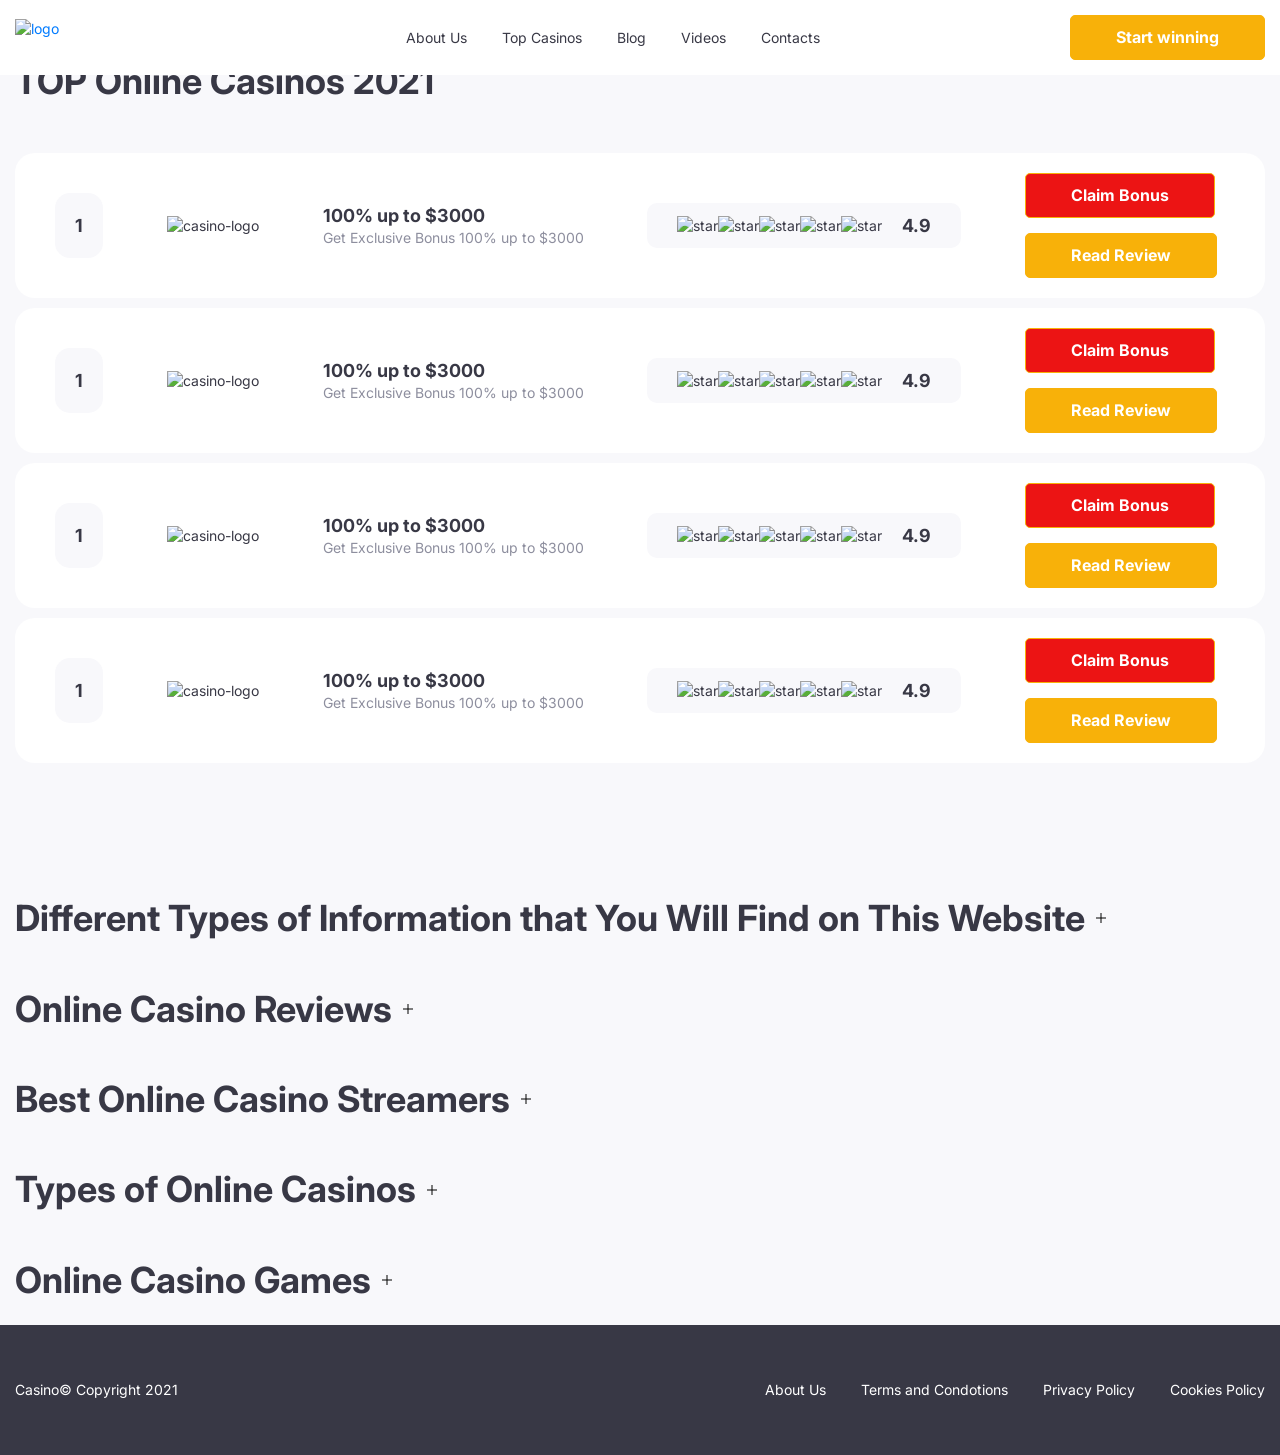
==== app/index.html @ 9aff1bea "first commit" ====
<!DOCTYPE html>
<html lang="ru">

<head>

	<meta charset="utf-8">
	<title>Casino</title>
	<meta name="description" content="Startup HTML Optimized">
	<meta name="viewport" content="width=device-width">
	<link rel="icon" href="img/favicon.ico">
	<meta property="og:image" content="img/preview.jpg">

	<link rel="stylesheet" href="css/app.min.css?v=1">

	<link rel="preconnect" href="https://fonts.gstatic.com">
	<link href="https://fonts.googleapis.com/css2?family=Inter:wght@300;400;500;600;700;900&display=swap" rel="stylesheet">

	<script src="js/app.min.js" defer></script>

</head>

<body>

	<header class="header">
		<div class="header__container container">

			<a href="/" class="header__logo">
				<img src="/img/logo.png" alt="logo">
			</a>

			<nav class="header__nav">
				<ul>
					<li><a href="#">About Us</a></li>
					<li><a href="#">Top Casinos</a></li>
					<li><a href="#">Blog</a></li>
					<li><a href="#">Videos</a></li>
					<li><a href="#">Contacts</a></li>
				</ul>
			</nav>

			<a href="#" class="btn">Start winning</a>

			<button class="hamburger" type="button">
				<span class="hamburger__item"></span>
			</button>

		</div>
	</header>

	<section class="casino">
		<div class="container casino__container">
			<h2>TOP Online Casinos 2021</h2>
			<div class="casino__wrapp">
				<div class="casino__wrapp_item">
					<span class="number">1</span>
					<img src="/img/1.png" alt="casino-logo">
					<div class="text">
						<b>100% up to $3000</b>
						<p>Get Exclusive Bonus 100% up to $3000</p>
					</div>
					<div class="stars">
						<img src="/img/star1.svg" alt="star">
						<img src="/img/star1.svg" alt="star">
						<img src="/img/star1.svg" alt="star">
						<img src="/img/star1.svg" alt="star">
						<img src="/img/star2.svg" alt="star">
						<span>4.9</span>
					</div>
					<div class="button">
						<a href="#" class="btn button__red">Claim Bonus</a>
						<a href="#" class="btn">Read Review</a>
					</div>

				</div>
				<div class="casino__wrapp_item">
					<span class="number">1</span>
					<img src="/img/1.png" alt="casino-logo">
					<div class="text">
						<b>100% up to $3000</b>
						<p>Get Exclusive Bonus 100% up to $3000</p>
					</div>
					<div class="stars">
						<img src="/img/star1.svg" alt="star">
						<img src="/img/star1.svg" alt="star">
						<img src="/img/star1.svg" alt="star">
						<img src="/img/star1.svg" alt="star">
						<img src="/img/star2.svg" alt="star">
						<span>4.9</span>
					</div>
					<div class="button">
						<a href="#" class="btn button__red">Claim Bonus</a>
						<a href="#" class="btn">Read Review</a>
					</div>

				</div>
				<div class="casino__wrapp_item">
					<span class="number">1</span>
					<img src="/img/1.png" alt="casino-logo">
					<div class="text">
						<b>100% up to $3000</b>
						<p>Get Exclusive Bonus 100% up to $3000</p>
					</div>
					<div class="stars">
						<img src="/img/star1.svg" alt="star">
						<img src="/img/star1.svg" alt="star">
						<img src="/img/star1.svg" alt="star">
						<img src="/img/star1.svg" alt="star">
						<img src="/img/star2.svg" alt="star">
						<span>4.9</span>
					</div>
					<div class="button">
						<a href="#" class="btn button__red">Claim Bonus</a>
						<a href="#" class="btn">Read Review</a>
					</div>

				</div>
				<div class="casino__wrapp_item">
					<span class="number">1</span>
					<img src="/img/1.png" alt="casino-logo">
					<div class="text">
						<b>100% up to $3000</b>
						<p>Get Exclusive Bonus 100% up to $3000</p>
					</div>
					<div class="stars">
						<img src="/img/star1.svg" alt="star">
						<img src="/img/star1.svg" alt="star">
						<img src="/img/star1.svg" alt="star">
						<img src="/img/star1.svg" alt="star">
						<img src="/img/star2.svg" alt="star">
						<span>4.9</span>
					</div>
					<div class="button">
						<a href="#" class="btn button__red">Claim Bonus</a>
						<a href="#" class="btn">Read Review</a>
					</div>

				</div>
			</div>

		</div>
	</section>

	<section class="information">
		<div class="container information_container">

			<div class="accordion">
				<div class="accordion__header">
					<p>Different Types of Information that You Will Find on This Website</p>
					<span></span>
				</div>
				<div class="accordion__content">
					<p>
						A well-structured and good website is a basic tool for each respectable gambling club. It is like a foundation for a house: it must be firm and reliable. Otherwise, it won’t be able to withstand other strong competitors. The website must be comfortable and easy in the use. It also should have an attractive unique design.
						The information must be written in an understanеdable and simple language. Users who play in online casinos must not waste hours to grasp all the details. All the information must be grouped in appropriate sections.
						There are some necessary sections for online casinos’ websites. They are a game assortment, promotions and bonuses, regulations, and payment options. Also, players should be able to read at least something about the platform. For example, its history, license, and why this club is exclusive.
						Furthermore, there must be contact information and how to register. The latter point should be clear and not complicated. Players will hardly ever want to gamble on the site where they have to provide too much data.
					</p>
				</div>
			</div>
			<div class="accordion">
				<div class="accordion__header">
					<p>Online Casino Reviews</p>
					<span></span>
				</div>
				<div class="accordion__content">
					<p>
						A well-structured and good website is a basic tool for each respectable gambling club. It is like a foundation for a house: it must be firm and reliable. Otherwise, it won’t be able to withstand other strong competitors. The website must be comfortable and easy in the use. It also should have an attractive unique design.
						
					</p>
				</div>
			</div>
			<div class="accordion">
				<div class="accordion__header">
					<p>Best Online Casino Streamers</p>
					<span></span>
				</div>
				<div class="accordion__content">
					<p>
						A well-structured and good website is a basic tool for each respectable gambling club. It is like a foundation for a house: it must be firm and reliable. Otherwise, it won’t be able to withstand other strong competitors. The website must be comfortable and easy in the use. It also should have an attractive unique design.
						
					</p>
				</div>
			</div>
			<div class="accordion">
				<div class="accordion__header">
					<p>Types of Online Casinos</p>
					<span></span>
				</div>
				<div class="accordion__content">
					<p>
						A well-structured and good website is a basic tool for each respectable gambling club. It is like a foundation for a house: it must be firm and reliable. Otherwise, it won’t be able to withstand other strong competitors. The website must be comfortable and easy in the use. It also should have an attractive unique design.
						
					</p>
				</div>
			</div>
			<div class="accordion">
				<div class="accordion__header">
					<p>Online Casino Games</p>
					<span></span>
				</div>
				<div class="accordion__content">
					<p>
						A well-structured and good website is a basic tool for each respectable gambling club. It is like a foundation for a house: it must be firm and reliable. Otherwise, it won’t be able to withstand other strong competitors. The website must be comfortable and easy in the use. It also should have an attractive unique design.
						
					</p>
				</div>
			</div>

		</div>
	</section>

	<footer class="footer">
		<div class="footer__container container">
			<p>Casino© Copyright 2021</p>
			<ul>
				<li><a href="#">About Us</a></li>
				<li><a href="#">Terms and Condotions</a></li>
				<li><a href="#">Privacy Policy</a></li>
				<li><a href="#">Cookies Policy</a></li>
			</ul>
		</div>
	</footer>

</body>
</html>
---- app/css/app.min.css ----
*,::after,::before{-webkit-box-sizing:border-box;box-sizing:border-box}html{font-family:sans-serif;line-height:1.15;-webkit-text-size-adjust:100%;-webkit-tap-highlight-color:transparent}article,aside,figcaption,figure,footer,header,hgroup,main,nav,section{display:block}body{margin:0;font-family:-apple-system,BlinkMacSystemFont,"Segoe UI",Roboto,"Helvetica Neue",Arial,"Noto Sans",sans-serif,"Apple Color Emoji","Segoe UI Emoji","Segoe UI Symbol","Noto Color Emoji";font-size:1rem;font-weight:400;line-height:1.5;color:#212529;text-align:left;background-color:#fff}[tabindex="-1"]:focus:not(:focus-visible){outline:0!important}hr{-webkit-box-sizing:content-box;box-sizing:content-box;height:0;overflow:visible}h1,h2,h3,h4,h5,h6{margin-top:0;margin-bottom:.5rem}p{margin-top:0;margin-bottom:1rem}abbr[data-original-title],abbr[title]{text-decoration:underline;-webkit-text-decoration:underline dotted;text-decoration:underline dotted;cursor:help;border-bottom:0;-webkit-text-decoration-skip-ink:none;text-decoration-skip-ink:none}address{margin-bottom:1rem;font-style:normal;line-height:inherit}dl,ol,ul{margin-top:0;margin-bottom:1rem}ol ol,ol ul,ul ol,ul ul{margin-bottom:0}dt{font-weight:700}dd{margin-bottom:.5rem;margin-left:0}blockquote{margin:0 0 1rem}b,strong{font-weight:bolder}small{font-size:80%}sub,sup{position:relative;font-size:75%;line-height:0;vertical-align:baseline}sub{bottom:-.25em}sup{top:-.5em}a{color:#007bff;text-decoration:none;background-color:transparent}a:hover{color:#0056b3;text-decoration:underline}a:not([href]):not([class]){color:inherit;text-decoration:none}a:not([href]):not([class]):hover{color:inherit;text-decoration:none}code,kbd,pre,samp{font-family:SFMono-Regular,Menlo,Monaco,Consolas,"Liberation Mono","Courier New",monospace;font-size:1em}pre{margin-top:0;margin-bottom:1rem;overflow:auto;-ms-overflow-style:scrollbar}figure{margin:0 0 1rem}img{vertical-align:middle;border-style:none}svg{overflow:hidden;vertical-align:middle}table{border-collapse:collapse}caption{padding-top:.75rem;padding-bottom:.75rem;color:#6c757d;text-align:left;caption-side:bottom}th{text-align:inherit}label{display:inline-block;margin-bottom:.5rem}button{border-radius:0}button:focus{outline:1px dotted;outline:5px auto -webkit-focus-ring-color}button,input,optgroup,select,textarea{margin:0;font-family:inherit;font-size:inherit;line-height:inherit}button,input{overflow:visible}button,select{text-transform:none}[role=button]{cursor:pointer}select{word-wrap:normal}[type=button],[type=reset],[type=submit],button{-webkit-appearance:button}[type=button]:not(:disabled),[type=reset]:not(:disabled),[type=submit]:not(:disabled),button:not(:disabled){cursor:pointer}[type=button]::-moz-focus-inner,[type=reset]::-moz-focus-inner,[type=submit]::-moz-focus-inner,button::-moz-focus-inner{padding:0;border-style:none}input[type=checkbox],input[type=radio]{-webkit-box-sizing:border-box;box-sizing:border-box;padding:0}textarea{overflow:auto;resize:vertical}fieldset{min-width:0;padding:0;margin:0;border:0}legend{display:block;width:100%;max-width:100%;padding:0;margin-bottom:.5rem;font-size:1.5rem;line-height:inherit;color:inherit;white-space:normal}progress{vertical-align:baseline}[type=number]::-webkit-inner-spin-button,[type=number]::-webkit-outer-spin-button{height:auto}[type=search]{outline-offset:-2px;-webkit-appearance:none}[type=search]::-webkit-search-decoration{-webkit-appearance:none}::-webkit-file-upload-button{font:inherit;-webkit-appearance:button}output{display:inline-block}summary{display:list-item;cursor:pointer}template{display:none}[hidden]{display:none!important}@font-face{font-family:swiper-icons;src:url("data:application/font-woff;charset=utf-8;base64, [base64]//wADZ2x5ZgAAAywAAADMAAAD2MHtryVoZWFkAAABbAAAADAAAAA2E2+eoWhoZWEAAAGcAAAAHwAAACQC9gDzaG10eAAAAigAAAAZAAAArgJkABFsb2NhAAAC0AAAAFoAAABaFQAUGG1heHAAAAG8AAAAHwAAACAAcABAbmFtZQAAA/gAAAE5AAACXvFdBwlwb3N0AAAFNAAAAGIAAACE5s74hXjaY2BkYGAAYpf5Hu/j+W2+MnAzMYDAzaX6QjD6/4//Bxj5GA8AuRwMYGkAPywL13jaY2BkYGA88P8Agx4j+/8fQDYfA1AEBWgDAIB2BOoAeNpjYGRgYNBh4GdgYgABEMnIABJzYNADCQAACWgAsQB42mNgYfzCOIGBlYGB0YcxjYGBwR1Kf2WQZGhhYGBiYGVmgAFGBiQQkOaawtDAoMBQxXjg/wEGPcYDDA4wNUA2CCgwsAAAO4EL6gAAeNpj2M0gyAACqxgGNWBkZ2D4/wMA+xkDdgAAAHjaY2BgYGaAYBkGRgYQiAHyGMF8FgYHIM3DwMHABGQrMOgyWDLEM1T9/w8UBfEMgLzE////P/5//f/V/xv+r4eaAAeMbAxwIUYmIMHEgKYAYjUcsDAwsLKxc3BycfPw8jEQA/[base64]/uznmfPFBNODM2K7MTQ45YEAZqGP81AmGGcF3iPqOop0r1SPTaTbVkfUe4HXj97wYE+yNwWYxwWu4v1ugWHgo3S1XdZEVqWM7ET0cfnLGxWfkgR42o2PvWrDMBSFj/IHLaF0zKjRgdiVMwScNRAoWUoH78Y2icB/yIY09An6AH2Bdu/UB+yxopYshQiEvnvu0dURgDt8QeC8PDw7Fpji3fEA4z/PEJ6YOB5hKh4dj3EvXhxPqH/SKUY3rJ7srZ4FZnh1PMAtPhwP6fl2PMJMPDgeQ4rY8YT6Gzao0eAEA409DuggmTnFnOcSCiEiLMgxCiTI6Cq5DZUd3Qmp10vO0LaLTd2cjN4fOumlc7lUYbSQcZFkutRG7g6JKZKy0RmdLY680CDnEJ+UMkpFFe1RN7nxdVpXrC4aTtnaurOnYercZg2YVmLN/d/gczfEimrE/fs/bOuq29Zmn8tloORaXgZgGa78yO9/cnXm2BpaGvq25Dv9S4E9+5SIc9PqupJKhYFSSl47+Qcr1mYNAAAAeNptw0cKwkAAAMDZJA8Q7OUJvkLsPfZ6zFVERPy8qHh2YER+3i/BP83vIBLLySsoKimrqKqpa2hp6+jq6RsYGhmbmJqZSy0sraxtbO3sHRydnEMU4uR6yx7JJXveP7WrDycAAAAAAAH//wACeNpjYGRgYOABYhkgZgJCZgZNBkYGLQZtIJsFLMYAAAw3ALgAeNolizEKgDAQBCchRbC2sFER0YD6qVQiBCv/H9ezGI6Z5XBAw8CBK/m5iQQVauVbXLnOrMZv2oLdKFa8Pjuru2hJzGabmOSLzNMzvutpB3N42mNgZGBg4GKQYzBhYMxJLMlj4GBgAYow/P/PAJJhLM6sSoWKfWCAAwDAjgbRAAB42mNgYGBkAIIbCZo5IPrmUn0hGA0AO8EFTQAA") format("woff");font-weight:400;font-style:normal}:root{--swiper-theme-color:#007aff}.swiper-container{margin-left:auto;margin-right:auto;position:relative;overflow:hidden;list-style:none;padding:0;z-index:1}.swiper-container-vertical>.swiper-wrapper{-webkit-box-orient:vertical;-webkit-box-direction:normal;-ms-flex-direction:column;flex-direction:column}.swiper-wrapper{position:relative;width:100%;height:100%;z-index:1;display:-webkit-box;display:-ms-flexbox;display:flex;-webkit-transition-property:-webkit-transform;transition-property:-webkit-transform;-o-transition-property:transform;transition-property:transform;transition-property:transform,-webkit-transform;-webkit-box-sizing:content-box;box-sizing:content-box}.swiper-container-android .swiper-slide,.swiper-wrapper{-webkit-transform:translate3d(0,0,0);transform:translate3d(0,0,0)}.swiper-container-multirow>.swiper-wrapper{-ms-flex-wrap:wrap;flex-wrap:wrap}.swiper-container-multirow-column>.swiper-wrapper{-ms-flex-wrap:wrap;flex-wrap:wrap;-webkit-box-orient:vertical;-webkit-box-direction:normal;-ms-flex-direction:column;flex-direction:column}.swiper-container-free-mode>.swiper-wrapper{-webkit-transition-timing-function:ease-out;-o-transition-timing-function:ease-out;transition-timing-function:ease-out;margin:0 auto}.swiper-slide{-ms-flex-negative:0;flex-shrink:0;width:100%;height:100%;position:relative;-webkit-transition-property:-webkit-transform;transition-property:-webkit-transform;-o-transition-property:transform;transition-property:transform;transition-property:transform,-webkit-transform}.swiper-slide-invisible-blank{visibility:hidden}.swiper-container-autoheight,.swiper-container-autoheight .swiper-slide{height:auto}.swiper-container-autoheight .swiper-wrapper{-webkit-box-align:start;-ms-flex-align:start;align-items:flex-start;-webkit-transition-property:height,-webkit-transform;transition-property:height,-webkit-transform;-o-transition-property:transform,height;transition-property:transform,height;transition-property:transform,height,-webkit-transform}.swiper-container-3d{-webkit-perspective:1200px;perspective:1200px}.swiper-container-3d .swiper-cube-shadow,.swiper-container-3d .swiper-slide,.swiper-container-3d .swiper-slide-shadow-bottom,.swiper-container-3d .swiper-slide-shadow-left,.swiper-container-3d .swiper-slide-shadow-right,.swiper-container-3d .swiper-slide-shadow-top,.swiper-container-3d .swiper-wrapper{-webkit-transform-style:preserve-3d;transform-style:preserve-3d}.swiper-container-3d .swiper-slide-shadow-bottom,.swiper-container-3d .swiper-slide-shadow-left,.swiper-container-3d .swiper-slide-shadow-right,.swiper-container-3d .swiper-slide-shadow-top{position:absolute;left:0;top:0;width:100%;height:100%;pointer-events:none;z-index:10}.swiper-container-3d .swiper-slide-shadow-left{background-image:-webkit-gradient(linear,right top,left top,from(rgba(0,0,0,.5)),to(rgba(0,0,0,0)));background-image:-o-linear-gradient(right,rgba(0,0,0,.5),rgba(0,0,0,0));background-image:linear-gradient(to left,rgba(0,0,0,.5),rgba(0,0,0,0))}.swiper-container-3d .swiper-slide-shadow-right{background-image:-webkit-gradient(linear,left top,right top,from(rgba(0,0,0,.5)),to(rgba(0,0,0,0)));background-image:-o-linear-gradient(left,rgba(0,0,0,.5),rgba(0,0,0,0));background-image:linear-gradient(to right,rgba(0,0,0,.5),rgba(0,0,0,0))}.swiper-container-3d .swiper-slide-shadow-top{background-image:-webkit-gradient(linear,left bottom,left top,from(rgba(0,0,0,.5)),to(rgba(0,0,0,0)));background-image:-o-linear-gradient(bottom,rgba(0,0,0,.5),rgba(0,0,0,0));background-image:linear-gradient(to top,rgba(0,0,0,.5),rgba(0,0,0,0))}.swiper-container-3d .swiper-slide-shadow-bottom{background-image:-webkit-gradient(linear,left top,left bottom,from(rgba(0,0,0,.5)),to(rgba(0,0,0,0)));background-image:-o-linear-gradient(top,rgba(0,0,0,.5),rgba(0,0,0,0));background-image:linear-gradient(to bottom,rgba(0,0,0,.5),rgba(0,0,0,0))}.swiper-container-css-mode>.swiper-wrapper{overflow:auto;scrollbar-width:none;-ms-overflow-style:none}.swiper-container-css-mode>.swiper-wrapper::-webkit-scrollbar{display:none}.swiper-container-css-mode>.swiper-wrapper>.swiper-slide{scroll-snap-align:start start}.swiper-container-horizontal.swiper-container-css-mode>.swiper-wrapper{-webkit-scroll-snap-type:x mandatory;-ms-scroll-snap-type:x mandatory;scroll-snap-type:x mandatory}.swiper-container-vertical.swiper-container-css-mode>.swiper-wrapper{-webkit-scroll-snap-type:y mandatory;-ms-scroll-snap-type:y mandatory;scroll-snap-type:y mandatory}body{overflow-x:hidden;position:relative;min-width:320px;font-family:Inter,sans-serif;font-size:14px;color:#383845;line-height:1.4;font-weight:400;min-height:100vh;background-color:#f8f8fb}::-moz-selection{background-color:#f8b109;color:#fff}::selection{background-color:#f8b109;color:#fff}::-webkit-input-placeholder{color:#666}::-moz-placeholder{color:#666}:-ms-input-placeholder{color:#666}::-ms-input-placeholder{color:#666}::placeholder{color:#666}h1,h2,h3,h4,h5,h6{font-weight:700;line-height:1.2;margin:0;padding:0}h2{font-size:36px;color:#383845}ul{margin:0;padding:0;list-style-type:none}b,strong{font-weight:700}p{margin:0;padding:0}a,button{-webkit-transition:all .6s;-o-transition:all .6s;transition:all .6s}a:focus,a:hover,button:focus,button:hover{outline:0;text-decoration:none;outline:0}input,select,textarea{-webkit-transition:all .6s;-o-transition:all .6s;transition:all .6s;outline:0;-webkit-box-shadow:none;box-shadow:none;border:1px solid #000}input:focus:required:invalid,select:focus:required:invalid,textarea:focus:required:invalid{border-color:red;outline:0;-webkit-box-shadow:none;box-shadow:none;-webkit-appearance:none}input:required:valid,select:required:valid,textarea:required:valid{border-color:green;outline:0;-webkit-box-shadow:none;box-shadow:none;-webkit-appearance:none}input::-webkit-input-placeholder,select::-webkit-input-placeholder,textarea::-webkit-input-placeholder{color:#383845}input::-moz-placeholder,select::-moz-placeholder,textarea::-moz-placeholder{color:#383845}input:-ms-input-placeholder,select:-ms-input-placeholder,textarea:-ms-input-placeholder{color:#383845}input::-ms-input-placeholder,select::-ms-input-placeholder,textarea::-ms-input-placeholder{color:#383845}input::placeholder,select::placeholder,textarea::placeholder{color:#383845}.container{width:100%;max-width:1440px;padding:0 15px;margin:0 auto}@media only screen and (max-width:1200px){.container{max-width:992px}}@media only screen and (max-width:992px){.container{max-width:768px}}@media only screen and (max-width:767px){.container{max-width:576px}}@media only screen and (max-width:576px){.container{max-width:480px}}.btn{position:relative;display:-webkit-box;display:-ms-flexbox;display:flex;-webkit-box-pack:center;-ms-flex-pack:center;justify-content:center;-webkit-box-align:center;-ms-flex-align:center;align-items:center;min-height:45px;border-radius:5px;border:1px solid #f8b109;max-width:-webkit-fit-content;max-width:-moz-fit-content;max-width:fit-content;background-color:#f8b109;padding:0 45px;font-size:16px;color:#fff;font-weight:700}.btn:hover{border:2px solid #fff;background:#f8b109;color:#fff}.btn:active{border:2px solid #f8b109;background:#f8b109;color:#fff}.btn--red{color:#f8b109}.hamburger{position:relative;display:none;padding:0;border:none;background-color:transparent;-webkit-transition:all .3s;-o-transition:all .3s;transition:all .3s;width:25px;height:18px;margin-right:15px;outline:0}@media only screen and (max-width:992px){.hamburger{display:-webkit-box;display:-ms-flexbox;display:flex}}.hamburger:hover span{background-color:#f8b109}.hamburger:hover span::after,.hamburger:hover span::before{background-color:#f8b109}.hamburger__item{position:absolute;right:0;top:50%;-webkit-transform:translate(0,-50%);-ms-transform:translate(0,-50%);transform:translate(0,-50%);width:12px;height:2px;background-color:#383845;border-radius:4px;-webkit-transition:all .6s;-o-transition:all .6s;transition:all .6s;bottom:0}.hamburger__item::after,.hamburger__item::before{content:'';display:block;position:absolute;right:0;background-color:#383845;height:2px;-webkit-transition:all .6s;-o-transition:all .6s;transition:all .6s}.hamburger__item::before{top:7px;width:18px}.hamburger__item::after{top:-7px;width:25px}.hamburger--active{z-index:100}.hamburger--active:hover span{background-color:transparent}.hamburger--active:hover span::after,.hamburger--active:hover span::before{background-color:#f8b109}.hamburger--active .hamburger__item{background-color:transparent}.hamburger--active .hamburger__item::before{top:0;width:25px;-webkit-transform:rotate(45deg);-ms-transform:rotate(45deg);transform:rotate(45deg)}.hamburger--active .hamburger__item::after{top:0;width:25px;-webkit-transform:rotate(-45deg);-ms-transform:rotate(-45deg);transform:rotate(-45deg)}.h1{font-size:36px;line-height:1}@media only screen and (max-width:1200px){.h1{font-size:32px}}@media only screen and (max-width:992px){.h1{font-size:28px}}@media only screen and (max-width:767px){.h1{font-size:24px}}.header{position:fixed;top:0;left:0;right:0;padding:15px 0;background-color:#fff;z-index:1000;min-height:75px;-webkit-transition:all .6s;-o-transition:all .6s;transition:all .6s}.header__container{display:-webkit-box;display:-ms-flexbox;display:flex;-ms-flex-wrap:wrap;flex-wrap:wrap;-webkit-box-align:center;-ms-flex-align:center;align-items:center;-webkit-box-pack:justify;-ms-flex-pack:justify;justify-content:space-between}.header__logo{display:block;width:140px;height:40px}.header__logo img{width:100%;height:auto}.header__nav{-webkit-transition:all .6s;-o-transition:all .6s;transition:all .6s}@media only screen and (max-width:992px){.header__nav{position:fixed;right:-100%;top:75px;height:100vh;width:100%;max-width:320px;overflow:auto;background-color:#fff;padding:40px 40px 90px;-webkit-box-shadow:0 5px 5px 0 rgba(0,0,0,.25);box-shadow:0 5px 5px 0 rgba(0,0,0,.25)}}.header__nav ul{display:-webkit-box;display:-ms-flexbox;display:flex;-webkit-box-align:center;-ms-flex-align:center;align-items:center;-ms-flex-wrap:wrap;flex-wrap:wrap;gap:15px 35px}@media only screen and (max-width:1200px){.header__nav ul{gap:15px}}@media only screen and (max-width:992px){.header__nav ul{-webkit-box-orient:vertical;-webkit-box-direction:normal;-ms-flex-direction:column;flex-direction:column;margin-bottom:25px}}.header__nav ul a{position:relative;display:block;color:#383845;text-align:center}@media only screen and (max-width:992px){.header__nav ul a{font-size:20px}}.header__nav ul a::before{position:absolute;content:"";display:block;width:8px;height:8px;border-radius:100%;background-color:#f8b109;top:105%;left:50%;-webkit-transform:translate(-50%,0);-ms-transform:translate(-50%,0);transform:translate(-50%,0);z-index:1;-webkit-transition:all .6s;-o-transition:all .6s;transition:all .6s;opacity:0}.header__nav ul a:hover::before{opacity:1}.header__nav--active{right:0}@media only screen and (max-width:576px){.header__btn{display:none}}.header__btn--hamburger{display:none}@media only screen and (max-width:576px){.header__btn--hamburger{display:-webkit-box;display:-ms-flexbox;display:flex;max-width:100%}}.header--active,.header--menu{-webkit-box-shadow:0 0 5px 0 rgba(0,0,0,.25);box-shadow:0 0 5px 0 rgba(0,0,0,.25)}.main{margin-top:75px;min-height:calc(100vh - 200px)}@media only screen and (max-width:1200px){.main{min-height:calc(100vh - 155px)}}.news{padding:75px 0}@media only screen and (max-width:992px){.news{padding:50px}}@media only screen and (max-width:767px){.news{padding:40px 0}}.news__header{display:-webkit-box;display:-ms-flexbox;display:flex;-webkit-box-align:end;-ms-flex-align:end;align-items:flex-end;-ms-flex-wrap:wrap;flex-wrap:wrap;gap:10px 20px;margin-bottom:40px}@media only screen and (max-width:992px){.news__header{margin-bottom:20px}}.news__header a{color:#383845;font-size:18px;font-weight:700}@media only screen and (max-width:767px){.news__header a{font-size:16px}}@media only screen and (max-width:480px){.news__header a{font-size:14px}}.news__header span{border-top:5px solid transparent;border-left:10px solid #000;border-right:10px solid transparent;border-bottom:5px solid transparent;-webkit-transform:translate(0,-8px);-ms-transform:translate(0,-8px);transform:translate(0,-8px)}@media only screen and (max-width:767px){.news__header span{-webkit-transform:translate(0,-5px);-ms-transform:translate(0,-5px);transform:translate(0,-5px)}}.news__content p{margin-bottom:20px;color:#8d8e9e}@media only screen and (max-width:992px){.news__content p{margin-bottom:10px}}.news__content p:last-child{margin-bottom:0}.footer{background-color:#383845;padding-top:55px;padding-bottom:55px;color:#fff}@media only screen and (max-width:1200px){.footer{padding:30px 0}}@media only screen and (max-width:767px){.footer{padding:20px 0}}.footer__container{display:-webkit-box;display:-ms-flexbox;display:flex;-webkit-box-pack:justify;-ms-flex-pack:justify;justify-content:space-between;-ms-flex-wrap:wrap;flex-wrap:wrap;gap:35px}@media only screen and (max-width:992px){.footer__container{-webkit-box-orient:vertical;-webkit-box-direction:reverse;-ms-flex-direction:column-reverse;flex-direction:column-reverse;-webkit-box-align:center;-ms-flex-align:center;align-items:center;gap:35px}}.footer__container ul{display:-webkit-box;display:-ms-flexbox;display:flex;-webkit-box-align:center;-ms-flex-align:center;align-items:center;-ms-flex-wrap:wrap;flex-wrap:wrap;gap:15px 35px}@media only screen and (max-width:1200px){.footer__container ul{gap:15px}}@media only screen and (max-width:992px){.footer__container ul{-webkit-box-orient:vertical;-webkit-box-direction:normal;-ms-flex-direction:column;flex-direction:column}}.footer__container a{color:#fff}.casino{padding:60px 0}.casino h2{margin-bottom:50px}.casino__container{gap:15px;margin-bottom:50px}.casino__wrapp_item{display:-webkit-box;display:-ms-flexbox;display:flex;-webkit-box-orient:horizontal;-webkit-box-direction:normal;-ms-flex-direction:row;flex-direction:row;-webkit-box-align:center;-ms-flex-align:center;align-items:center;-webkit-box-pack:justify;-ms-flex-pack:justify;justify-content:space-between;background-color:#fff;border-radius:20px;padding:20px 40px;margin-bottom:10px}.casino .number{padding:20px;background-color:#f8f8fb;border-radius:15px;font-size:18px;font-weight:700}.casino .text b{font-size:18px;color:#383845}.casino .text p{color:#8d8e9e}.casino .stars{background-color:#f8f8fb;padding:10px 30px;border-radius:10px;display:-webkit-box;display:-ms-flexbox;display:flex;-webkit-box-align:center;-ms-flex-align:center;align-items:center}.casino .stars span{margin-left:20px;font-weight:700;font-size:18px}.casino .button{min-width:200px;gap:15px;display:-webkit-box;display:-ms-flexbox;display:flex;-webkit-box-orient:vertical;-webkit-box-direction:normal;-ms-flex-direction:column;flex-direction:column}.casino .button__red{background-color:#ec1414}.accordion{padding:20px 0}.accordion:last-child{margin-bottom:0}.accordion__header{-webkit-transition:all .6s;-o-transition:all .6s;transition:all .6s;display:-webkit-box;display:-ms-flexbox;display:flex;-webkit-box-align:center;-ms-flex-align:center;align-items:center;cursor:pointer;font-weight:700}.accordion__header p{font-size:36px}.accordion__header span{-webkit-transition:all .6s;-o-transition:all .6s;transition:all .6s;position:relative;width:32px;height:32px}.accordion__header span::after,.accordion__header span::before{-webkit-transition:all .6s;-o-transition:all .6s;transition:all .6s;content:'';position:absolute;top:50%;left:50%;-webkit-transform:translate(-50%,-50%);-ms-transform:translate(-50%,-50%);transform:translate(-50%,-50%);background-color:#000}.accordion__header span::before{width:10px;height:1px}.accordion__header span::after{height:10px;width:1px}.accordion__content{-webkit-transition:all .6s;-o-transition:all .6s;transition:all .6s;overflow:hidden;color:#b5acac;height:0}@media only screen and (max-width:1200px){.accordion__content{padding-left:20px}}@media only screen and (max-width:767px){.accordion__content{padding-left:10px}}.accordion--active .accordion__header{margin-bottom:20px}.accordion--active .accordion__header span{background-color:#f8b109;border-color:#f8b109}.accordion--active .accordion__header span::before{background-color:#fff}.accordion--active .accordion__header span::after{background-color:transparent}.accordion--active .accordion__content{opacity:1}.newslist{padding:60px 0}.newslist__title{margin-bottom:55px}.newslist__wrap{display:-ms-grid;display:grid;-ms-grid-rows:auto;-ms-grid-columns:1fr 20px 1fr 20px 1fr 20px 1fr;grid-template:auto/1fr 1fr 1fr 1fr;gap:60px 20px;margin-bottom:60px}@media only screen and (max-width:1200px){.newslist__wrap{-ms-grid-rows:auto;-ms-grid-columns:1fr 15px 1fr 15px 1fr;grid-template:auto/1fr 1fr 1fr;gap:40px 15px}}@media only screen and (max-width:992px){.newslist__wrap{-ms-grid-rows:auto;-ms-grid-columns:1fr 15px 1fr;grid-template:auto/1fr 1fr;gap:30px 15px}}.newslist__wrap_item{position:relative}.newslist__wrap_img{position:relative;display:block;padding-top:75%;margin-bottom:10px;width:100%;overflow:hidden;border-radius:10px}.newslist__wrap_img img{position:absolute;top:50%;left:50%;-webkit-transform:translate(-50%,-50%);-ms-transform:translate(-50%,-50%);transform:translate(-50%,-50%);-o-object-fit:cover;object-fit:cover;min-width:100%;max-height:100%;border-radius:10px}.newslist__wrap_subtitle{font-size:18px;font-weight:700;margin-bottom:15px}.newslist__wrap_desc{color:#383845}.newslist__btn{display:-webkit-box;display:-ms-flexbox;display:flex;-webkit-box-pack:center;-ms-flex-pack:center;justify-content:center;-webkit-box-align:center;-ms-flex-align:center;align-items:center;width:100%}.video{padding:60px 0}.video__title{margin-bottom:55px}.video__wrap{display:-ms-grid;display:grid;-ms-grid-rows:auto;-ms-grid-columns:1fr 20px 1fr 20px 1fr;grid-template:auto/1fr 1fr 1fr;gap:60px 20px;margin-bottom:60px}@media only screen and (max-width:1200px){.video__wrap{-ms-grid-rows:auto;-ms-grid-columns:1fr 15px 1fr;grid-template:auto/1fr 1fr;gap:40px 15px}}@media only screen and (max-width:992px){.video__wrap{-ms-grid-rows:auto;-ms-grid-columns:1fr 15px 1fr;grid-template:auto/1fr 1fr;gap:30px 15px}}@media only screen and (max-width:480px){.video__wrap{-ms-grid-rows:auto;-ms-grid-columns:1fr;grid-template:auto/1fr;gap:30px 15px}}.video__wrap_item{position:relative}.video__wrap_img{position:relative;display:block;padding-top:60%;margin-bottom:10px;width:100%;overflow:hidden;border-radius:10px}.video__wrap_img img{position:absolute;top:50%;left:50%;-webkit-transform:translate(-50%,-50%);-ms-transform:translate(-50%,-50%);transform:translate(-50%,-50%);-o-object-fit:cover;object-fit:cover;min-width:100%;max-height:100%;border-radius:10px}.video__wrap_img span{position:absolute;top:50%;left:50%;-webkit-transform:translate(-50%,-50%);-ms-transform:translate(-50%,-50%);transform:translate(-50%,-50%);display:block;background-color:rgba(0,0,0,.25);border-radius:100%;width:100px;height:100px;z-index:2}.video__wrap_img span::before{content:'';position:absolute;left:65%;top:50%;-webkit-transform:translate(-50%,-50%);-ms-transform:translate(-50%,-50%);transform:translate(-50%,-50%);border-bottom:20px solid transparent;border-left:35px solid #fff;border-right:20px solid transparent;border-top:20px solid transparent}.video__wrap_subtitle{font-size:18px;font-weight:700;margin-bottom:15px}.video__wrap_desc{color:#383845}.contact{overflow:hidden;padding:90px 0}.contact h2{margin-bottom:45px}.contact__content{display:-webkit-box;display:-ms-flexbox;display:flex;-webkit-box-orient:horizontal;-webkit-box-direction:normal;-ms-flex-direction:row;flex-direction:row;gap:50px;-webkit-box-pack:justify;-ms-flex-pack:justify;justify-content:space-between}.contact__content_desc{width:25%}.contact__content_desc h3{font-size:36px;font-weight:400;padding-top:85px}.contact__content_info{position:relative;display:-webkit-box;display:-ms-flexbox;display:flex;-webkit-box-orient:vertical;-webkit-box-direction:normal;-ms-flex-direction:column;flex-direction:column;border-radius:20px;width:55%;padding:70px 195px;z-index:2;gap:80px}.contact__content_info::before{position:absolute;content:'';top:0;bottom:0;left:0;width:100vw;border-radius:30px 0 0 30px;height:100%;background-color:#fff;z-index:-1}.contact__content_info a{font-size:18px;color:#000;position:relative}
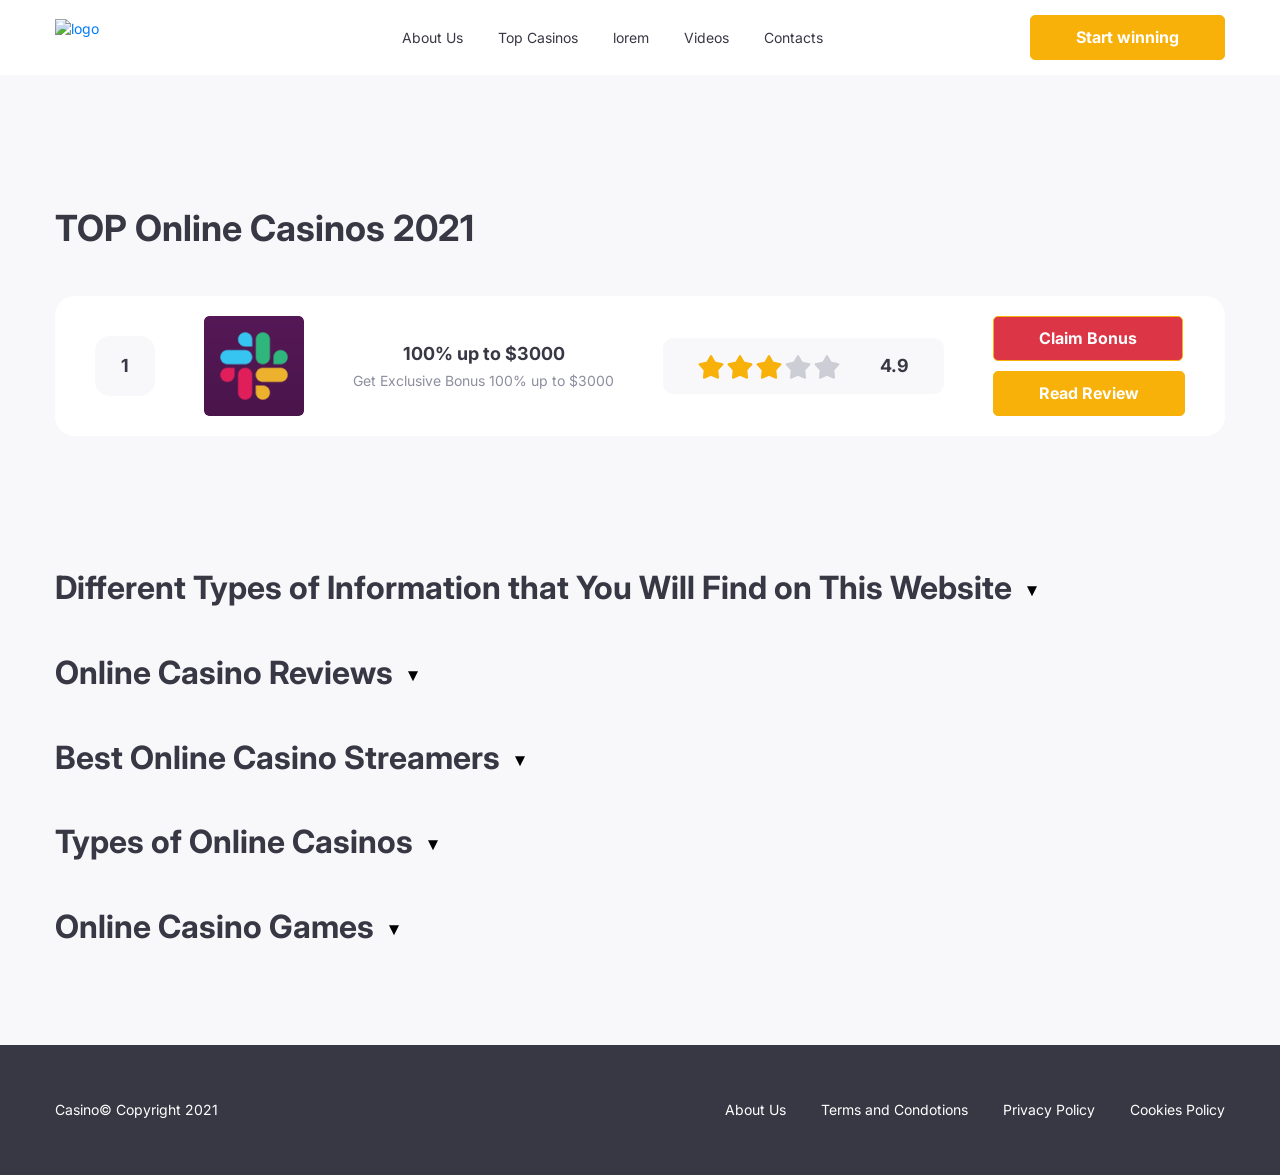
==== commit 92878896: "edits" ====
--- a/app/index.html
+++ b/app/index.html
@@ -32,13 +32,14 @@
 				<ul>
 					<li><a href="#">About Us</a></li>
 					<li><a href="#">Top Casinos</a></li>
-					<li><a href="#">Blog</a></li>
+					<li><a href="#">lorem</a></li>
 					<li><a href="#">Videos</a></li>
 					<li><a href="#">Contacts</a></li>
 				</ul>
+				<a href="#" class="header__btn--hamburger btn">Start winning</a>
 			</nav>
 
-			<a href="#" class="btn">Start winning</a>
+			<a href="#" class="header__btn btn">Start winning</a>
 
 			<button class="hamburger" type="button">
 				<span class="hamburger__item"></span>
@@ -47,167 +48,131 @@
 		</div>
 	</header>
 
-	<section class="casino">
-		<div class="container casino__container">
-			<h2>TOP Online Casinos 2021</h2>
-			<div class="casino__wrapp">
-				<div class="casino__wrapp_item">
-					<span class="number">1</span>
-					<img src="/img/1.png" alt="casino-logo">
-					<div class="text">
-						<b>100% up to $3000</b>
-						<p>Get Exclusive Bonus 100% up to $3000</p>
-					</div>
-					<div class="stars">
-						<img src="/img/star1.svg" alt="star">
-						<img src="/img/star1.svg" alt="star">
-						<img src="/img/star1.svg" alt="star">
-						<img src="/img/star1.svg" alt="star">
-						<img src="/img/star2.svg" alt="star">
-						<span>4.9</span>
-					</div>
-					<div class="button">
-						<a href="#" class="btn button__red">Claim Bonus</a>
-						<a href="#" class="btn">Read Review</a>
+	<main class="main">
+
+		<section class="casino">
+			<div class="container casino__container">
+
+				<h2 class="h1">TOP Online Casinos 2021</h2>
+
+				<div class="casino__list">
+
+					<div class="casino__list_item">
+						<span class="casino__number"></span>
+						<div class="casino__logo">
+							<img src="img/1.png" alt="casino__casino-logo">
+						</div>
+						<div class="casino__text">
+							<p class="casino__text_title">100% up to $3000</p>
+							<p>Get Exclusive Bonus 100% up to $3000</p>
+						</div>
+						<div class="casino__stars">
+							<p class="casino__stars_wrap">
+								<svg width="26" height="25" viewBox="0 0 26 25" fill="none" xmlns="http://www.w3.org/2000/svg">
+									<path fill="#F8B109" d="M12.1359 1.48359C12.5216 0.82132 13.4784 0.821321 13.8641 1.48359L17.3042 7.38978C17.4455 7.63239 17.6822 7.80441 17.9566 7.86383L24.6368 9.3104C25.3858 9.4726 25.6815 10.3825 25.1708 10.954L20.6167 16.0508C20.4297 16.2602 20.3392 16.5385 20.3675 16.8179L21.056 23.6181C21.1332 24.3806 20.3592 24.943 19.6579 24.6339L13.4032 21.8777C13.1463 21.7645 12.8537 21.7645 12.5968 21.8777L6.34212 24.6339C5.64078 24.943 4.86675 24.3806 4.94396 23.6181L5.63247 16.8179C5.66076 16.5385 5.57032 16.2602 5.38325 16.0508L0.829159 10.954C0.318505 10.3825 0.614158 9.4726 1.36321 9.3104L8.04337 7.86383C8.31776 7.80441 8.55454 7.63239 8.69584 7.38978L12.1359 1.48359Z" />
+								</svg>
+								<svg width="26" height="25" viewBox="0 0 26 25" fill="none" xmlns="http://www.w3.org/2000/svg">
+									<path fill="#F8B109" d="M12.1359 1.48359C12.5216 0.82132 13.4784 0.821321 13.8641 1.48359L17.3042 7.38978C17.4455 7.63239 17.6822 7.80441 17.9566 7.86383L24.6368 9.3104C25.3858 9.4726 25.6815 10.3825 25.1708 10.954L20.6167 16.0508C20.4297 16.2602 20.3392 16.5385 20.3675 16.8179L21.056 23.6181C21.1332 24.3806 20.3592 24.943 19.6579 24.6339L13.4032 21.8777C13.1463 21.7645 12.8537 21.7645 12.5968 21.8777L6.34212 24.6339C5.64078 24.943 4.86675 24.3806 4.94396 23.6181L5.63247 16.8179C5.66076 16.5385 5.57032 16.2602 5.38325 16.0508L0.829159 10.954C0.318505 10.3825 0.614158 9.4726 1.36321 9.3104L8.04337 7.86383C8.31776 7.80441 8.55454 7.63239 8.69584 7.38978L12.1359 1.48359Z" />
+								</svg>
+								<svg width="26" height="25" viewBox="0 0 26 25" fill="none" xmlns="http://www.w3.org/2000/svg">
+									<path fill="#F8B109" d="M12.1359 1.48359C12.5216 0.82132 13.4784 0.821321 13.8641 1.48359L17.3042 7.38978C17.4455 7.63239 17.6822 7.80441 17.9566 7.86383L24.6368 9.3104C25.3858 9.4726 25.6815 10.3825 25.1708 10.954L20.6167 16.0508C20.4297 16.2602 20.3392 16.5385 20.3675 16.8179L21.056 23.6181C21.1332 24.3806 20.3592 24.943 19.6579 24.6339L13.4032 21.8777C13.1463 21.7645 12.8537 21.7645 12.5968 21.8777L6.34212 24.6339C5.64078 24.943 4.86675 24.3806 4.94396 23.6181L5.63247 16.8179C5.66076 16.5385 5.57032 16.2602 5.38325 16.0508L0.829159 10.954C0.318505 10.3825 0.614158 9.4726 1.36321 9.3104L8.04337 7.86383C8.31776 7.80441 8.55454 7.63239 8.69584 7.38978L12.1359 1.48359Z" />
+								</svg>
+								<svg width="26" height="25" viewBox="0 0 26 25" fill="none" xmlns="http://www.w3.org/2000/svg">
+									<path fill="#CDCDD5" d="M12.1359 1.48359C12.5216 0.82132 13.4784 0.821321 13.8641 1.48359L17.3042 7.38978C17.4455 7.63239 17.6822 7.80441 17.9566 7.86383L24.6368 9.3104C25.3858 9.4726 25.6815 10.3825 25.1708 10.954L20.6167 16.0508C20.4297 16.2602 20.3392 16.5385 20.3675 16.8179L21.056 23.6181C21.1332 24.3806 20.3592 24.943 19.6579 24.6339L13.4032 21.8777C13.1463 21.7645 12.8537 21.7645 12.5968 21.8777L6.34212 24.6339C5.64078 24.943 4.86675 24.3806 4.94396 23.6181L5.63247 16.8179C5.66076 16.5385 5.57032 16.2602 5.38325 16.0508L0.829159 10.954C0.318505 10.3825 0.614158 9.4726 1.36321 9.3104L8.04337 7.86383C8.31776 7.80441 8.55454 7.63239 8.69584 7.38978L12.1359 1.48359Z" />
+								</svg>
+								<svg width="26" height="25" viewBox="0 0 26 25" fill="none" xmlns="http://www.w3.org/2000/svg">
+									<path fill="#CDCDD5" d="M12.1359 1.48359C12.5216 0.82132 13.4784 0.821321 13.8641 1.48359L17.3042 7.38978C17.4455 7.63239 17.6822 7.80441 17.9566 7.86383L24.6368 9.3104C25.3858 9.4726 25.6815 10.3825 25.1708 10.954L20.6167 16.0508C20.4297 16.2602 20.3392 16.5385 20.3675 16.8179L21.056 23.6181C21.1332 24.3806 20.3592 24.943 19.6579 24.6339L13.4032 21.8777C13.1463 21.7645 12.8537 21.7645 12.5968 21.8777L6.34212 24.6339C5.64078 24.943 4.86675 24.3806 4.94396 23.6181L5.63247 16.8179C5.66076 16.5385 5.57032 16.2602 5.38325 16.0508L0.829159 10.954C0.318505 10.3825 0.614158 9.4726 1.36321 9.3104L8.04337 7.86383C8.31776 7.80441 8.55454 7.63239 8.69584 7.38978L12.1359 1.48359Z" />
+								</svg>
+							</p>
+							<p class="casino__stars_num"><b>4.9</b></p>
+						</div>
+						<div class="casino__btn">
+							<a href="#" class="btn btn--red">Claim Bonus</a>
+							<a href="#" class="btn">Read Review</a>
+						</div>
 					</div>
 
 				</div>
-				<div class="casino__wrapp_item">
-					<span class="number">1</span>
-					<img src="/img/1.png" alt="casino-logo">
-					<div class="text">
-						<b>100% up to $3000</b>
-						<p>Get Exclusive Bonus 100% up to $3000</p>
+
+			</div>
+		</section>
+
+		<section class="information">
+			<div class="container information_container">
+	
+				<div class="accordion">
+					<div class="accordion__header">
+						<p>Different Types of Information that You Will Find on This Website</p>
+						<span></span>
 					</div>
-					<div class="stars">
-						<img src="/img/star1.svg" alt="star">
-						<img src="/img/star1.svg" alt="star">
-						<img src="/img/star1.svg" alt="star">
-						<img src="/img/star1.svg" alt="star">
-						<img src="/img/star2.svg" alt="star">
-						<span>4.9</span>
+					<div class="accordion__content">
+						<p>
+							A well-structured and good website is a basic tool for each respectable gambling club. It is like a foundation for a house: it must be firm and reliable. Otherwise, it won’t be able to withstand other strong competitors. The website must be comfortable and easy in the use. It also should have an attractive unique design.
+						</p>
+						<p>
+							The information must be written in an understanеdable and simple language. Users who play in online casinos must not waste hours to grasp all the details. All the information must be grouped in appropriate sections.
+						</p>
+						<p>
+							There are some necessary sections for online casinos’ websites. They are a game assortment, promotions and bonuses, regulations, and payment options. Also, players should be able to read at least something about the platform. For example, its history, license, and why this club is exclusive.
+						</p>
+						<p>
+							Furthermore, there must be contact information and how to register. The latter point should be clear and not complicated. Players will hardly ever want to gamble on the site where they have to provide too much data.
+						</p>
 					</div>
-					<div class="button">
-						<a href="#" class="btn button__red">Claim Bonus</a>
-						<a href="#" class="btn">Read Review</a>
+				</div>
+				<div class="accordion">
+					<div class="accordion__header">
+						<p>Online Casino Reviews</p>
+						<span></span>
 					</div>
+					<div class="accordion__content">
+						<p>
+							A well-structured and good website is a basic tool for each respectable gambling club. It is like a foundation for a house: it must be firm and reliable. Otherwise, it won’t be able to withstand other strong competitors. The website must be comfortable and easy in the use. It also should have an attractive unique design.
+							
+						</p>
+					</div>
+				</div>
+				<div class="accordion">
+					<div class="accordion__header">
+						<p>Best Online Casino Streamers</p>
+						<span></span>
+					</div>
+					<div class="accordion__content">
+						<p>
+							A well-structured and good website is a basic tool for each respectable gambling club. It is like a foundation for a house: it must be firm and reliable. Otherwise, it won’t be able to withstand other strong competitors. The website must be comfortable and easy in the use. It also should have an attractive unique design.
+							
+						</p>
+					</div>
+				</div>
+				<div class="accordion">
+					<div class="accordion__header">
+						<p>Types of Online Casinos</p>
+						<span></span>
+					</div>
+					<div class="accordion__content">
+						<p>
+							A well-structured and good website is a basic tool for each respectable gambling club. It is like a foundation for a house: it must be firm and reliable. Otherwise, it won’t be able to withstand other strong competitors. The website must be comfortable and easy in the use. It also should have an attractive unique design.
+							
+						</p>
+					</div>
+				</div>
+				<div class="accordion">
+					<div class="accordion__header">
+						<p>Online Casino Games</p>
+						<span></span>
+					</div>
+					<div class="accordion__content">
+						<p>
+							A well-structured and good website is a basic tool for each respectable gambling club. It is like a foundation for a house: it must be firm and reliable. Otherwise, it won’t be able to withstand other strong competitors. The website must be comfortable and easy in the use. It also should have an attractive unique design.
+							
+						</p>
+					</div>
+				</div>
+	
+			</div>
+		</section>
 
-				</div>
-				<div class="casino__wrapp_item">
-					<span class="number">1</span>
-					<img src="/img/1.png" alt="casino-logo">
-					<div class="text">
-						<b>100% up to $3000</b>
-						<p>Get Exclusive Bonus 100% up to $3000</p>
-					</div>
-					<div class="stars">
-						<img src="/img/star1.svg" alt="star">
-						<img src="/img/star1.svg" alt="star">
-						<img src="/img/star1.svg" alt="star">
-						<img src="/img/star1.svg" alt="star">
-						<img src="/img/star2.svg" alt="star">
-						<span>4.9</span>
-					</div>
-					<div class="button">
-						<a href="#" class="btn button__red">Claim Bonus</a>
-						<a href="#" class="btn">Read Review</a>
-					</div>
-
-				</div>
-				<div class="casino__wrapp_item">
-					<span class="number">1</span>
-					<img src="/img/1.png" alt="casino-logo">
-					<div class="text">
-						<b>100% up to $3000</b>
-						<p>Get Exclusive Bonus 100% up to $3000</p>
-					</div>
-					<div class="stars">
-						<img src="/img/star1.svg" alt="star">
-						<img src="/img/star1.svg" alt="star">
-						<img src="/img/star1.svg" alt="star">
-						<img src="/img/star1.svg" alt="star">
-						<img src="/img/star2.svg" alt="star">
-						<span>4.9</span>
-					</div>
-					<div class="button">
-						<a href="#" class="btn button__red">Claim Bonus</a>
-						<a href="#" class="btn">Read Review</a>
-					</div>
-
-				</div>
-			</div>
-
-		</div>
-	</section>
-
-	<section class="information">
-		<div class="container information_container">
-
-			<div class="accordion">
-				<div class="accordion__header">
-					<p>Different Types of Information that You Will Find on This Website</p>
-					<span></span>
-				</div>
-				<div class="accordion__content">
-					<p>
-						A well-structured and good website is a basic tool for each respectable gambling club. It is like a foundation for a house: it must be firm and reliable. Otherwise, it won’t be able to withstand other strong competitors. The website must be comfortable and easy in the use. It also should have an attractive unique design.
-						The information must be written in an understanеdable and simple language. Users who play in online casinos must not waste hours to grasp all the details. All the information must be grouped in appropriate sections.
-						There are some necessary sections for online casinos’ websites. They are a game assortment, promotions and bonuses, regulations, and payment options. Also, players should be able to read at least something about the platform. For example, its history, license, and why this club is exclusive.
-						Furthermore, there must be contact information and how to register. The latter point should be clear and not complicated. Players will hardly ever want to gamble on the site where they have to provide too much data.
-					</p>
-				</div>
-			</div>
-			<div class="accordion">
-				<div class="accordion__header">
-					<p>Online Casino Reviews</p>
-					<span></span>
-				</div>
-				<div class="accordion__content">
-					<p>
-						A well-structured and good website is a basic tool for each respectable gambling club. It is like a foundation for a house: it must be firm and reliable. Otherwise, it won’t be able to withstand other strong competitors. The website must be comfortable and easy in the use. It also should have an attractive unique design.
-						
-					</p>
-				</div>
-			</div>
-			<div class="accordion">
-				<div class="accordion__header">
-					<p>Best Online Casino Streamers</p>
-					<span></span>
-				</div>
-				<div class="accordion__content">
-					<p>
-						A well-structured and good website is a basic tool for each respectable gambling club. It is like a foundation for a house: it must be firm and reliable. Otherwise, it won’t be able to withstand other strong competitors. The website must be comfortable and easy in the use. It also should have an attractive unique design.
-						
-					</p>
-				</div>
-			</div>
-			<div class="accordion">
-				<div class="accordion__header">
-					<p>Types of Online Casinos</p>
-					<span></span>
-				</div>
-				<div class="accordion__content">
-					<p>
-						A well-structured and good website is a basic tool for each respectable gambling club. It is like a foundation for a house: it must be firm and reliable. Otherwise, it won’t be able to withstand other strong competitors. The website must be comfortable and easy in the use. It also should have an attractive unique design.
-						
-					</p>
-				</div>
-			</div>
-			<div class="accordion">
-				<div class="accordion__header">
-					<p>Online Casino Games</p>
-					<span></span>
-				</div>
-				<div class="accordion__content">
-					<p>
-						A well-structured and good website is a basic tool for each respectable gambling club. It is like a foundation for a house: it must be firm and reliable. Otherwise, it won’t be able to withstand other strong competitors. The website must be comfortable and easy in the use. It also should have an attractive unique design.
-						
-					</p>
-				</div>
-			</div>
-
-		</div>
-	</section>
+	</main>
 
 	<footer class="footer">
 		<div class="footer__container container">
--- a/app/css/app.min.css
+++ b/app/css/app.min.css
@@ -1 +1,1725 @@
-*,::after,::before{-webkit-box-sizing:border-box;box-sizing:border-box}html{font-family:sans-serif;line-height:1.15;-webkit-text-size-adjust:100%;-webkit-tap-highlight-color:transparent}article,aside,figcaption,figure,footer,header,hgroup,main,nav,section{display:block}body{margin:0;font-family:-apple-system,BlinkMacSystemFont,"Segoe UI",Roboto,"Helvetica Neue",Arial,"Noto Sans",sans-serif,"Apple Color Emoji","Segoe UI Emoji","Segoe UI Symbol","Noto Color Emoji";font-size:1rem;font-weight:400;line-height:1.5;color:#212529;text-align:left;background-color:#fff}[tabindex="-1"]:focus:not(:focus-visible){outline:0!important}hr{-webkit-box-sizing:content-box;box-sizing:content-box;height:0;overflow:visible}h1,h2,h3,h4,h5,h6{margin-top:0;margin-bottom:.5rem}p{margin-top:0;margin-bottom:1rem}abbr[data-original-title],abbr[title]{text-decoration:underline;-webkit-text-decoration:underline dotted;text-decoration:underline dotted;cursor:help;border-bottom:0;-webkit-text-decoration-skip-ink:none;text-decoration-skip-ink:none}address{margin-bottom:1rem;font-style:normal;line-height:inherit}dl,ol,ul{margin-top:0;margin-bottom:1rem}ol ol,ol ul,ul ol,ul ul{margin-bottom:0}dt{font-weight:700}dd{margin-bottom:.5rem;margin-left:0}blockquote{margin:0 0 1rem}b,strong{font-weight:bolder}small{font-size:80%}sub,sup{position:relative;font-size:75%;line-height:0;vertical-align:baseline}sub{bottom:-.25em}sup{top:-.5em}a{color:#007bff;text-decoration:none;background-color:transparent}a:hover{color:#0056b3;text-decoration:underline}a:not([href]):not([class]){color:inherit;text-decoration:none}a:not([href]):not([class]):hover{color:inherit;text-decoration:none}code,kbd,pre,samp{font-family:SFMono-Regular,Menlo,Monaco,Consolas,"Liberation Mono","Courier New",monospace;font-size:1em}pre{margin-top:0;margin-bottom:1rem;overflow:auto;-ms-overflow-style:scrollbar}figure{margin:0 0 1rem}img{vertical-align:middle;border-style:none}svg{overflow:hidden;vertical-align:middle}table{border-collapse:collapse}caption{padding-top:.75rem;padding-bottom:.75rem;color:#6c757d;text-align:left;caption-side:bottom}th{text-align:inherit}label{display:inline-block;margin-bottom:.5rem}button{border-radius:0}button:focus{outline:1px dotted;outline:5px auto -webkit-focus-ring-color}button,input,optgroup,select,textarea{margin:0;font-family:inherit;font-size:inherit;line-height:inherit}button,input{overflow:visible}button,select{text-transform:none}[role=button]{cursor:pointer}select{word-wrap:normal}[type=button],[type=reset],[type=submit],button{-webkit-appearance:button}[type=button]:not(:disabled),[type=reset]:not(:disabled),[type=submit]:not(:disabled),button:not(:disabled){cursor:pointer}[type=button]::-moz-focus-inner,[type=reset]::-moz-focus-inner,[type=submit]::-moz-focus-inner,button::-moz-focus-inner{padding:0;border-style:none}input[type=checkbox],input[type=radio]{-webkit-box-sizing:border-box;box-sizing:border-box;padding:0}textarea{overflow:auto;resize:vertical}fieldset{min-width:0;padding:0;margin:0;border:0}legend{display:block;width:100%;max-width:100%;padding:0;margin-bottom:.5rem;font-size:1.5rem;line-height:inherit;color:inherit;white-space:normal}progress{vertical-align:baseline}[type=number]::-webkit-inner-spin-button,[type=number]::-webkit-outer-spin-button{height:auto}[type=search]{outline-offset:-2px;-webkit-appearance:none}[type=search]::-webkit-search-decoration{-webkit-appearance:none}::-webkit-file-upload-button{font:inherit;-webkit-appearance:button}output{display:inline-block}summary{display:list-item;cursor:pointer}template{display:none}[hidden]{display:none!important}@font-face{font-family:swiper-icons;src:url("data:application/font-woff;charset=utf-8;base64, [base64]//wADZ2x5ZgAAAywAAADMAAAD2MHtryVoZWFkAAABbAAAADAAAAA2E2+eoWhoZWEAAAGcAAAAHwAAACQC9gDzaG10eAAAAigAAAAZAAAArgJkABFsb2NhAAAC0AAAAFoAAABaFQAUGG1heHAAAAG8AAAAHwAAACAAcABAbmFtZQAAA/gAAAE5AAACXvFdBwlwb3N0AAAFNAAAAGIAAACE5s74hXjaY2BkYGAAYpf5Hu/j+W2+MnAzMYDAzaX6QjD6/4//Bxj5GA8AuRwMYGkAPywL13jaY2BkYGA88P8Agx4j+/8fQDYfA1AEBWgDAIB2BOoAeNpjYGRgYNBh4GdgYgABEMnIABJzYNADCQAACWgAsQB42mNgYfzCOIGBlYGB0YcxjYGBwR1Kf2WQZGhhYGBiYGVmgAFGBiQQkOaawtDAoMBQxXjg/wEGPcYDDA4wNUA2CCgwsAAAO4EL6gAAeNpj2M0gyAACqxgGNWBkZ2D4/wMA+xkDdgAAAHjaY2BgYGaAYBkGRgYQiAHyGMF8FgYHIM3DwMHABGQrMOgyWDLEM1T9/w8UBfEMgLzE////P/5//f/V/xv+r4eaAAeMbAxwIUYmIMHEgKYAYjUcsDAwsLKxc3BycfPw8jEQA/[base64]/uznmfPFBNODM2K7MTQ45YEAZqGP81AmGGcF3iPqOop0r1SPTaTbVkfUe4HXj97wYE+yNwWYxwWu4v1ugWHgo3S1XdZEVqWM7ET0cfnLGxWfkgR42o2PvWrDMBSFj/IHLaF0zKjRgdiVMwScNRAoWUoH78Y2icB/yIY09An6AH2Bdu/UB+yxopYshQiEvnvu0dURgDt8QeC8PDw7Fpji3fEA4z/PEJ6YOB5hKh4dj3EvXhxPqH/SKUY3rJ7srZ4FZnh1PMAtPhwP6fl2PMJMPDgeQ4rY8YT6Gzao0eAEA409DuggmTnFnOcSCiEiLMgxCiTI6Cq5DZUd3Qmp10vO0LaLTd2cjN4fOumlc7lUYbSQcZFkutRG7g6JKZKy0RmdLY680CDnEJ+UMkpFFe1RN7nxdVpXrC4aTtnaurOnYercZg2YVmLN/d/gczfEimrE/fs/bOuq29Zmn8tloORaXgZgGa78yO9/cnXm2BpaGvq25Dv9S4E9+5SIc9PqupJKhYFSSl47+Qcr1mYNAAAAeNptw0cKwkAAAMDZJA8Q7OUJvkLsPfZ6zFVERPy8qHh2YER+3i/BP83vIBLLySsoKimrqKqpa2hp6+jq6RsYGhmbmJqZSy0sraxtbO3sHRydnEMU4uR6yx7JJXveP7WrDycAAAAAAAH//wACeNpjYGRgYOABYhkgZgJCZgZNBkYGLQZtIJsFLMYAAAw3ALgAeNolizEKgDAQBCchRbC2sFER0YD6qVQiBCv/H9ezGI6Z5XBAw8CBK/m5iQQVauVbXLnOrMZv2oLdKFa8Pjuru2hJzGabmOSLzNMzvutpB3N42mNgZGBg4GKQYzBhYMxJLMlj4GBgAYow/P/PAJJhLM6sSoWKfWCAAwDAjgbRAAB42mNgYGBkAIIbCZo5IPrmUn0hGA0AO8EFTQAA") format("woff");font-weight:400;font-style:normal}:root{--swiper-theme-color:#007aff}.swiper-container{margin-left:auto;margin-right:auto;position:relative;overflow:hidden;list-style:none;padding:0;z-index:1}.swiper-container-vertical>.swiper-wrapper{-webkit-box-orient:vertical;-webkit-box-direction:normal;-ms-flex-direction:column;flex-direction:column}.swiper-wrapper{position:relative;width:100%;height:100%;z-index:1;display:-webkit-box;display:-ms-flexbox;display:flex;-webkit-transition-property:-webkit-transform;transition-property:-webkit-transform;-o-transition-property:transform;transition-property:transform;transition-property:transform,-webkit-transform;-webkit-box-sizing:content-box;box-sizing:content-box}.swiper-container-android .swiper-slide,.swiper-wrapper{-webkit-transform:translate3d(0,0,0);transform:translate3d(0,0,0)}.swiper-container-multirow>.swiper-wrapper{-ms-flex-wrap:wrap;flex-wrap:wrap}.swiper-container-multirow-column>.swiper-wrapper{-ms-flex-wrap:wrap;flex-wrap:wrap;-webkit-box-orient:vertical;-webkit-box-direction:normal;-ms-flex-direction:column;flex-direction:column}.swiper-container-free-mode>.swiper-wrapper{-webkit-transition-timing-function:ease-out;-o-transition-timing-function:ease-out;transition-timing-function:ease-out;margin:0 auto}.swiper-slide{-ms-flex-negative:0;flex-shrink:0;width:100%;height:100%;position:relative;-webkit-transition-property:-webkit-transform;transition-property:-webkit-transform;-o-transition-property:transform;transition-property:transform;transition-property:transform,-webkit-transform}.swiper-slide-invisible-blank{visibility:hidden}.swiper-container-autoheight,.swiper-container-autoheight .swiper-slide{height:auto}.swiper-container-autoheight .swiper-wrapper{-webkit-box-align:start;-ms-flex-align:start;align-items:flex-start;-webkit-transition-property:height,-webkit-transform;transition-property:height,-webkit-transform;-o-transition-property:transform,height;transition-property:transform,height;transition-property:transform,height,-webkit-transform}.swiper-container-3d{-webkit-perspective:1200px;perspective:1200px}.swiper-container-3d .swiper-cube-shadow,.swiper-container-3d .swiper-slide,.swiper-container-3d .swiper-slide-shadow-bottom,.swiper-container-3d .swiper-slide-shadow-left,.swiper-container-3d .swiper-slide-shadow-right,.swiper-container-3d .swiper-slide-shadow-top,.swiper-container-3d .swiper-wrapper{-webkit-transform-style:preserve-3d;transform-style:preserve-3d}.swiper-container-3d .swiper-slide-shadow-bottom,.swiper-container-3d .swiper-slide-shadow-left,.swiper-container-3d .swiper-slide-shadow-right,.swiper-container-3d .swiper-slide-shadow-top{position:absolute;left:0;top:0;width:100%;height:100%;pointer-events:none;z-index:10}.swiper-container-3d .swiper-slide-shadow-left{background-image:-webkit-gradient(linear,right top,left top,from(rgba(0,0,0,.5)),to(rgba(0,0,0,0)));background-image:-o-linear-gradient(right,rgba(0,0,0,.5),rgba(0,0,0,0));background-image:linear-gradient(to left,rgba(0,0,0,.5),rgba(0,0,0,0))}.swiper-container-3d .swiper-slide-shadow-right{background-image:-webkit-gradient(linear,left top,right top,from(rgba(0,0,0,.5)),to(rgba(0,0,0,0)));background-image:-o-linear-gradient(left,rgba(0,0,0,.5),rgba(0,0,0,0));background-image:linear-gradient(to right,rgba(0,0,0,.5),rgba(0,0,0,0))}.swiper-container-3d .swiper-slide-shadow-top{background-image:-webkit-gradient(linear,left bottom,left top,from(rgba(0,0,0,.5)),to(rgba(0,0,0,0)));background-image:-o-linear-gradient(bottom,rgba(0,0,0,.5),rgba(0,0,0,0));background-image:linear-gradient(to top,rgba(0,0,0,.5),rgba(0,0,0,0))}.swiper-container-3d .swiper-slide-shadow-bottom{background-image:-webkit-gradient(linear,left top,left bottom,from(rgba(0,0,0,.5)),to(rgba(0,0,0,0)));background-image:-o-linear-gradient(top,rgba(0,0,0,.5),rgba(0,0,0,0));background-image:linear-gradient(to bottom,rgba(0,0,0,.5),rgba(0,0,0,0))}.swiper-container-css-mode>.swiper-wrapper{overflow:auto;scrollbar-width:none;-ms-overflow-style:none}.swiper-container-css-mode>.swiper-wrapper::-webkit-scrollbar{display:none}.swiper-container-css-mode>.swiper-wrapper>.swiper-slide{scroll-snap-align:start start}.swiper-container-horizontal.swiper-container-css-mode>.swiper-wrapper{-webkit-scroll-snap-type:x mandatory;-ms-scroll-snap-type:x mandatory;scroll-snap-type:x mandatory}.swiper-container-vertical.swiper-container-css-mode>.swiper-wrapper{-webkit-scroll-snap-type:y mandatory;-ms-scroll-snap-type:y mandatory;scroll-snap-type:y mandatory}body{overflow-x:hidden;position:relative;min-width:320px;font-family:Inter,sans-serif;font-size:14px;color:#383845;line-height:1.4;font-weight:400;min-height:100vh;background-color:#f8f8fb}::-moz-selection{background-color:#f8b109;color:#fff}::selection{background-color:#f8b109;color:#fff}::-webkit-input-placeholder{color:#666}::-moz-placeholder{color:#666}:-ms-input-placeholder{color:#666}::-ms-input-placeholder{color:#666}::placeholder{color:#666}h1,h2,h3,h4,h5,h6{font-weight:700;line-height:1.2;margin:0;padding:0}h2{font-size:36px;color:#383845}ul{margin:0;padding:0;list-style-type:none}b,strong{font-weight:700}p{margin:0;padding:0}a,button{-webkit-transition:all .6s;-o-transition:all .6s;transition:all .6s}a:focus,a:hover,button:focus,button:hover{outline:0;text-decoration:none;outline:0}input,select,textarea{-webkit-transition:all .6s;-o-transition:all .6s;transition:all .6s;outline:0;-webkit-box-shadow:none;box-shadow:none;border:1px solid #000}input:focus:required:invalid,select:focus:required:invalid,textarea:focus:required:invalid{border-color:red;outline:0;-webkit-box-shadow:none;box-shadow:none;-webkit-appearance:none}input:required:valid,select:required:valid,textarea:required:valid{border-color:green;outline:0;-webkit-box-shadow:none;box-shadow:none;-webkit-appearance:none}input::-webkit-input-placeholder,select::-webkit-input-placeholder,textarea::-webkit-input-placeholder{color:#383845}input::-moz-placeholder,select::-moz-placeholder,textarea::-moz-placeholder{color:#383845}input:-ms-input-placeholder,select:-ms-input-placeholder,textarea:-ms-input-placeholder{color:#383845}input::-ms-input-placeholder,select::-ms-input-placeholder,textarea::-ms-input-placeholder{color:#383845}input::placeholder,select::placeholder,textarea::placeholder{color:#383845}.container{width:100%;max-width:1440px;padding:0 15px;margin:0 auto}@media only screen and (max-width:1200px){.container{max-width:992px}}@media only screen and (max-width:992px){.container{max-width:768px}}@media only screen and (max-width:767px){.container{max-width:576px}}@media only screen and (max-width:576px){.container{max-width:480px}}.btn{position:relative;display:-webkit-box;display:-ms-flexbox;display:flex;-webkit-box-pack:center;-ms-flex-pack:center;justify-content:center;-webkit-box-align:center;-ms-flex-align:center;align-items:center;min-height:45px;border-radius:5px;border:1px solid #f8b109;max-width:-webkit-fit-content;max-width:-moz-fit-content;max-width:fit-content;background-color:#f8b109;padding:0 45px;font-size:16px;color:#fff;font-weight:700}.btn:hover{border:2px solid #fff;background:#f8b109;color:#fff}.btn:active{border:2px solid #f8b109;background:#f8b109;color:#fff}.btn--red{color:#f8b109}.hamburger{position:relative;display:none;padding:0;border:none;background-color:transparent;-webkit-transition:all .3s;-o-transition:all .3s;transition:all .3s;width:25px;height:18px;margin-right:15px;outline:0}@media only screen and (max-width:992px){.hamburger{display:-webkit-box;display:-ms-flexbox;display:flex}}.hamburger:hover span{background-color:#f8b109}.hamburger:hover span::after,.hamburger:hover span::before{background-color:#f8b109}.hamburger__item{position:absolute;right:0;top:50%;-webkit-transform:translate(0,-50%);-ms-transform:translate(0,-50%);transform:translate(0,-50%);width:12px;height:2px;background-color:#383845;border-radius:4px;-webkit-transition:all .6s;-o-transition:all .6s;transition:all .6s;bottom:0}.hamburger__item::after,.hamburger__item::before{content:'';display:block;position:absolute;right:0;background-color:#383845;height:2px;-webkit-transition:all .6s;-o-transition:all .6s;transition:all .6s}.hamburger__item::before{top:7px;width:18px}.hamburger__item::after{top:-7px;width:25px}.hamburger--active{z-index:100}.hamburger--active:hover span{background-color:transparent}.hamburger--active:hover span::after,.hamburger--active:hover span::before{background-color:#f8b109}.hamburger--active .hamburger__item{background-color:transparent}.hamburger--active .hamburger__item::before{top:0;width:25px;-webkit-transform:rotate(45deg);-ms-transform:rotate(45deg);transform:rotate(45deg)}.hamburger--active .hamburger__item::after{top:0;width:25px;-webkit-transform:rotate(-45deg);-ms-transform:rotate(-45deg);transform:rotate(-45deg)}.h1{font-size:36px;line-height:1}@media only screen and (max-width:1200px){.h1{font-size:32px}}@media only screen and (max-width:992px){.h1{font-size:28px}}@media only screen and (max-width:767px){.h1{font-size:24px}}.header{position:fixed;top:0;left:0;right:0;padding:15px 0;background-color:#fff;z-index:1000;min-height:75px;-webkit-transition:all .6s;-o-transition:all .6s;transition:all .6s}.header__container{display:-webkit-box;display:-ms-flexbox;display:flex;-ms-flex-wrap:wrap;flex-wrap:wrap;-webkit-box-align:center;-ms-flex-align:center;align-items:center;-webkit-box-pack:justify;-ms-flex-pack:justify;justify-content:space-between}.header__logo{display:block;width:140px;height:40px}.header__logo img{width:100%;height:auto}.header__nav{-webkit-transition:all .6s;-o-transition:all .6s;transition:all .6s}@media only screen and (max-width:992px){.header__nav{position:fixed;right:-100%;top:75px;height:100vh;width:100%;max-width:320px;overflow:auto;background-color:#fff;padding:40px 40px 90px;-webkit-box-shadow:0 5px 5px 0 rgba(0,0,0,.25);box-shadow:0 5px 5px 0 rgba(0,0,0,.25)}}.header__nav ul{display:-webkit-box;display:-ms-flexbox;display:flex;-webkit-box-align:center;-ms-flex-align:center;align-items:center;-ms-flex-wrap:wrap;flex-wrap:wrap;gap:15px 35px}@media only screen and (max-width:1200px){.header__nav ul{gap:15px}}@media only screen and (max-width:992px){.header__nav ul{-webkit-box-orient:vertical;-webkit-box-direction:normal;-ms-flex-direction:column;flex-direction:column;margin-bottom:25px}}.header__nav ul a{position:relative;display:block;color:#383845;text-align:center}@media only screen and (max-width:992px){.header__nav ul a{font-size:20px}}.header__nav ul a::before{position:absolute;content:"";display:block;width:8px;height:8px;border-radius:100%;background-color:#f8b109;top:105%;left:50%;-webkit-transform:translate(-50%,0);-ms-transform:translate(-50%,0);transform:translate(-50%,0);z-index:1;-webkit-transition:all .6s;-o-transition:all .6s;transition:all .6s;opacity:0}.header__nav ul a:hover::before{opacity:1}.header__nav--active{right:0}@media only screen and (max-width:576px){.header__btn{display:none}}.header__btn--hamburger{display:none}@media only screen and (max-width:576px){.header__btn--hamburger{display:-webkit-box;display:-ms-flexbox;display:flex;max-width:100%}}.header--active,.header--menu{-webkit-box-shadow:0 0 5px 0 rgba(0,0,0,.25);box-shadow:0 0 5px 0 rgba(0,0,0,.25)}.main{margin-top:75px;min-height:calc(100vh - 200px)}@media only screen and (max-width:1200px){.main{min-height:calc(100vh - 155px)}}.news{padding:75px 0}@media only screen and (max-width:992px){.news{padding:50px}}@media only screen and (max-width:767px){.news{padding:40px 0}}.news__header{display:-webkit-box;display:-ms-flexbox;display:flex;-webkit-box-align:end;-ms-flex-align:end;align-items:flex-end;-ms-flex-wrap:wrap;flex-wrap:wrap;gap:10px 20px;margin-bottom:40px}@media only screen and (max-width:992px){.news__header{margin-bottom:20px}}.news__header a{color:#383845;font-size:18px;font-weight:700}@media only screen and (max-width:767px){.news__header a{font-size:16px}}@media only screen and (max-width:480px){.news__header a{font-size:14px}}.news__header span{border-top:5px solid transparent;border-left:10px solid #000;border-right:10px solid transparent;border-bottom:5px solid transparent;-webkit-transform:translate(0,-8px);-ms-transform:translate(0,-8px);transform:translate(0,-8px)}@media only screen and (max-width:767px){.news__header span{-webkit-transform:translate(0,-5px);-ms-transform:translate(0,-5px);transform:translate(0,-5px)}}.news__content p{margin-bottom:20px;color:#8d8e9e}@media only screen and (max-width:992px){.news__content p{margin-bottom:10px}}.news__content p:last-child{margin-bottom:0}.footer{background-color:#383845;padding-top:55px;padding-bottom:55px;color:#fff}@media only screen and (max-width:1200px){.footer{padding:30px 0}}@media only screen and (max-width:767px){.footer{padding:20px 0}}.footer__container{display:-webkit-box;display:-ms-flexbox;display:flex;-webkit-box-pack:justify;-ms-flex-pack:justify;justify-content:space-between;-ms-flex-wrap:wrap;flex-wrap:wrap;gap:35px}@media only screen and (max-width:992px){.footer__container{-webkit-box-orient:vertical;-webkit-box-direction:reverse;-ms-flex-direction:column-reverse;flex-direction:column-reverse;-webkit-box-align:center;-ms-flex-align:center;align-items:center;gap:35px}}.footer__container ul{display:-webkit-box;display:-ms-flexbox;display:flex;-webkit-box-align:center;-ms-flex-align:center;align-items:center;-ms-flex-wrap:wrap;flex-wrap:wrap;gap:15px 35px}@media only screen and (max-width:1200px){.footer__container ul{gap:15px}}@media only screen and (max-width:992px){.footer__container ul{-webkit-box-orient:vertical;-webkit-box-direction:normal;-ms-flex-direction:column;flex-direction:column}}.footer__container a{color:#fff}.casino{padding:60px 0}.casino h2{margin-bottom:50px}.casino__container{gap:15px;margin-bottom:50px}.casino__wrapp_item{display:-webkit-box;display:-ms-flexbox;display:flex;-webkit-box-orient:horizontal;-webkit-box-direction:normal;-ms-flex-direction:row;flex-direction:row;-webkit-box-align:center;-ms-flex-align:center;align-items:center;-webkit-box-pack:justify;-ms-flex-pack:justify;justify-content:space-between;background-color:#fff;border-radius:20px;padding:20px 40px;margin-bottom:10px}.casino .number{padding:20px;background-color:#f8f8fb;border-radius:15px;font-size:18px;font-weight:700}.casino .text b{font-size:18px;color:#383845}.casino .text p{color:#8d8e9e}.casino .stars{background-color:#f8f8fb;padding:10px 30px;border-radius:10px;display:-webkit-box;display:-ms-flexbox;display:flex;-webkit-box-align:center;-ms-flex-align:center;align-items:center}.casino .stars span{margin-left:20px;font-weight:700;font-size:18px}.casino .button{min-width:200px;gap:15px;display:-webkit-box;display:-ms-flexbox;display:flex;-webkit-box-orient:vertical;-webkit-box-direction:normal;-ms-flex-direction:column;flex-direction:column}.casino .button__red{background-color:#ec1414}.accordion{padding:20px 0}.accordion:last-child{margin-bottom:0}.accordion__header{-webkit-transition:all .6s;-o-transition:all .6s;transition:all .6s;display:-webkit-box;display:-ms-flexbox;display:flex;-webkit-box-align:center;-ms-flex-align:center;align-items:center;cursor:pointer;font-weight:700}.accordion__header p{font-size:36px}.accordion__header span{-webkit-transition:all .6s;-o-transition:all .6s;transition:all .6s;position:relative;width:32px;height:32px}.accordion__header span::after,.accordion__header span::before{-webkit-transition:all .6s;-o-transition:all .6s;transition:all .6s;content:'';position:absolute;top:50%;left:50%;-webkit-transform:translate(-50%,-50%);-ms-transform:translate(-50%,-50%);transform:translate(-50%,-50%);background-color:#000}.accordion__header span::before{width:10px;height:1px}.accordion__header span::after{height:10px;width:1px}.accordion__content{-webkit-transition:all .6s;-o-transition:all .6s;transition:all .6s;overflow:hidden;color:#b5acac;height:0}@media only screen and (max-width:1200px){.accordion__content{padding-left:20px}}@media only screen and (max-width:767px){.accordion__content{padding-left:10px}}.accordion--active .accordion__header{margin-bottom:20px}.accordion--active .accordion__header span{background-color:#f8b109;border-color:#f8b109}.accordion--active .accordion__header span::before{background-color:#fff}.accordion--active .accordion__header span::after{background-color:transparent}.accordion--active .accordion__content{opacity:1}.newslist{padding:60px 0}.newslist__title{margin-bottom:55px}.newslist__wrap{display:-ms-grid;display:grid;-ms-grid-rows:auto;-ms-grid-columns:1fr 20px 1fr 20px 1fr 20px 1fr;grid-template:auto/1fr 1fr 1fr 1fr;gap:60px 20px;margin-bottom:60px}@media only screen and (max-width:1200px){.newslist__wrap{-ms-grid-rows:auto;-ms-grid-columns:1fr 15px 1fr 15px 1fr;grid-template:auto/1fr 1fr 1fr;gap:40px 15px}}@media only screen and (max-width:992px){.newslist__wrap{-ms-grid-rows:auto;-ms-grid-columns:1fr 15px 1fr;grid-template:auto/1fr 1fr;gap:30px 15px}}.newslist__wrap_item{position:relative}.newslist__wrap_img{position:relative;display:block;padding-top:75%;margin-bottom:10px;width:100%;overflow:hidden;border-radius:10px}.newslist__wrap_img img{position:absolute;top:50%;left:50%;-webkit-transform:translate(-50%,-50%);-ms-transform:translate(-50%,-50%);transform:translate(-50%,-50%);-o-object-fit:cover;object-fit:cover;min-width:100%;max-height:100%;border-radius:10px}.newslist__wrap_subtitle{font-size:18px;font-weight:700;margin-bottom:15px}.newslist__wrap_desc{color:#383845}.newslist__btn{display:-webkit-box;display:-ms-flexbox;display:flex;-webkit-box-pack:center;-ms-flex-pack:center;justify-content:center;-webkit-box-align:center;-ms-flex-align:center;align-items:center;width:100%}.video{padding:60px 0}.video__title{margin-bottom:55px}.video__wrap{display:-ms-grid;display:grid;-ms-grid-rows:auto;-ms-grid-columns:1fr 20px 1fr 20px 1fr;grid-template:auto/1fr 1fr 1fr;gap:60px 20px;margin-bottom:60px}@media only screen and (max-width:1200px){.video__wrap{-ms-grid-rows:auto;-ms-grid-columns:1fr 15px 1fr;grid-template:auto/1fr 1fr;gap:40px 15px}}@media only screen and (max-width:992px){.video__wrap{-ms-grid-rows:auto;-ms-grid-columns:1fr 15px 1fr;grid-template:auto/1fr 1fr;gap:30px 15px}}@media only screen and (max-width:480px){.video__wrap{-ms-grid-rows:auto;-ms-grid-columns:1fr;grid-template:auto/1fr;gap:30px 15px}}.video__wrap_item{position:relative}.video__wrap_img{position:relative;display:block;padding-top:60%;margin-bottom:10px;width:100%;overflow:hidden;border-radius:10px}.video__wrap_img img{position:absolute;top:50%;left:50%;-webkit-transform:translate(-50%,-50%);-ms-transform:translate(-50%,-50%);transform:translate(-50%,-50%);-o-object-fit:cover;object-fit:cover;min-width:100%;max-height:100%;border-radius:10px}.video__wrap_img span{position:absolute;top:50%;left:50%;-webkit-transform:translate(-50%,-50%);-ms-transform:translate(-50%,-50%);transform:translate(-50%,-50%);display:block;background-color:rgba(0,0,0,.25);border-radius:100%;width:100px;height:100px;z-index:2}.video__wrap_img span::before{content:'';position:absolute;left:65%;top:50%;-webkit-transform:translate(-50%,-50%);-ms-transform:translate(-50%,-50%);transform:translate(-50%,-50%);border-bottom:20px solid transparent;border-left:35px solid #fff;border-right:20px solid transparent;border-top:20px solid transparent}.video__wrap_subtitle{font-size:18px;font-weight:700;margin-bottom:15px}.video__wrap_desc{color:#383845}.contact{overflow:hidden;padding:90px 0}.contact h2{margin-bottom:45px}.contact__content{display:-webkit-box;display:-ms-flexbox;display:flex;-webkit-box-orient:horizontal;-webkit-box-direction:normal;-ms-flex-direction:row;flex-direction:row;gap:50px;-webkit-box-pack:justify;-ms-flex-pack:justify;justify-content:space-between}.contact__content_desc{width:25%}.contact__content_desc h3{font-size:36px;font-weight:400;padding-top:85px}.contact__content_info{position:relative;display:-webkit-box;display:-ms-flexbox;display:flex;-webkit-box-orient:vertical;-webkit-box-direction:normal;-ms-flex-direction:column;flex-direction:column;border-radius:20px;width:55%;padding:70px 195px;z-index:2;gap:80px}.contact__content_info::before{position:absolute;content:'';top:0;bottom:0;left:0;width:100vw;border-radius:30px 0 0 30px;height:100%;background-color:#fff;z-index:-1}.contact__content_info a{font-size:18px;color:#000;position:relative}+*,
+::after,
+::before {
+  -webkit-box-sizing: border-box;
+  box-sizing: border-box
+}
+html {
+  font-family: sans-serif;
+  line-height: 1.15;
+  -webkit-text-size-adjust: 100%;
+  -webkit-tap-highlight-color: transparent
+}
+article,
+aside,
+figcaption,
+figure,
+footer,
+header,
+hgroup,
+main,
+nav,
+section {
+  display: block
+}
+body {
+  margin: 0;
+  font-family: -apple-system,BlinkMacSystemFont,"Segoe UI",Roboto,"Helvetica Neue",Arial,"Noto Sans",sans-serif,"Apple Color Emoji","Segoe UI Emoji","Segoe UI Symbol","Noto Color Emoji";
+  font-size: 1rem;
+  font-weight: 400;
+  line-height: 1.5;
+  color: #212529;
+  text-align: left;
+  background-color: #fff
+}
+[tabindex="-1"]:focus:not(:focus-visible) {
+  outline: 0!important
+}
+hr {
+  -webkit-box-sizing: content-box;
+  box-sizing: content-box;
+  height: 0;
+  overflow: visible
+}
+h1,
+h2,
+h3,
+h4,
+h5,
+h6 {
+  margin-top: 0;
+  margin-bottom: .5rem
+}
+p {
+  margin-top: 0;
+  margin-bottom: 1rem
+}
+abbr[data-original-title],
+abbr[title] {
+  text-decoration: underline;
+  -webkit-text-decoration: underline dotted;
+  text-decoration: underline dotted;
+  cursor: help;
+  border-bottom: 0;
+  -webkit-text-decoration-skip-ink: none;
+  text-decoration-skip-ink: none
+}
+address {
+  margin-bottom: 1rem;
+  font-style: normal;
+  line-height: inherit
+}
+dl,
+ol,
+ul {
+  margin-top: 0;
+  margin-bottom: 1rem
+}
+ol ol,
+ol ul,
+ul ol,
+ul ul {
+  margin-bottom: 0
+}
+dt {
+  font-weight: 700
+}
+dd {
+  margin-bottom: .5rem;
+  margin-left: 0
+}
+blockquote {
+  margin: 0 0 1rem
+}
+b,
+strong {
+  font-weight: bolder
+}
+small {
+  font-size: 80%
+}
+sub,
+sup {
+  position: relative;
+  font-size: 75%;
+  line-height: 0;
+  vertical-align: baseline
+}
+sub {
+  bottom: -.25em
+}
+sup {
+  top: -.5em
+}
+a {
+  color: #007bff;
+  text-decoration: none;
+  background-color: transparent
+}
+a:hover {
+  color: #0056b3;
+  text-decoration: underline
+}
+a:not([href]):not([class]) {
+  color: inherit;
+  text-decoration: none
+}
+a:not([href]):not([class]):hover {
+  color: inherit;
+  text-decoration: none
+}
+code,
+kbd,
+pre,
+samp {
+  font-family: SFMono-Regular,Menlo,Monaco,Consolas,"Liberation Mono","Courier New",monospace;
+  font-size: 1em
+}
+pre {
+  margin-top: 0;
+  margin-bottom: 1rem;
+  overflow: auto;
+  -ms-overflow-style: scrollbar
+}
+figure {
+  margin: 0 0 1rem
+}
+img {
+  vertical-align: middle;
+  border-style: none
+}
+svg {
+  overflow: hidden;
+  vertical-align: middle
+}
+table {
+  border-collapse: collapse
+}
+caption {
+  padding-top: .75rem;
+  padding-bottom: .75rem;
+  color: #6c757d;
+  text-align: left;
+  caption-side: bottom
+}
+th {
+  text-align: inherit
+}
+label {
+  display: inline-block;
+  margin-bottom: .5rem
+}
+button {
+  border-radius: 0
+}
+button:focus {
+  outline: 1px dotted;
+  outline: 5px auto -webkit-focus-ring-color
+}
+button,
+input,
+optgroup,
+select,
+textarea {
+  margin: 0;
+  font-family: inherit;
+  font-size: inherit;
+  line-height: inherit
+}
+button,
+input {
+  overflow: visible
+}
+button,
+select {
+  text-transform: none
+}
+[role=button] {
+  cursor: pointer
+}
+select {
+  word-wrap: normal
+}
+[type=button],
+[type=reset],
+[type=submit],
+button {
+  -webkit-appearance: button
+}
+[type=button]:not(:disabled),
+[type=reset]:not(:disabled),
+[type=submit]:not(:disabled),
+button:not(:disabled) {
+  cursor: pointer
+}
+[type=button]::-moz-focus-inner,
+[type=reset]::-moz-focus-inner,
+[type=submit]::-moz-focus-inner,
+button::-moz-focus-inner {
+  padding: 0;
+  border-style: none
+}
+input[type=checkbox],
+input[type=radio] {
+  -webkit-box-sizing: border-box;
+  box-sizing: border-box;
+  padding: 0
+}
+textarea {
+  overflow: auto;
+  resize: vertical
+}
+fieldset {
+  min-width: 0;
+  padding: 0;
+  margin: 0;
+  border: 0
+}
+legend {
+  display: block;
+  width: 100%;
+  max-width: 100%;
+  padding: 0;
+  margin-bottom: .5rem;
+  font-size: 1.5rem;
+  line-height: inherit;
+  color: inherit;
+  white-space: normal
+}
+progress {
+  vertical-align: baseline
+}
+[type=number]::-webkit-inner-spin-button,
+[type=number]::-webkit-outer-spin-button {
+  height: auto
+}
+[type=search] {
+  outline-offset: -2px;
+  -webkit-appearance: none
+}
+[type=search]::-webkit-search-decoration {
+  -webkit-appearance: none
+}
+::-webkit-file-upload-button {
+  font: inherit;
+  -webkit-appearance: button
+}
+output {
+  display: inline-block
+}
+summary {
+  display: list-item;
+  cursor: pointer
+}
+template {
+  display: none
+}
+[hidden] {
+  display: none!important
+}
+@font-face {
+  font-family: swiper-icons;
+  src: url("data:application/font-woff;charset=utf-8;base64, [base64]//wADZ2x5ZgAAAywAAADMAAAD2MHtryVoZWFkAAABbAAAADAAAAA2E2+eoWhoZWEAAAGcAAAAHwAAACQC9gDzaG10eAAAAigAAAAZAAAArgJkABFsb2NhAAAC0AAAAFoAAABaFQAUGG1heHAAAAG8AAAAHwAAACAAcABAbmFtZQAAA/gAAAE5AAACXvFdBwlwb3N0AAAFNAAAAGIAAACE5s74hXjaY2BkYGAAYpf5Hu/j+W2+MnAzMYDAzaX6QjD6/4//Bxj5GA8AuRwMYGkAPywL13jaY2BkYGA88P8Agx4j+/8fQDYfA1AEBWgDAIB2BOoAeNpjYGRgYNBh4GdgYgABEMnIABJzYNADCQAACWgAsQB42mNgYfzCOIGBlYGB0YcxjYGBwR1Kf2WQZGhhYGBiYGVmgAFGBiQQkOaawtDAoMBQxXjg/wEGPcYDDA4wNUA2CCgwsAAAO4EL6gAAeNpj2M0gyAACqxgGNWBkZ2D4/wMA+xkDdgAAAHjaY2BgYGaAYBkGRgYQiAHyGMF8FgYHIM3DwMHABGQrMOgyWDLEM1T9/w8UBfEMgLzE////P/5//f/V/xv+r4eaAAeMbAxwIUYmIMHEgKYAYjUcsDAwsLKxc3BycfPw8jEQA/[base64]/uznmfPFBNODM2K7MTQ45YEAZqGP81AmGGcF3iPqOop0r1SPTaTbVkfUe4HXj97wYE+yNwWYxwWu4v1ugWHgo3S1XdZEVqWM7ET0cfnLGxWfkgR42o2PvWrDMBSFj/IHLaF0zKjRgdiVMwScNRAoWUoH78Y2icB/yIY09An6AH2Bdu/UB+yxopYshQiEvnvu0dURgDt8QeC8PDw7Fpji3fEA4z/PEJ6YOB5hKh4dj3EvXhxPqH/SKUY3rJ7srZ4FZnh1PMAtPhwP6fl2PMJMPDgeQ4rY8YT6Gzao0eAEA409DuggmTnFnOcSCiEiLMgxCiTI6Cq5DZUd3Qmp10vO0LaLTd2cjN4fOumlc7lUYbSQcZFkutRG7g6JKZKy0RmdLY680CDnEJ+UMkpFFe1RN7nxdVpXrC4aTtnaurOnYercZg2YVmLN/d/gczfEimrE/fs/bOuq29Zmn8tloORaXgZgGa78yO9/cnXm2BpaGvq25Dv9S4E9+5SIc9PqupJKhYFSSl47+Qcr1mYNAAAAeNptw0cKwkAAAMDZJA8Q7OUJvkLsPfZ6zFVERPy8qHh2YER+3i/BP83vIBLLySsoKimrqKqpa2hp6+jq6RsYGhmbmJqZSy0sraxtbO3sHRydnEMU4uR6yx7JJXveP7WrDycAAAAAAAH//wACeNpjYGRgYOABYhkgZgJCZgZNBkYGLQZtIJsFLMYAAAw3ALgAeNolizEKgDAQBCchRbC2sFER0YD6qVQiBCv/H9ezGI6Z5XBAw8CBK/m5iQQVauVbXLnOrMZv2oLdKFa8Pjuru2hJzGabmOSLzNMzvutpB3N42mNgZGBg4GKQYzBhYMxJLMlj4GBgAYow/P/PAJJhLM6sSoWKfWCAAwDAjgbRAAB42mNgYGBkAIIbCZo5IPrmUn0hGA0AO8EFTQAA") format("woff");
+  font-weight: 400;
+  font-style: normal
+}
+:root {
+  --swiper-theme-color: #007aff
+}
+.swiper-container {
+  margin-left: auto;
+  margin-right: auto;
+  position: relative;
+  overflow: hidden;
+  list-style: none;
+  padding: 0;
+  z-index: 1
+}
+.swiper-container-vertical > .swiper-wrapper {
+  -webkit-box-orient: vertical;
+  -webkit-box-direction: normal;
+  -ms-flex-direction: column;
+  flex-direction: column
+}
+.swiper-wrapper {
+  position: relative;
+  width: 100%;
+  height: 100%;
+  z-index: 1;
+  display: -webkit-box;
+  display: -ms-flexbox;
+  display: flex;
+  -webkit-transition-property: -webkit-transform;
+  transition-property: -webkit-transform;
+  -o-transition-property: transform;
+  transition-property: transform;
+  transition-property: transform,-webkit-transform;
+  -webkit-box-sizing: content-box;
+  box-sizing: content-box
+}
+.swiper-container-android .swiper-slide,
+.swiper-wrapper {
+  -webkit-transform: translate3d(0,0,0);
+  transform: translate3d(0,0,0)
+}
+.swiper-container-multirow > .swiper-wrapper {
+  -ms-flex-wrap: wrap;
+  flex-wrap: wrap
+}
+.swiper-container-multirow-column > .swiper-wrapper {
+  -ms-flex-wrap: wrap;
+  flex-wrap: wrap;
+  -webkit-box-orient: vertical;
+  -webkit-box-direction: normal;
+  -ms-flex-direction: column;
+  flex-direction: column
+}
+.swiper-container-free-mode > .swiper-wrapper {
+  -webkit-transition-timing-function: ease-out;
+  -o-transition-timing-function: ease-out;
+  transition-timing-function: ease-out;
+  margin: 0 auto
+}
+.swiper-slide {
+  -ms-flex-negative: 0;
+  flex-shrink: 0;
+  width: 100%;
+  height: 100%;
+  position: relative;
+  -webkit-transition-property: -webkit-transform;
+  transition-property: -webkit-transform;
+  -o-transition-property: transform;
+  transition-property: transform;
+  transition-property: transform,-webkit-transform
+}
+.swiper-slide-invisible-blank {
+  visibility: hidden
+}
+.swiper-container-autoheight,
+.swiper-container-autoheight .swiper-slide {
+  height: auto
+}
+.swiper-container-autoheight .swiper-wrapper {
+  -webkit-box-align: start;
+  -ms-flex-align: start;
+  align-items: flex-start;
+  -webkit-transition-property: height,-webkit-transform;
+  transition-property: height,-webkit-transform;
+  -o-transition-property: transform,height;
+  transition-property: transform,height;
+  transition-property: transform,height,-webkit-transform
+}
+.swiper-container-3d {
+  -webkit-perspective: 1200px;
+  perspective: 1200px
+}
+.swiper-container-3d .swiper-cube-shadow,
+.swiper-container-3d .swiper-slide,
+.swiper-container-3d .swiper-slide-shadow-bottom,
+.swiper-container-3d .swiper-slide-shadow-left,
+.swiper-container-3d .swiper-slide-shadow-right,
+.swiper-container-3d .swiper-slide-shadow-top,
+.swiper-container-3d .swiper-wrapper {
+  -webkit-transform-style: preserve-3d;
+  transform-style: preserve-3d
+}
+.swiper-container-3d .swiper-slide-shadow-bottom,
+.swiper-container-3d .swiper-slide-shadow-left,
+.swiper-container-3d .swiper-slide-shadow-right,
+.swiper-container-3d .swiper-slide-shadow-top {
+  position: absolute;
+  left: 0;
+  top: 0;
+  width: 100%;
+  height: 100%;
+  pointer-events: none;
+  z-index: 10
+}
+.swiper-container-3d .swiper-slide-shadow-left {
+  background-image: -webkit-gradient(linear,right top,left top,from(rgba(0,0,0,.5)),to(rgba(0,0,0,0)));
+  background-image: -o-linear-gradient(right,rgba(0,0,0,.5),rgba(0,0,0,0));
+  background-image: linear-gradient(to left,rgba(0,0,0,.5),rgba(0,0,0,0))
+}
+.swiper-container-3d .swiper-slide-shadow-right {
+  background-image: -webkit-gradient(linear,left top,right top,from(rgba(0,0,0,.5)),to(rgba(0,0,0,0)));
+  background-image: -o-linear-gradient(left,rgba(0,0,0,.5),rgba(0,0,0,0));
+  background-image: linear-gradient(to right,rgba(0,0,0,.5),rgba(0,0,0,0))
+}
+.swiper-container-3d .swiper-slide-shadow-top {
+  background-image: -webkit-gradient(linear,left bottom,left top,from(rgba(0,0,0,.5)),to(rgba(0,0,0,0)));
+  background-image: -o-linear-gradient(bottom,rgba(0,0,0,.5),rgba(0,0,0,0));
+  background-image: linear-gradient(to top,rgba(0,0,0,.5),rgba(0,0,0,0))
+}
+.swiper-container-3d .swiper-slide-shadow-bottom {
+  background-image: -webkit-gradient(linear,left top,left bottom,from(rgba(0,0,0,.5)),to(rgba(0,0,0,0)));
+  background-image: -o-linear-gradient(top,rgba(0,0,0,.5),rgba(0,0,0,0));
+  background-image: linear-gradient(to bottom,rgba(0,0,0,.5),rgba(0,0,0,0))
+}
+.swiper-container-css-mode > .swiper-wrapper {
+  overflow: auto;
+  scrollbar-width: none;
+  -ms-overflow-style: none
+}
+.swiper-container-css-mode > .swiper-wrapper::-webkit-scrollbar {
+  display: none
+}
+.swiper-container-css-mode > .swiper-wrapper > .swiper-slide {
+  scroll-snap-align: start start
+}
+.swiper-container-horizontal.swiper-container-css-mode > .swiper-wrapper {
+  -webkit-scroll-snap-type: x mandatory;
+  -ms-scroll-snap-type: x mandatory;
+  scroll-snap-type: x mandatory
+}
+.swiper-container-vertical.swiper-container-css-mode > .swiper-wrapper {
+  -webkit-scroll-snap-type: y mandatory;
+  -ms-scroll-snap-type: y mandatory;
+  scroll-snap-type: y mandatory
+}
+body {
+  overflow-x: hidden;
+  position: relative;
+  min-width: 320px;
+  font-family: Inter,sans-serif;
+  font-size: 14px;
+  color: #383845;
+  line-height: 1.4;
+  font-weight: 400;
+  min-height: 100vh;
+  background-color: #f8f8fb
+}
+::-moz-selection {
+  background-color: #f8b109;
+  color: #fff
+}
+::selection {
+  background-color: #f8b109;
+  color: #fff
+}
+::-webkit-input-placeholder {
+  color: #666
+}
+::-moz-placeholder {
+  color: #666
+}
+:-ms-input-placeholder {
+  color: #666
+}
+::-ms-input-placeholder {
+  color: #666
+}
+::placeholder {
+  color: #666
+}
+h1,
+h2,
+h3,
+h4,
+h5,
+h6 {
+  font-weight: 700;
+  line-height: 1.2;
+  margin: 0;
+  padding: 0
+}
+h2 {
+  font-size: 36px;
+  color: #383845
+}
+ul {
+  margin: 0;
+  padding: 0;
+  list-style-type: none
+}
+b,
+strong {
+  font-weight: 700
+}
+p {
+  margin: 0;
+  padding: 0
+}
+a,
+button {
+  -webkit-transition: all .6s;
+  -o-transition: all .6s;
+  transition: all .6s
+}
+a:focus,
+a:hover,
+button:focus,
+button:hover {
+  outline: 0;
+  text-decoration: none;
+  outline: 0
+}
+input,
+select,
+textarea {
+  -webkit-transition: all .6s;
+  -o-transition: all .6s;
+  transition: all .6s;
+  outline: 0;
+  -webkit-box-shadow: none;
+  box-shadow: none;
+  border: 1px solid #000
+}
+input:focus:required:invalid,
+select:focus:required:invalid,
+textarea:focus:required:invalid {
+  border-color: red;
+  outline: 0;
+  -webkit-box-shadow: none;
+  box-shadow: none;
+  -webkit-appearance: none
+}
+input:required:valid,
+select:required:valid,
+textarea:required:valid {
+  border-color: green;
+  outline: 0;
+  -webkit-box-shadow: none;
+  box-shadow: none;
+  -webkit-appearance: none
+}
+input::-webkit-input-placeholder,
+select::-webkit-input-placeholder,
+textarea::-webkit-input-placeholder {
+  color: #383845
+}
+input::-moz-placeholder,
+select::-moz-placeholder,
+textarea::-moz-placeholder {
+  color: #383845
+}
+input:-ms-input-placeholder,
+select:-ms-input-placeholder,
+textarea:-ms-input-placeholder {
+  color: #383845
+}
+input::-ms-input-placeholder,
+select::-ms-input-placeholder,
+textarea::-ms-input-placeholder {
+  color: #383845
+}
+input::placeholder,
+select::placeholder,
+textarea::placeholder {
+  color: #383845
+}
+.container {
+  width: 100%;
+  max-width: 1440px;
+  padding: 0 15px;
+  margin: 0 auto
+}
+@media only screen and (max-width:1440px) {
+  .container {
+    max-width: 1200px
+  }
+}
+@media only screen and (max-width:1200px) {
+  .container {
+    max-width: 992px
+  }
+}
+@media only screen and (max-width:992px) {
+  .container {
+    max-width: 768px
+  }
+}
+@media only screen and (max-width:767px) {
+  .container {
+    max-width: 576px
+  }
+}
+@media only screen and (max-width:576px) {
+  .container {
+    max-width: 480px
+  }
+}
+.btn {
+  position: relative;
+  display: -webkit-box;
+  display: -ms-flexbox;
+  display: flex;
+  -webkit-box-pack: center;
+  -ms-flex-pack: center;
+  justify-content: center;
+  -webkit-box-align: center;
+  -ms-flex-align: center;
+  align-items: center;
+  min-height: 45px;
+  border-radius: 5px;
+  border: 1px solid #f8b109;
+  max-width: -webkit-fit-content;
+  max-width: -moz-fit-content;
+  max-width: fit-content;
+  background-color: #f8b109;
+  padding: 0 45px;
+  font-size: 16px;
+  color: #fff;
+  font-weight: 700;
+  white-space: nowrap
+}
+.btn:hover {
+  border: 2px solid #fff;
+  background: #f8b109;
+  color: #fff
+}
+.btn:active {
+  border: 2px solid #f8b109;
+  background: #f8b109;
+  color: #fff
+}
+.btn--red {
+  background-color: #dc3545
+}
+.hamburger {
+  position: relative;
+  display: none;
+  padding: 0;
+  border: none;
+  background-color: transparent;
+  -webkit-transition: all .3s;
+  -o-transition: all .3s;
+  transition: all .3s;
+  width: 25px;
+  height: 18px;
+  margin-right: 15px;
+  outline: 0
+}
+@media only screen and (max-width:992px) {
+  .hamburger {
+    display: -webkit-box;
+    display: -ms-flexbox;
+    display: flex
+  }
+}
+.hamburger:hover span {
+  background-color: #f8b109
+}
+.hamburger:hover span::after,
+.hamburger:hover span::before {
+  background-color: #f8b109
+}
+.hamburger__item {
+  position: absolute;
+  right: 0;
+  top: 50%;
+  -webkit-transform: translate(0,-50%);
+  -ms-transform: translate(0,-50%);
+  transform: translate(0,-50%);
+  width: 12px;
+  height: 2px;
+  background-color: #383845;
+  border-radius: 4px;
+  -webkit-transition: all .6s;
+  -o-transition: all .6s;
+  transition: all .6s;
+  bottom: 0
+}
+.hamburger__item::after,
+.hamburger__item::before {
+  content: '';
+  display: block;
+  position: absolute;
+  right: 0;
+  background-color: #383845;
+  height: 2px;
+  -webkit-transition: all .6s;
+  -o-transition: all .6s;
+  transition: all .6s
+}
+.hamburger__item::before {
+  top: 7px;
+  width: 18px
+}
+.hamburger__item::after {
+  top: -7px;
+  width: 25px
+}
+.hamburger--active {
+  z-index: 100
+}
+.hamburger--active:hover span {
+  background-color: transparent
+}
+.hamburger--active:hover span::after,
+.hamburger--active:hover span::before {
+  background-color: #f8b109
+}
+.hamburger--active .hamburger__item {
+  background-color: transparent
+}
+.hamburger--active .hamburger__item::before {
+  top: 0;
+  width: 25px;
+  -webkit-transform: rotate(45deg);
+  -ms-transform: rotate(45deg);
+  transform: rotate(45deg)
+}
+.hamburger--active .hamburger__item::after {
+  top: 0;
+  width: 25px;
+  -webkit-transform: rotate(-45deg);
+  -ms-transform: rotate(-45deg);
+  transform: rotate(-45deg)
+}
+.h1,
+.h2 {
+  font-size: 36px;
+  line-height: 1;
+  margin-bottom: 50px
+}
+@media only screen and (max-width:1200px) {
+  .h1,
+  .h2 {
+    font-size: 32px
+  }
+}
+@media only screen and (max-width:992px) {
+  .h1,
+  .h2 {
+    font-size: 28px;
+    margin-bottom: 40px
+  }
+}
+@media only screen and (max-width:767px) {
+  .h1,
+  .h2 {
+    font-size: 24px;
+    margin-bottom: 25px
+  }
+}
+@media only screen and (max-width:480px) {
+  .h1,
+  .h2 {
+    text-align: center
+  }
+}
+.h2 {
+  font-weight: 400;
+  margin-bottom: 0;
+  line-height: 1.3
+}
+.header {
+  position: fixed;
+  top: 0;
+  left: 0;
+  right: 0;
+  padding: 15px 0;
+  background-color: #fff;
+  z-index: 1000;
+  min-height: 75px;
+  -webkit-transition: all .6s;
+  -o-transition: all .6s;
+  transition: all .6s
+}
+.header__container {
+  display: -webkit-box;
+  display: -ms-flexbox;
+  display: flex;
+  -ms-flex-wrap: wrap;
+  flex-wrap: wrap;
+  -webkit-box-align: center;
+  -ms-flex-align: center;
+  align-items: center;
+  -webkit-box-pack: justify;
+  -ms-flex-pack: justify;
+  justify-content: space-between
+}
+.header__logo {
+  display: block;
+  width: 140px;
+  height: 40px
+}
+.header__logo img {
+  width: 100%;
+  height: auto
+}
+.header__nav {
+  -webkit-transition: all .6s;
+  -o-transition: all .6s;
+  transition: all .6s
+}
+@media only screen and (max-width:992px) {
+  .header__nav {
+    position: fixed;
+    right: -100%;
+    top: 75px;
+    height: 100vh;
+    width: 100%;
+    max-width: 320px;
+    overflow: auto;
+    background-color: #fff;
+    padding: 40px 40px 90px;
+    -webkit-box-shadow: 0 5px 5px 0 rgba(0,0,0,.25);
+    box-shadow: 0 5px 5px 0 rgba(0,0,0,.25)
+  }
+}
+.header__nav ul {
+  display: -webkit-box;
+  display: -ms-flexbox;
+  display: flex;
+  -webkit-box-align: center;
+  -ms-flex-align: center;
+  align-items: center;
+  -ms-flex-wrap: wrap;
+  flex-wrap: wrap;
+  gap: 15px 35px
+}
+@media only screen and (max-width:1200px) {
+  .header__nav ul {
+    gap: 15px
+  }
+}
+@media only screen and (max-width:992px) {
+  .header__nav ul {
+    -webkit-box-orient: vertical;
+    -webkit-box-direction: normal;
+    -ms-flex-direction: column;
+    flex-direction: column;
+    margin-bottom: 25px
+  }
+}
+.header__nav ul a {
+  position: relative;
+  display: block;
+  color: #383845;
+  text-align: center
+}
+@media only screen and (max-width:992px) {
+  .header__nav ul a {
+    font-size: 20px
+  }
+}
+.header__nav ul a::before {
+  position: absolute;
+  content: "";
+  display: block;
+  width: 8px;
+  height: 8px;
+  border-radius: 100%;
+  background-color: #f8b109;
+  top: 105%;
+  left: 50%;
+  -webkit-transform: translate(-50%,0);
+  -ms-transform: translate(-50%,0);
+  transform: translate(-50%,0);
+  z-index: 1;
+  -webkit-transition: all .6s;
+  -o-transition: all .6s;
+  transition: all .6s;
+  opacity: 0
+}
+.header__nav ul a:hover::before {
+  opacity: 1
+}
+.header__nav--active {
+  right: 0
+}
+@media only screen and (max-width:576px) {
+  .header__btn {
+    display: none
+  }
+}
+.header__btn--hamburger {
+  display: none
+}
+@media only screen and (max-width:576px) {
+  .header__btn--hamburger {
+    display: -webkit-box;
+    display: -ms-flexbox;
+    display: flex;
+    max-width: 100%
+  }
+}
+.header--active,
+.header--menu {
+  -webkit-box-shadow: 0 0 5px 0 rgba(0,0,0,.25);
+  box-shadow: 0 0 5px 0 rgba(0,0,0,.25)
+}
+.main {
+  min-height: calc(100vh - 130px);
+  padding: 150px 0 75px;
+  overflow: hidden
+}
+@media only screen and (max-width:1200px) {
+  .main {
+    min-height: calc(100vh - 75px)
+  }
+}
+@media only screen and (max-width:992px) {
+  .main {
+    padding: 120px 0 50px
+  }
+}
+@media only screen and (max-width:767px) {
+  .main {
+    padding: 100px 0 40px
+  }
+}
+.news__title {
+  margin-bottom: 0
+}
+.news__header {
+  display: -webkit-box;
+  display: -ms-flexbox;
+  display: flex;
+  -webkit-box-align: end;
+  -ms-flex-align: end;
+  align-items: flex-end;
+  -ms-flex-wrap: wrap;
+  flex-wrap: wrap;
+  gap: 10px 20px;
+  margin-bottom: 40px
+}
+@media only screen and (max-width:992px) {
+  .news__header {
+    margin-bottom: 20px
+  }
+}
+.news__header a {
+  color: #383845;
+  font-size: 18px;
+  font-weight: 700
+}
+@media only screen and (max-width:767px) {
+  .news__header a {
+    font-size: 16px
+  }
+}
+@media only screen and (max-width:480px) {
+  .news__header a {
+    font-size: 14px
+  }
+}
+.news__header span {
+  border-top: 5px solid transparent;
+  border-left: 10px solid #000;
+  border-right: 10px solid transparent;
+  border-bottom: 5px solid transparent;
+  -webkit-transform: translate(0,-8px);
+  -ms-transform: translate(0,-8px);
+  transform: translate(0,-8px)
+}
+@media only screen and (max-width:767px) {
+  .news__header span {
+    -webkit-transform: translate(0,-5px);
+    -ms-transform: translate(0,-5px);
+    transform: translate(0,-5px)
+  }
+}
+.news__content p {
+  margin-bottom: 20px;
+  color: #8d8e9e
+}
+@media only screen and (max-width:992px) {
+  .news__content p {
+    margin-bottom: 10px
+  }
+}
+.news__content p:last-child {
+  margin-bottom: 0
+}
+.newslist__wrap {
+  display: -ms-grid;
+  display: grid;
+  -ms-grid-rows: auto;
+  -ms-grid-columns: 1fr 20px 1fr 20px 1fr 20px 1fr;
+  grid-template: auto/1fr 1fr 1fr 1fr;
+  gap: 60px 20px;
+  margin-bottom: 60px
+}
+@media only screen and (max-width:1200px) {
+  .newslist__wrap {
+    -ms-grid-rows: auto;
+    -ms-grid-columns: 1fr 15px 1fr 15px 1fr;
+    grid-template: auto/1fr 1fr 1fr;
+    gap: 40px 15px
+  }
+}
+@media only screen and (max-width:992px) {
+  .newslist__wrap {
+    -ms-grid-rows: auto;
+    -ms-grid-columns: 1fr 15px 1fr;
+    grid-template: auto/1fr 1fr;
+    gap: 30px 15px;
+    margin-bottom: 30px
+  }
+}
+@media only screen and (max-width:480px) {
+  .newslist__wrap {
+    -ms-grid-rows: auto;
+    -ms-grid-columns: 1fr;
+    grid-template: auto/1fr;
+    gap: 30px 15px
+  }
+}
+.newslist__wrap_item {
+  position: relative
+}
+@media only screen and (max-width:480px) {
+  .newslist__wrap_item {
+    max-width: 320px;
+    margin: 0 auto
+  }
+}
+.newslist__wrap_img {
+  position: relative;
+  display: block;
+  padding-top: 75%;
+  margin-bottom: 10px;
+  width: 100%;
+  overflow: hidden;
+  border-radius: 10px
+}
+.newslist__wrap_img img {
+  position: absolute;
+  top: 50%;
+  left: 50%;
+  -webkit-transform: translate(-50%,-50%);
+  -ms-transform: translate(-50%,-50%);
+  transform: translate(-50%,-50%);
+  -o-object-fit: cover;
+  object-fit: cover;
+  min-width: 100%;
+  max-height: 100%;
+  border-radius: 10px
+}
+.newslist__wrap_subtitle {
+  font-size: 18px;
+  font-weight: 700;
+  margin-bottom: 15px
+}
+@media only screen and (max-width:992px) {
+  .newslist__wrap_subtitle {
+    margin-bottom: 10px;
+    font-size: 16px
+  }
+}
+.newslist__wrap_desc {
+  color: #383845
+}
+.newslist__btn {
+  display: -webkit-box;
+  display: -ms-flexbox;
+  display: flex;
+  -webkit-box-pack: center;
+  -ms-flex-pack: center;
+  justify-content: center;
+  -webkit-box-align: center;
+  -ms-flex-align: center;
+  align-items: center;
+  width: 100%
+}
+.video__wrap {
+  display: -ms-grid;
+  display: grid;
+  -ms-grid-rows: auto;
+  -ms-grid-columns: 1fr 20px 1fr 20px 1fr;
+  grid-template: auto/1fr 1fr 1fr;
+  gap: 60px 20px;
+  margin-bottom: 60px
+}
+@media only screen and (max-width:1200px) {
+  .video__wrap {
+    -ms-grid-rows: auto;
+    -ms-grid-columns: 1fr 15px 1fr;
+    grid-template: auto/1fr 1fr;
+    gap: 40px 15px
+  }
+}
+@media only screen and (max-width:992px) {
+  .video__wrap {
+    gap: 30px 15px
+  }
+}
+@media only screen and (max-width:480px) {
+  .video__wrap {
+    -ms-grid-rows: auto;
+    -ms-grid-columns: 1fr;
+    grid-template: auto/1fr;
+    gap: 20px 15px
+  }
+}
+.video__wrap_item {
+  position: relative
+}
+@media only screen and (max-width:480px) {
+  .video__wrap_item {
+    max-width: 320px;
+    margin: 0 auto
+  }
+}
+.video__wrap_img {
+  position: relative;
+  display: block;
+  padding-top: 60%;
+  margin-bottom: 10px;
+  width: 100%;
+  overflow: hidden;
+  border-radius: 10px
+}
+.video__wrap_img img {
+  position: absolute;
+  top: 50%;
+  left: 50%;
+  -webkit-transform: translate(-50%,-50%);
+  -ms-transform: translate(-50%,-50%);
+  transform: translate(-50%,-50%);
+  -o-object-fit: cover;
+  object-fit: cover;
+  min-width: 100%;
+  max-height: 100%;
+  border-radius: 10px
+}
+.video__wrap_img span {
+  position: absolute;
+  top: 50%;
+  left: 50%;
+  -webkit-transform: translate(-50%,-50%);
+  -ms-transform: translate(-50%,-50%);
+  transform: translate(-50%,-50%);
+  display: block;
+  background-color: rgba(0,0,0,.25);
+  border-radius: 100%;
+  width: 100px;
+  height: 100px;
+  z-index: 2
+}
+@media only screen and (max-width:1200px) {
+  .video__wrap_img span {
+    width: 80px;
+    height: 80px
+  }
+}
+@media only screen and (max-width:992px) {
+  .video__wrap_img span {
+    width: 60px;
+    height: 60px
+  }
+}
+@media only screen and (max-width:767px) {
+  .video__wrap_img span {
+    width: 40px;
+    height: 40px
+  }
+}
+.video__wrap_img span::before {
+  content: '';
+  position: absolute;
+  left: 65%;
+  top: 50%;
+  -webkit-transform: translate(-50%,-50%);
+  -ms-transform: translate(-50%,-50%);
+  transform: translate(-50%,-50%);
+  border-bottom: 20px solid transparent;
+  border-left: 35px solid #fff;
+  border-right: 20px solid transparent;
+  border-top: 20px solid transparent
+}
+@media only screen and (max-width:992px) {
+  .video__wrap_img span::before {
+    border-bottom: 15px solid transparent;
+    border-left: 25px solid #fff;
+    border-right: 15px solid transparent;
+    border-top: 15px solid transparent
+  }
+}
+@media only screen and (max-width:767px) {
+  .video__wrap_img span::before {
+    border-bottom: 10px solid transparent;
+    border-left: 17px solid #fff;
+    border-right: 10px solid transparent;
+    border-top: 10px solid transparent
+  }
+}
+.video__wrap_subtitle {
+  font-size: 18px;
+  font-weight: 700
+}
+@media only screen and (max-width:992px) {
+  .video__wrap_subtitle {
+    font-size: 16px
+  }
+}
+@media only screen and (max-width:767px) {
+  .video__wrap_subtitle {
+    font-size: 14px
+  }
+}
+.contact__content {
+  display: -webkit-box;
+  display: -ms-flexbox;
+  display: flex;
+  -ms-flex-wrap: wrap;
+  flex-wrap: wrap;
+  -webkit-box-align: center;
+  -ms-flex-align: center;
+  align-items: center;
+  -webkit-box-pack: justify;
+  -ms-flex-pack: justify;
+  justify-content: space-between;
+  gap: 5%
+}
+@media only screen and (max-width:576px) {
+  .contact__content {
+    gap: 20px
+  }
+}
+@media only screen and (max-width:576px) {
+  .contact br {
+    display: none
+  }
+}
+.contact__desc {
+  width: 40%
+}
+@media only screen and (max-width:576px) {
+  .contact__desc {
+    width: 100%
+  }
+}
+.contact__info {
+  position: relative;
+  display: -webkit-box;
+  display: -ms-flexbox;
+  display: flex;
+  -webkit-box-orient: vertical;
+  -webkit-box-direction: normal;
+  -ms-flex-direction: column;
+  flex-direction: column;
+  border-radius: 20px;
+  width: 55%;
+  padding: 85px 95px;
+  z-index: 2;
+  gap: 80px
+}
+@media only screen and (max-width:992px) {
+  .contact__info {
+    padding: 55px 65px;
+    gap: 60px
+  }
+}
+@media only screen and (max-width:767px) {
+  .contact__info {
+    padding: 35px;
+    gap: 40px
+  }
+}
+@media only screen and (max-width:576px) {
+  .contact__info {
+    width: 100%
+  }
+}
+.contact__info::before {
+  position: absolute;
+  content: '';
+  top: 0;
+  bottom: 0;
+  left: 0;
+  width: 100vw;
+  border-radius: 30px 0 0 30px;
+  height: 100%;
+  background-color: #fff;
+  z-index: -1
+}
+.contact__info_line {
+  display: -webkit-box;
+  display: -ms-flexbox;
+  display: flex;
+  -webkit-box-align: center;
+  -ms-flex-align: center;
+  align-items: center;
+  -ms-flex-wrap: wrap;
+  flex-wrap: wrap
+}
+@media only screen and (max-width:480px) {
+  .contact__info_line {
+    -ms-flex-pack: distribute;
+    justify-content: space-around
+  }
+}
+.contact__info a {
+  font-size: 18px;
+  color: #383845
+}
+.contact__info a:hover {
+  color: #f8b109
+}
+.contact__info svg {
+  margin-right: 65px;
+  -ms-flex-negative: 0;
+  flex-shrink: 0;
+  max-width: 32px;
+  max-height: 32px
+}
+@media only screen and (max-width:1200px) {
+  .contact__info svg {
+    margin-right: 25px
+  }
+}
+@media only screen and (max-width:992px) {
+  .contact__info svg {
+    margin-right: 15px
+  }
+}
+.bonus {
+  background-repeat: no-repeat;
+  background-size: cover;
+  background-position: center;
+  background-image: url(../img/hero__bg.jpg);
+  margin-top: 75px;
+  padding-top: 75px;
+  color: #fff;
+  display: -webkit-box;
+  display: -ms-flexbox;
+  display: flex;
+  -webkit-box-align: center;
+  -ms-flex-align: center;
+  align-items: center;
+  z-index: 1
+}
+@media only screen and (max-width:992px) {
+  .bonus {
+    padding: 50px 0
+  }
+}
+@media only screen and (max-width:767px) {
+  .bonus {
+    padding: 40px 0
+  }
+}
+.bonus__container {
+  position: relative;
+  background-color: #177656;
+  -webkit-box-shadow: 0 0 20px 9px rgba(31,36,78,.45);
+  box-shadow: 0 0 20px 9px rgba(31,36,78,.45);
+  border-radius: 15px;
+  padding-top: 145px;
+  padding-bottom: 100px;
+  z-index: 1
+}
+@media only screen and (max-width:1200px) {
+  .bonus__container {
+    padding-top: 110px;
+    padding-bottom: 70px
+  }
+}
+@media only screen and (max-width:992px) {
+  .bonus__container {
+    padding-top: 70px;
+    padding-bottom: 70px;
+    z-index: 0
+  }
+}
+@media only screen and (max-width:767px) {
+  .bonus__container {
+    padding-top: 40px;
+    padding-bottom: 40px
+  }
+}
+.bonus__container::before {
+  content: url(../img/hero__decor.png);
+  position: absolute;
+  left: 40%;
+  top: 50%;
+  -webkit-transform: translate(-50%,-50%);
+  -ms-transform: translate(-50%,-50%);
+  transform: translate(-50%,-50%);
+  z-index: -1
+}
+@media only screen and (max-width:992px) {
+  .bonus__container::before {
+    -webkit-transform: translate(-50%,-50%) scale(.75);
+    -ms-transform: translate(-50%,-50%) scale(.75);
+    transform: translate(-50%,-50%) scale(.75)
+  }
+}
+.bonus__container::before r(767) {
+  display: none
+}
+.bonus__content {
+  max-width: 700px;
+  margin: 0 auto
+}
+.bonus__content p {
+  margin-bottom: 20px
+}
+@media only screen and (max-width:992px) {
+  .bonus__content p {
+    margin-bottom: 10px
+  }
+}
+.bonus__content p:last-child {
+  margin-bottom: 0
+}
+.bonus__btn {
+  display: -webkit-box;
+  display: -ms-flexbox;
+  display: flex;
+  -ms-flex-wrap: wrap;
+  flex-wrap: wrap;
+  -webkit-box-align: center;
+  -ms-flex-align: center;
+  align-items: center;
+  -ms-flex-pack: distribute;
+  justify-content: space-around;
+  margin-bottom: 35px
+}
+@media only screen and (max-width:992px) {
+  .bonus__btn {
+    margin-bottom: 20px
+  }
+}
+.accordion {
+  padding: 20px 0
+}
+@media only screen and (max-width:992px) {
+  .accordion {
+    padding: 10px 0
+  }
+}
+.accordion:last-child {
+  margin-bottom: 0
+}
+.accordion__header {
+  -webkit-transition: all .6s;
+  -o-transition: all .6s;
+  transition: all .6s;
+  display: -webkit-box;
+  display: -ms-flexbox;
+  display: flex;
+  cursor: pointer;
+  font-weight: 700;
+  font-size: 32px
+}
+@media only screen and (max-width:1200px) {
+  .accordion__header {
+    font-size: 28px
+  }
+}
+@media only screen and (max-width:992px) {
+  .accordion__header {
+    font-size: 24px
+  }
+}
+@media only screen and (max-width:767px) {
+  .accordion__header {
+    font-size: 20px
+  }
+}
+.accordion__header span {
+  -webkit-transition: all .2s;
+  -o-transition: all .2s;
+  transition: all .2s;
+  border-top: 10px solid #000;
+  border-left: 5px solid transparent;
+  border-right: 5px solid transparent;
+  border-bottom: 10px solid transparent;
+  -webkit-transform: translate(0,45%);
+  -ms-transform: translate(0,45%);
+  transform: translate(0,45%);
+  margin-left: 15px
+}
+.accordion__content {
+  -webkit-transition: all .6s;
+  -o-transition: all .6s;
+  transition: all .6s;
+  overflow: hidden;
+  color: #b5acac;
+  height: 0
+}
+.accordion__content p {
+  margin-bottom: 15px
+}
+@media only screen and (max-width:992px) {
+  .accordion__content p {
+    margin-bottom: 10px
+  }
+}
+.accordion--active .accordion__header {
+  margin-bottom: 20px
+}
+@media only screen and (max-width:992px) {
+  .accordion--active .accordion__header {
+    margin-bottom: 10px
+  }
+}
+.accordion--active .accordion__header span {
+  border-top: 10px solid transparent;
+  border-bottom: 10px solid #000;
+  -webkit-transform: translate(0,-30%);
+  -ms-transform: translate(0,-30%);
+  transform: translate(0,-30%)
+}
+.accordion--active .accordion__content {
+  opacity: 1
+}
+.casino {
+  padding: 60px 0
+}
+.casino__container {
+  gap: 15px;
+  margin-bottom: 50px
+}
+.casino__list {
+  counter-reset: list
+}
+.casino__list_item {
+  display: -webkit-box;
+  display: -ms-flexbox;
+  display: flex;
+  -webkit-box-pack: justify;
+  -ms-flex-pack: justify;
+  justify-content: space-between;
+  -webkit-box-align: center;
+  -ms-flex-align: center;
+  align-items: center;
+  gap: 15px;
+  background-color: #fff;
+  border-radius: 20px;
+  padding: 20px 40px;
+  margin-bottom: 10px
+}
+@media only screen and (max-width:992px) {
+  .casino__list_item {
+    padding: 10px 20px;
+    -webkit-box-orient: vertical;
+    -webkit-box-direction: normal;
+    -ms-flex-direction: column;
+    flex-direction: column
+  }
+}
+.casino__number {
+  display: -webkit-box;
+  display: -ms-flexbox;
+  display: flex;
+  -webkit-box-pack: center;
+  -ms-flex-pack: center;
+  justify-content: center;
+  -webkit-box-align: center;
+  -ms-flex-align: center;
+  align-items: center;
+  -ms-flex-negative: 0;
+  flex-shrink: 0;
+  min-width: 60px;
+  min-height: 60px;
+  padding: 5px;
+  background-color: #f8f8fb;
+  border-radius: 15px;
+  font-size: 18px;
+  font-weight: 700
+}
+.casino__number::before {
+  counter-increment: list;
+  content: counter(list)
+}
+.casino__logo {
+  display: -webkit-box;
+  display: -ms-flexbox;
+  display: flex;
+  -webkit-box-align: center;
+  -ms-flex-align: center;
+  align-items: center;
+  -ms-flex-negative: 0;
+  flex-shrink: 0;
+  width: 100px;
+  height: 100px;
+  border-radius: 5px;
+  overflow: hidden
+}
+.casino__logo img {
+  max-width: 100%;
+  max-height: 100%
+}
+.casino__text {
+  -ms-flex-negative: 0;
+  flex-shrink: 0;
+  color: #8d8e9e;
+  text-align: center
+}
+.casino__text_title {
+  font-size: 18px;
+  color: #383845;
+  font-weight: 700;
+  margin-bottom: 5px
+}
+.casino__stars {
+  display: -webkit-box;
+  display: -ms-flexbox;
+  display: flex;
+  -webkit-box-align: center;
+  -ms-flex-align: center;
+  align-items: center;
+  -ms-flex-negative: 0;
+  flex-shrink: 0;
+  background-color: #f8f8fb;
+  padding: 15px 35px;
+  border-radius: 10px
+}
+@media only screen and (max-width:992px) {
+  .casino__stars {
+    padding: 10px 20px
+  }
+}
+.casino__stars_wrap {
+  display: -ms-grid;
+  display: grid;
+  -ms-grid-columns: (1fr)[5];
+  grid-template-columns: repeat(5,1fr);
+  gap: 3px;
+  margin-right: 40px
+}
+@media only screen and (max-width:1200px) {
+  .casino__stars_wrap {
+    margin-right: 20px
+  }
+}
+.casino__stars_num {
+  font-weight: 700;
+  font-size: 18px
+}
+.casino__btn {
+  display: -webkit-box;
+  display: -ms-flexbox;
+  display: flex;
+  -webkit-box-orient: vertical;
+  -webkit-box-direction: normal;
+  -ms-flex-direction: column;
+  flex-direction: column;
+  gap: 10px;
+  -ms-flex-negative: 0;
+  flex-shrink: 0;
+  min-width: -webkit-fit-content;
+  min-width: -moz-fit-content;
+  min-width: fit-content
+}
+.footer {
+  background-color: #383845;
+  padding-top: 55px;
+  padding-bottom: 55px;
+  color: #fff
+}
+@media only screen and (max-width:1200px) {
+  .footer {
+    padding: 30px 0
+  }
+}
+@media only screen and (max-width:767px) {
+  .footer {
+    padding: 20px 0
+  }
+}
+.footer__container {
+  display: -webkit-box;
+  display: -ms-flexbox;
+  display: flex;
+  -webkit-box-pack: justify;
+  -ms-flex-pack: justify;
+  justify-content: space-between;
+  -ms-flex-wrap: wrap;
+  flex-wrap: wrap;
+  gap: 35px
+}
+@media only screen and (max-width:992px) {
+  .footer__container {
+    -webkit-box-orient: vertical;
+    -webkit-box-direction: reverse;
+    -ms-flex-direction: column-reverse;
+    flex-direction: column-reverse;
+    -webkit-box-align: center;
+    -ms-flex-align: center;
+    align-items: center;
+    gap: 25px
+  }
+}
+.footer__container ul {
+  display: -webkit-box;
+  display: -ms-flexbox;
+  display: flex;
+  -webkit-box-align: center;
+  -ms-flex-align: center;
+  align-items: center;
+  -ms-flex-wrap: wrap;
+  flex-wrap: wrap;
+  gap: 15px 35px
+}
+@media only screen and (max-width:1200px) {
+  .footer__container ul {
+    gap: 15px
+  }
+}
+@media only screen and (max-width:992px) {
+  .footer__container ul {
+    -webkit-box-orient: vertical;
+    -webkit-box-direction: normal;
+    -ms-flex-direction: column;
+    flex-direction: column
+  }
+}
+.footer__container a {
+  color: #fff
+}
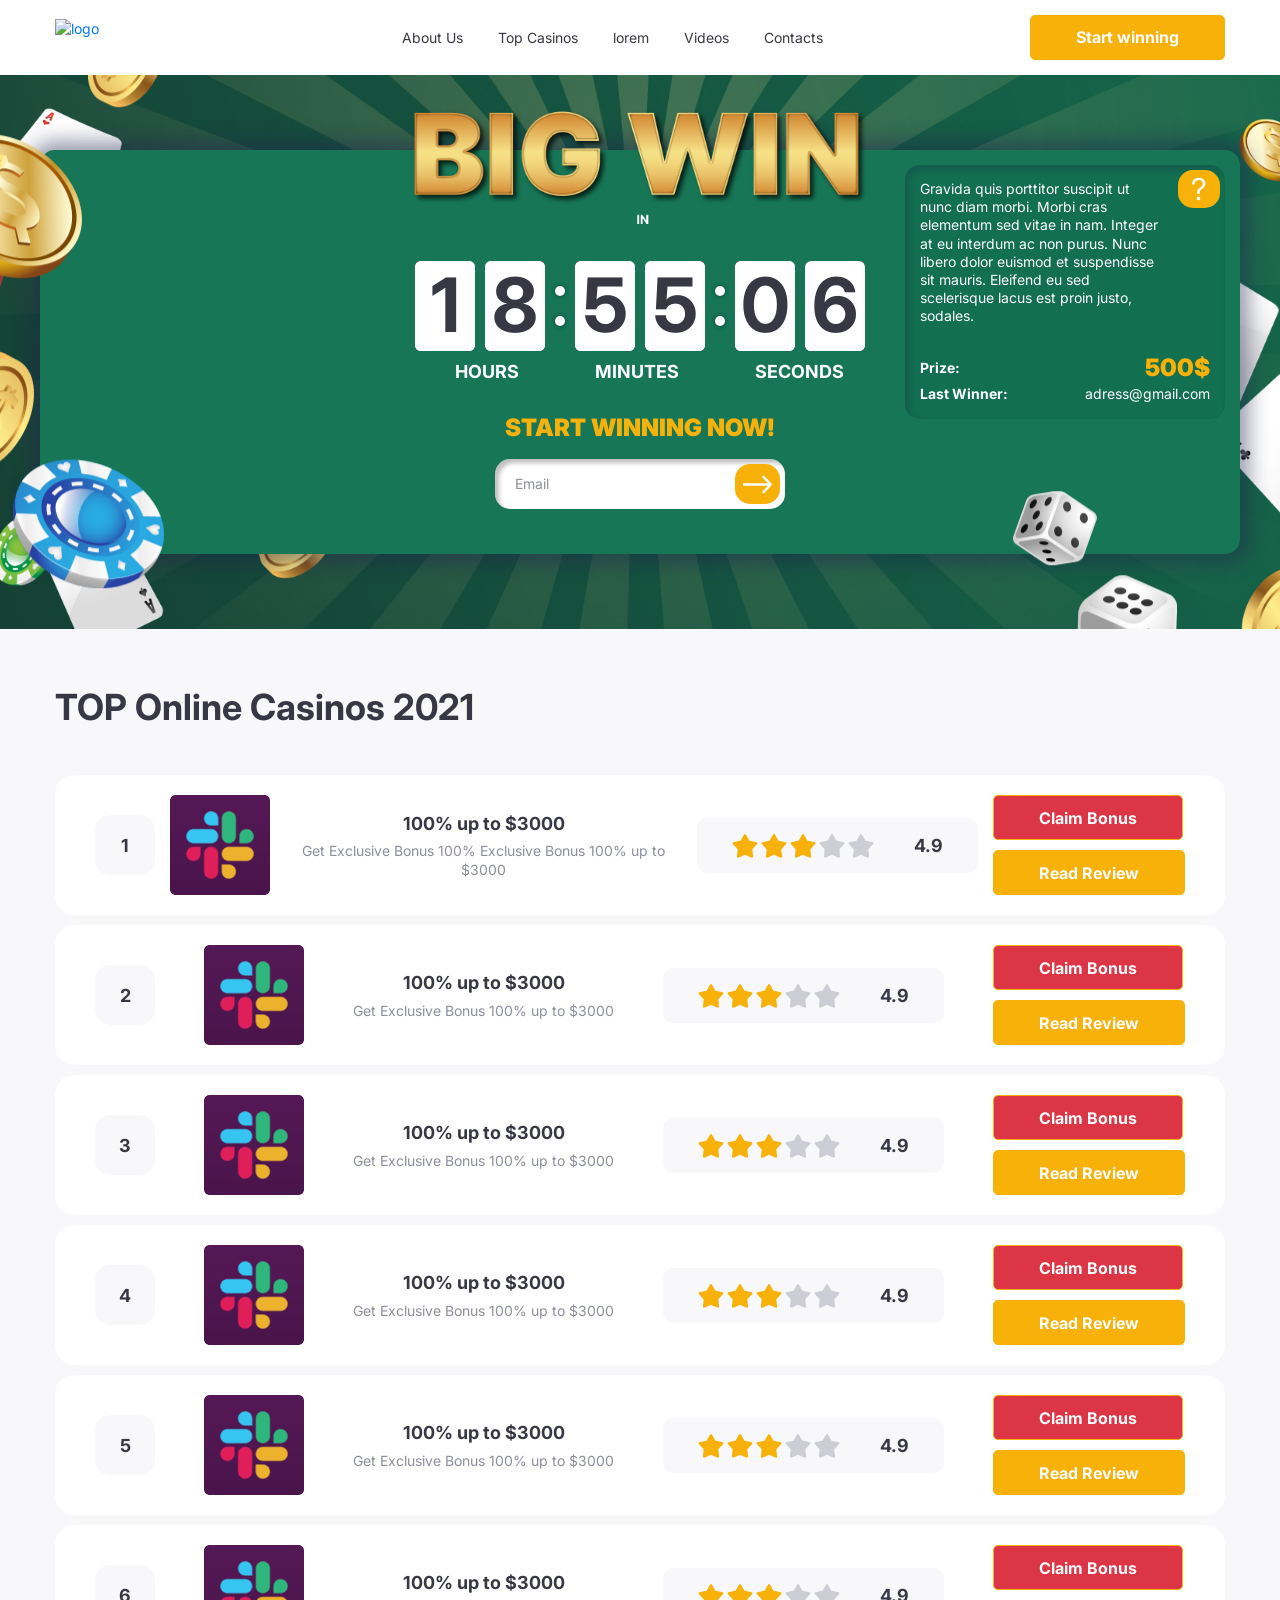
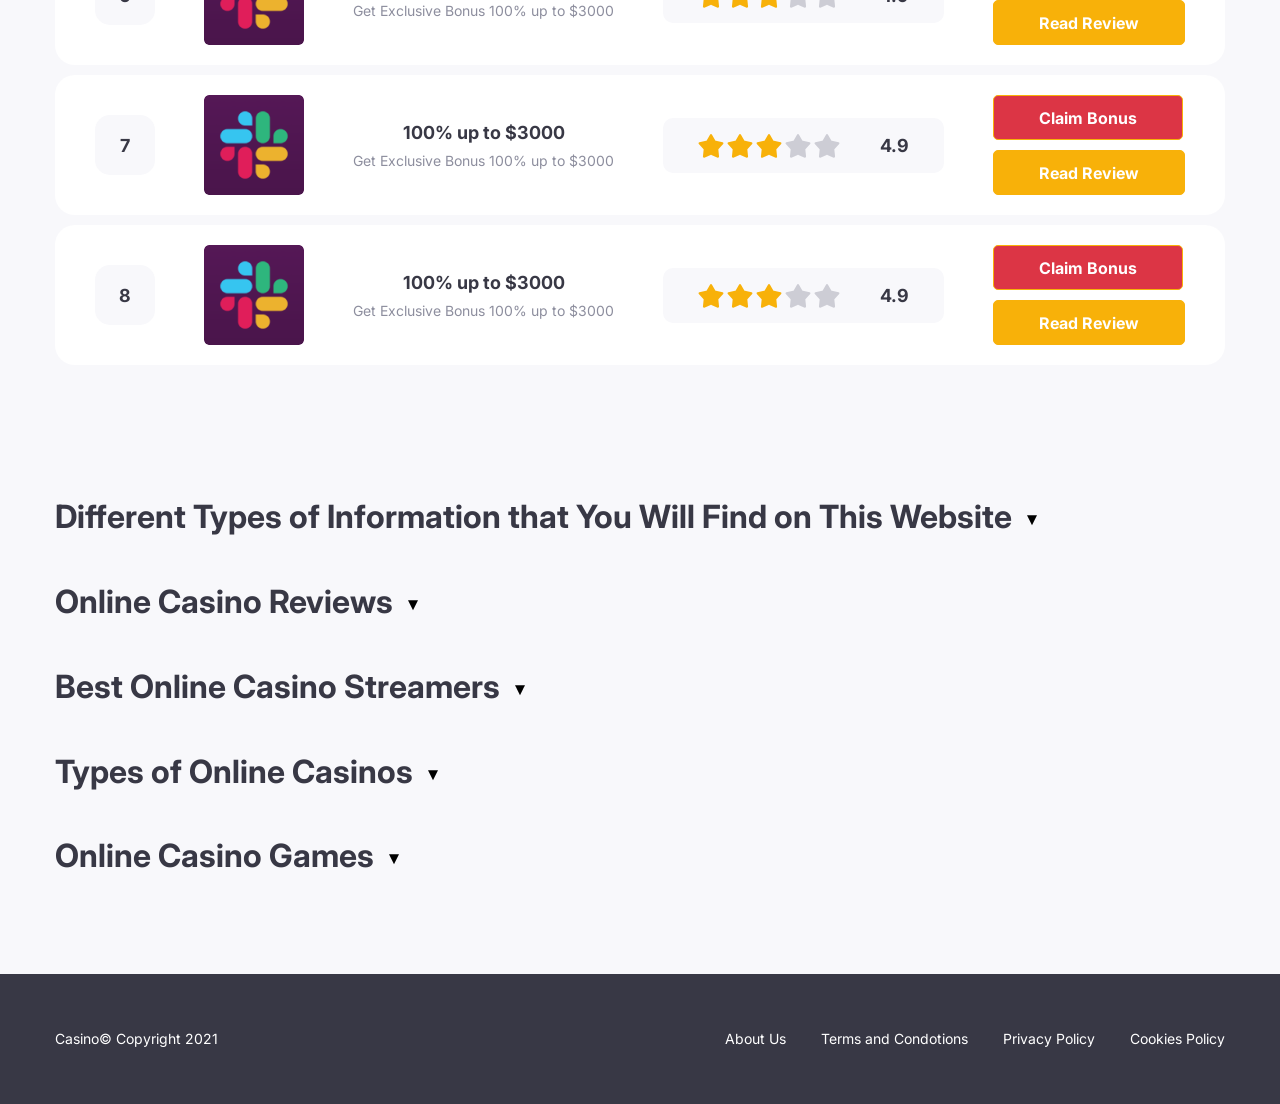
==== commit 9751ac73: "edits timer" ====
--- a/app/index.html
+++ b/app/index.html
@@ -16,6 +16,11 @@
 	<link href="https://fonts.googleapis.com/css2?family=Inter:wght@300;400;500;600;700;900&display=swap" rel="stylesheet">
 
 	<script src="js/app.min.js" defer></script>
+
+	<link rel="stylesheet" href="libs/flipclock.css">
+	<script src="http://ajax.googleapis.com/ajax/libs/jquery/1.10.2/jquery.min.js"></script>
+
+	<script src="libs/flipclock.js"></script>
 
 </head>
 
@@ -48,7 +53,51 @@
 		</div>
 	</header>
 
-	<main class="main">
+	<main class="main main--hero">
+
+		<section class="hero">
+			<div class="container hero__container">
+
+				<div class="hero__logo">
+					<img src="img/hero__logo.png" alt="">
+				</div>
+
+				<div class="hero__timer clock"></div>
+
+				<form action="#" class="hero__form">
+					<p class="hero__subtitle">Start Winning now!</p>
+					<div class="hero__form_line">
+						<input type="email" placeholder="Email">
+						<button class="hero__form_btn"></button>
+					</div>
+				</form>
+
+				<div class="hero__content">
+					<span class="hero__content_btn">
+						?
+					</span>
+					<div class="hero__content_text">
+						<p>
+							Gravida quis porttitor suscipit ut nunc diam morbi. 
+							Morbi cras elementum sed vitae in nam. Integer at eu 
+							interdum ac non purus. Nunc libero dolor euismod et 
+							suspendisse sit mauris. Eleifend eu sed scelerisque 
+							lacus est proin justo, sodales.
+						</p>
+					</div>
+					<div class="hero__content_price">
+						<p><b>Prize:</b></p>
+						<p><span>500$</span></p>
+					</div>
+					<div class="hero__content_name">
+						<p><b>Last Winner:</b></p>
+						<p>adress@gmail.com</p>
+					</div>
+				</div>
+
+
+			</div>
+		</section>
 
 		<section class="casino">
 			<div class="container casino__container">
@@ -56,42 +105,285 @@
 				<h2 class="h1">TOP Online Casinos 2021</h2>
 
 				<div class="casino__list">
-
-					<div class="casino__list_item">
-						<span class="casino__number"></span>
-						<div class="casino__logo">
-							<img src="img/1.png" alt="casino__casino-logo">
-						</div>
-						<div class="casino__text">
-							<p class="casino__text_title">100% up to $3000</p>
-							<p>Get Exclusive Bonus 100% up to $3000</p>
-						</div>
-						<div class="casino__stars">
-							<p class="casino__stars_wrap">
-								<svg width="26" height="25" viewBox="0 0 26 25" fill="none" xmlns="http://www.w3.org/2000/svg">
-									<path fill="#F8B109" d="M12.1359 1.48359C12.5216 0.82132 13.4784 0.821321 13.8641 1.48359L17.3042 7.38978C17.4455 7.63239 17.6822 7.80441 17.9566 7.86383L24.6368 9.3104C25.3858 9.4726 25.6815 10.3825 25.1708 10.954L20.6167 16.0508C20.4297 16.2602 20.3392 16.5385 20.3675 16.8179L21.056 23.6181C21.1332 24.3806 20.3592 24.943 19.6579 24.6339L13.4032 21.8777C13.1463 21.7645 12.8537 21.7645 12.5968 21.8777L6.34212 24.6339C5.64078 24.943 4.86675 24.3806 4.94396 23.6181L5.63247 16.8179C5.66076 16.5385 5.57032 16.2602 5.38325 16.0508L0.829159 10.954C0.318505 10.3825 0.614158 9.4726 1.36321 9.3104L8.04337 7.86383C8.31776 7.80441 8.55454 7.63239 8.69584 7.38978L12.1359 1.48359Z" />
-								</svg>
-								<svg width="26" height="25" viewBox="0 0 26 25" fill="none" xmlns="http://www.w3.org/2000/svg">
-									<path fill="#F8B109" d="M12.1359 1.48359C12.5216 0.82132 13.4784 0.821321 13.8641 1.48359L17.3042 7.38978C17.4455 7.63239 17.6822 7.80441 17.9566 7.86383L24.6368 9.3104C25.3858 9.4726 25.6815 10.3825 25.1708 10.954L20.6167 16.0508C20.4297 16.2602 20.3392 16.5385 20.3675 16.8179L21.056 23.6181C21.1332 24.3806 20.3592 24.943 19.6579 24.6339L13.4032 21.8777C13.1463 21.7645 12.8537 21.7645 12.5968 21.8777L6.34212 24.6339C5.64078 24.943 4.86675 24.3806 4.94396 23.6181L5.63247 16.8179C5.66076 16.5385 5.57032 16.2602 5.38325 16.0508L0.829159 10.954C0.318505 10.3825 0.614158 9.4726 1.36321 9.3104L8.04337 7.86383C8.31776 7.80441 8.55454 7.63239 8.69584 7.38978L12.1359 1.48359Z" />
-								</svg>
-								<svg width="26" height="25" viewBox="0 0 26 25" fill="none" xmlns="http://www.w3.org/2000/svg">
-									<path fill="#F8B109" d="M12.1359 1.48359C12.5216 0.82132 13.4784 0.821321 13.8641 1.48359L17.3042 7.38978C17.4455 7.63239 17.6822 7.80441 17.9566 7.86383L24.6368 9.3104C25.3858 9.4726 25.6815 10.3825 25.1708 10.954L20.6167 16.0508C20.4297 16.2602 20.3392 16.5385 20.3675 16.8179L21.056 23.6181C21.1332 24.3806 20.3592 24.943 19.6579 24.6339L13.4032 21.8777C13.1463 21.7645 12.8537 21.7645 12.5968 21.8777L6.34212 24.6339C5.64078 24.943 4.86675 24.3806 4.94396 23.6181L5.63247 16.8179C5.66076 16.5385 5.57032 16.2602 5.38325 16.0508L0.829159 10.954C0.318505 10.3825 0.614158 9.4726 1.36321 9.3104L8.04337 7.86383C8.31776 7.80441 8.55454 7.63239 8.69584 7.38978L12.1359 1.48359Z" />
-								</svg>
-								<svg width="26" height="25" viewBox="0 0 26 25" fill="none" xmlns="http://www.w3.org/2000/svg">
-									<path fill="#CDCDD5" d="M12.1359 1.48359C12.5216 0.82132 13.4784 0.821321 13.8641 1.48359L17.3042 7.38978C17.4455 7.63239 17.6822 7.80441 17.9566 7.86383L24.6368 9.3104C25.3858 9.4726 25.6815 10.3825 25.1708 10.954L20.6167 16.0508C20.4297 16.2602 20.3392 16.5385 20.3675 16.8179L21.056 23.6181C21.1332 24.3806 20.3592 24.943 19.6579 24.6339L13.4032 21.8777C13.1463 21.7645 12.8537 21.7645 12.5968 21.8777L6.34212 24.6339C5.64078 24.943 4.86675 24.3806 4.94396 23.6181L5.63247 16.8179C5.66076 16.5385 5.57032 16.2602 5.38325 16.0508L0.829159 10.954C0.318505 10.3825 0.614158 9.4726 1.36321 9.3104L8.04337 7.86383C8.31776 7.80441 8.55454 7.63239 8.69584 7.38978L12.1359 1.48359Z" />
-								</svg>
-								<svg width="26" height="25" viewBox="0 0 26 25" fill="none" xmlns="http://www.w3.org/2000/svg">
-									<path fill="#CDCDD5" d="M12.1359 1.48359C12.5216 0.82132 13.4784 0.821321 13.8641 1.48359L17.3042 7.38978C17.4455 7.63239 17.6822 7.80441 17.9566 7.86383L24.6368 9.3104C25.3858 9.4726 25.6815 10.3825 25.1708 10.954L20.6167 16.0508C20.4297 16.2602 20.3392 16.5385 20.3675 16.8179L21.056 23.6181C21.1332 24.3806 20.3592 24.943 19.6579 24.6339L13.4032 21.8777C13.1463 21.7645 12.8537 21.7645 12.5968 21.8777L6.34212 24.6339C5.64078 24.943 4.86675 24.3806 4.94396 23.6181L5.63247 16.8179C5.66076 16.5385 5.57032 16.2602 5.38325 16.0508L0.829159 10.954C0.318505 10.3825 0.614158 9.4726 1.36321 9.3104L8.04337 7.86383C8.31776 7.80441 8.55454 7.63239 8.69584 7.38978L12.1359 1.48359Z" />
-								</svg>
-							</p>
-							<p class="casino__stars_num"><b>4.9</b></p>
-						</div>
-						<div class="casino__btn">
-							<a href="#" class="btn btn--red">Claim Bonus</a>
-							<a href="#" class="btn">Read Review</a>
-						</div>
-					</div>
-
+					<div class="casino__list_item">
+						<span class="casino__number"></span>
+						<div class="casino__logo">
+							<img src="img/1.png" alt="casino__casino-logo">
+						</div>
+						<div class="casino__text">
+							<p class="casino__text_title">100% up to $3000</p>
+							<p>Get Exclusive Bonus 100% Exclusive Bonus 100% up to $3000</p>
+						</div>
+						<div class="casino__stars">
+							<p class="casino__stars_wrap">
+								<svg width="26" height="25" viewBox="0 0 26 25" fill="none" xmlns="http://www.w3.org/2000/svg">
+									<path fill="#F8B109" d="M12.1359 1.48359C12.5216 0.82132 13.4784 0.821321 13.8641 1.48359L17.3042 7.38978C17.4455 7.63239 17.6822 7.80441 17.9566 7.86383L24.6368 9.3104C25.3858 9.4726 25.6815 10.3825 25.1708 10.954L20.6167 16.0508C20.4297 16.2602 20.3392 16.5385 20.3675 16.8179L21.056 23.6181C21.1332 24.3806 20.3592 24.943 19.6579 24.6339L13.4032 21.8777C13.1463 21.7645 12.8537 21.7645 12.5968 21.8777L6.34212 24.6339C5.64078 24.943 4.86675 24.3806 4.94396 23.6181L5.63247 16.8179C5.66076 16.5385 5.57032 16.2602 5.38325 16.0508L0.829159 10.954C0.318505 10.3825 0.614158 9.4726 1.36321 9.3104L8.04337 7.86383C8.31776 7.80441 8.55454 7.63239 8.69584 7.38978L12.1359 1.48359Z" />
+								</svg>
+								<svg width="26" height="25" viewBox="0 0 26 25" fill="none" xmlns="http://www.w3.org/2000/svg">
+									<path fill="#F8B109" d="M12.1359 1.48359C12.5216 0.82132 13.4784 0.821321 13.8641 1.48359L17.3042 7.38978C17.4455 7.63239 17.6822 7.80441 17.9566 7.86383L24.6368 9.3104C25.3858 9.4726 25.6815 10.3825 25.1708 10.954L20.6167 16.0508C20.4297 16.2602 20.3392 16.5385 20.3675 16.8179L21.056 23.6181C21.1332 24.3806 20.3592 24.943 19.6579 24.6339L13.4032 21.8777C13.1463 21.7645 12.8537 21.7645 12.5968 21.8777L6.34212 24.6339C5.64078 24.943 4.86675 24.3806 4.94396 23.6181L5.63247 16.8179C5.66076 16.5385 5.57032 16.2602 5.38325 16.0508L0.829159 10.954C0.318505 10.3825 0.614158 9.4726 1.36321 9.3104L8.04337 7.86383C8.31776 7.80441 8.55454 7.63239 8.69584 7.38978L12.1359 1.48359Z" />
+								</svg>
+								<svg width="26" height="25" viewBox="0 0 26 25" fill="none" xmlns="http://www.w3.org/2000/svg">
+									<path fill="#F8B109" d="M12.1359 1.48359C12.5216 0.82132 13.4784 0.821321 13.8641 1.48359L17.3042 7.38978C17.4455 7.63239 17.6822 7.80441 17.9566 7.86383L24.6368 9.3104C25.3858 9.4726 25.6815 10.3825 25.1708 10.954L20.6167 16.0508C20.4297 16.2602 20.3392 16.5385 20.3675 16.8179L21.056 23.6181C21.1332 24.3806 20.3592 24.943 19.6579 24.6339L13.4032 21.8777C13.1463 21.7645 12.8537 21.7645 12.5968 21.8777L6.34212 24.6339C5.64078 24.943 4.86675 24.3806 4.94396 23.6181L5.63247 16.8179C5.66076 16.5385 5.57032 16.2602 5.38325 16.0508L0.829159 10.954C0.318505 10.3825 0.614158 9.4726 1.36321 9.3104L8.04337 7.86383C8.31776 7.80441 8.55454 7.63239 8.69584 7.38978L12.1359 1.48359Z" />
+								</svg>
+								<svg width="26" height="25" viewBox="0 0 26 25" fill="none" xmlns="http://www.w3.org/2000/svg">
+									<path fill="#CDCDD5" d="M12.1359 1.48359C12.5216 0.82132 13.4784 0.821321 13.8641 1.48359L17.3042 7.38978C17.4455 7.63239 17.6822 7.80441 17.9566 7.86383L24.6368 9.3104C25.3858 9.4726 25.6815 10.3825 25.1708 10.954L20.6167 16.0508C20.4297 16.2602 20.3392 16.5385 20.3675 16.8179L21.056 23.6181C21.1332 24.3806 20.3592 24.943 19.6579 24.6339L13.4032 21.8777C13.1463 21.7645 12.8537 21.7645 12.5968 21.8777L6.34212 24.6339C5.64078 24.943 4.86675 24.3806 4.94396 23.6181L5.63247 16.8179C5.66076 16.5385 5.57032 16.2602 5.38325 16.0508L0.829159 10.954C0.318505 10.3825 0.614158 9.4726 1.36321 9.3104L8.04337 7.86383C8.31776 7.80441 8.55454 7.63239 8.69584 7.38978L12.1359 1.48359Z" />
+								</svg>
+								<svg width="26" height="25" viewBox="0 0 26 25" fill="none" xmlns="http://www.w3.org/2000/svg">
+									<path fill="#CDCDD5" d="M12.1359 1.48359C12.5216 0.82132 13.4784 0.821321 13.8641 1.48359L17.3042 7.38978C17.4455 7.63239 17.6822 7.80441 17.9566 7.86383L24.6368 9.3104C25.3858 9.4726 25.6815 10.3825 25.1708 10.954L20.6167 16.0508C20.4297 16.2602 20.3392 16.5385 20.3675 16.8179L21.056 23.6181C21.1332 24.3806 20.3592 24.943 19.6579 24.6339L13.4032 21.8777C13.1463 21.7645 12.8537 21.7645 12.5968 21.8777L6.34212 24.6339C5.64078 24.943 4.86675 24.3806 4.94396 23.6181L5.63247 16.8179C5.66076 16.5385 5.57032 16.2602 5.38325 16.0508L0.829159 10.954C0.318505 10.3825 0.614158 9.4726 1.36321 9.3104L8.04337 7.86383C8.31776 7.80441 8.55454 7.63239 8.69584 7.38978L12.1359 1.48359Z" />
+								</svg>
+							</p>
+							<p class="casino__stars_num"><b>4.9</b></p>
+						</div>
+						<div class="casino__btn">
+							<a href="#" class="btn btn--red">Claim Bonus</a>
+							<a href="#" class="btn">Read Review</a>
+						</div>
+					</div>
+
+					<div class="casino__list_item">
+						<span class="casino__number"></span>
+						<div class="casino__logo">
+							<img src="img/1.png" alt="casino__casino-logo">
+						</div>
+						<div class="casino__text">
+							<p class="casino__text_title">100% up to $3000</p>
+							<p>Get Exclusive Bonus 100% up to $3000</p>
+						</div>
+						<div class="casino__stars">
+							<p class="casino__stars_wrap">
+								<svg width="26" height="25" viewBox="0 0 26 25" fill="none" xmlns="http://www.w3.org/2000/svg">
+									<path fill="#F8B109" d="M12.1359 1.48359C12.5216 0.82132 13.4784 0.821321 13.8641 1.48359L17.3042 7.38978C17.4455 7.63239 17.6822 7.80441 17.9566 7.86383L24.6368 9.3104C25.3858 9.4726 25.6815 10.3825 25.1708 10.954L20.6167 16.0508C20.4297 16.2602 20.3392 16.5385 20.3675 16.8179L21.056 23.6181C21.1332 24.3806 20.3592 24.943 19.6579 24.6339L13.4032 21.8777C13.1463 21.7645 12.8537 21.7645 12.5968 21.8777L6.34212 24.6339C5.64078 24.943 4.86675 24.3806 4.94396 23.6181L5.63247 16.8179C5.66076 16.5385 5.57032 16.2602 5.38325 16.0508L0.829159 10.954C0.318505 10.3825 0.614158 9.4726 1.36321 9.3104L8.04337 7.86383C8.31776 7.80441 8.55454 7.63239 8.69584 7.38978L12.1359 1.48359Z" />
+								</svg>
+								<svg width="26" height="25" viewBox="0 0 26 25" fill="none" xmlns="http://www.w3.org/2000/svg">
+									<path fill="#F8B109" d="M12.1359 1.48359C12.5216 0.82132 13.4784 0.821321 13.8641 1.48359L17.3042 7.38978C17.4455 7.63239 17.6822 7.80441 17.9566 7.86383L24.6368 9.3104C25.3858 9.4726 25.6815 10.3825 25.1708 10.954L20.6167 16.0508C20.4297 16.2602 20.3392 16.5385 20.3675 16.8179L21.056 23.6181C21.1332 24.3806 20.3592 24.943 19.6579 24.6339L13.4032 21.8777C13.1463 21.7645 12.8537 21.7645 12.5968 21.8777L6.34212 24.6339C5.64078 24.943 4.86675 24.3806 4.94396 23.6181L5.63247 16.8179C5.66076 16.5385 5.57032 16.2602 5.38325 16.0508L0.829159 10.954C0.318505 10.3825 0.614158 9.4726 1.36321 9.3104L8.04337 7.86383C8.31776 7.80441 8.55454 7.63239 8.69584 7.38978L12.1359 1.48359Z" />
+								</svg>
+								<svg width="26" height="25" viewBox="0 0 26 25" fill="none" xmlns="http://www.w3.org/2000/svg">
+									<path fill="#F8B109" d="M12.1359 1.48359C12.5216 0.82132 13.4784 0.821321 13.8641 1.48359L17.3042 7.38978C17.4455 7.63239 17.6822 7.80441 17.9566 7.86383L24.6368 9.3104C25.3858 9.4726 25.6815 10.3825 25.1708 10.954L20.6167 16.0508C20.4297 16.2602 20.3392 16.5385 20.3675 16.8179L21.056 23.6181C21.1332 24.3806 20.3592 24.943 19.6579 24.6339L13.4032 21.8777C13.1463 21.7645 12.8537 21.7645 12.5968 21.8777L6.34212 24.6339C5.64078 24.943 4.86675 24.3806 4.94396 23.6181L5.63247 16.8179C5.66076 16.5385 5.57032 16.2602 5.38325 16.0508L0.829159 10.954C0.318505 10.3825 0.614158 9.4726 1.36321 9.3104L8.04337 7.86383C8.31776 7.80441 8.55454 7.63239 8.69584 7.38978L12.1359 1.48359Z" />
+								</svg>
+								<svg width="26" height="25" viewBox="0 0 26 25" fill="none" xmlns="http://www.w3.org/2000/svg">
+									<path fill="#CDCDD5" d="M12.1359 1.48359C12.5216 0.82132 13.4784 0.821321 13.8641 1.48359L17.3042 7.38978C17.4455 7.63239 17.6822 7.80441 17.9566 7.86383L24.6368 9.3104C25.3858 9.4726 25.6815 10.3825 25.1708 10.954L20.6167 16.0508C20.4297 16.2602 20.3392 16.5385 20.3675 16.8179L21.056 23.6181C21.1332 24.3806 20.3592 24.943 19.6579 24.6339L13.4032 21.8777C13.1463 21.7645 12.8537 21.7645 12.5968 21.8777L6.34212 24.6339C5.64078 24.943 4.86675 24.3806 4.94396 23.6181L5.63247 16.8179C5.66076 16.5385 5.57032 16.2602 5.38325 16.0508L0.829159 10.954C0.318505 10.3825 0.614158 9.4726 1.36321 9.3104L8.04337 7.86383C8.31776 7.80441 8.55454 7.63239 8.69584 7.38978L12.1359 1.48359Z" />
+								</svg>
+								<svg width="26" height="25" viewBox="0 0 26 25" fill="none" xmlns="http://www.w3.org/2000/svg">
+									<path fill="#CDCDD5" d="M12.1359 1.48359C12.5216 0.82132 13.4784 0.821321 13.8641 1.48359L17.3042 7.38978C17.4455 7.63239 17.6822 7.80441 17.9566 7.86383L24.6368 9.3104C25.3858 9.4726 25.6815 10.3825 25.1708 10.954L20.6167 16.0508C20.4297 16.2602 20.3392 16.5385 20.3675 16.8179L21.056 23.6181C21.1332 24.3806 20.3592 24.943 19.6579 24.6339L13.4032 21.8777C13.1463 21.7645 12.8537 21.7645 12.5968 21.8777L6.34212 24.6339C5.64078 24.943 4.86675 24.3806 4.94396 23.6181L5.63247 16.8179C5.66076 16.5385 5.57032 16.2602 5.38325 16.0508L0.829159 10.954C0.318505 10.3825 0.614158 9.4726 1.36321 9.3104L8.04337 7.86383C8.31776 7.80441 8.55454 7.63239 8.69584 7.38978L12.1359 1.48359Z" />
+								</svg>
+							</p>
+							<p class="casino__stars_num"><b>4.9</b></p>
+						</div>
+						<div class="casino__btn">
+							<a href="#" class="btn btn--red">Claim Bonus</a>
+							<a href="#" class="btn">Read Review</a>
+						</div>
+					</div>
+
+					<div class="casino__list_item">
+						<span class="casino__number"></span>
+						<div class="casino__logo">
+							<img src="img/1.png" alt="casino__casino-logo">
+						</div>
+						<div class="casino__text">
+							<p class="casino__text_title">100% up to $3000</p>
+							<p>Get Exclusive Bonus 100% up to $3000</p>
+						</div>
+						<div class="casino__stars">
+							<p class="casino__stars_wrap">
+								<svg width="26" height="25" viewBox="0 0 26 25" fill="none" xmlns="http://www.w3.org/2000/svg">
+									<path fill="#F8B109" d="M12.1359 1.48359C12.5216 0.82132 13.4784 0.821321 13.8641 1.48359L17.3042 7.38978C17.4455 7.63239 17.6822 7.80441 17.9566 7.86383L24.6368 9.3104C25.3858 9.4726 25.6815 10.3825 25.1708 10.954L20.6167 16.0508C20.4297 16.2602 20.3392 16.5385 20.3675 16.8179L21.056 23.6181C21.1332 24.3806 20.3592 24.943 19.6579 24.6339L13.4032 21.8777C13.1463 21.7645 12.8537 21.7645 12.5968 21.8777L6.34212 24.6339C5.64078 24.943 4.86675 24.3806 4.94396 23.6181L5.63247 16.8179C5.66076 16.5385 5.57032 16.2602 5.38325 16.0508L0.829159 10.954C0.318505 10.3825 0.614158 9.4726 1.36321 9.3104L8.04337 7.86383C8.31776 7.80441 8.55454 7.63239 8.69584 7.38978L12.1359 1.48359Z" />
+								</svg>
+								<svg width="26" height="25" viewBox="0 0 26 25" fill="none" xmlns="http://www.w3.org/2000/svg">
+									<path fill="#F8B109" d="M12.1359 1.48359C12.5216 0.82132 13.4784 0.821321 13.8641 1.48359L17.3042 7.38978C17.4455 7.63239 17.6822 7.80441 17.9566 7.86383L24.6368 9.3104C25.3858 9.4726 25.6815 10.3825 25.1708 10.954L20.6167 16.0508C20.4297 16.2602 20.3392 16.5385 20.3675 16.8179L21.056 23.6181C21.1332 24.3806 20.3592 24.943 19.6579 24.6339L13.4032 21.8777C13.1463 21.7645 12.8537 21.7645 12.5968 21.8777L6.34212 24.6339C5.64078 24.943 4.86675 24.3806 4.94396 23.6181L5.63247 16.8179C5.66076 16.5385 5.57032 16.2602 5.38325 16.0508L0.829159 10.954C0.318505 10.3825 0.614158 9.4726 1.36321 9.3104L8.04337 7.86383C8.31776 7.80441 8.55454 7.63239 8.69584 7.38978L12.1359 1.48359Z" />
+								</svg>
+								<svg width="26" height="25" viewBox="0 0 26 25" fill="none" xmlns="http://www.w3.org/2000/svg">
+									<path fill="#F8B109" d="M12.1359 1.48359C12.5216 0.82132 13.4784 0.821321 13.8641 1.48359L17.3042 7.38978C17.4455 7.63239 17.6822 7.80441 17.9566 7.86383L24.6368 9.3104C25.3858 9.4726 25.6815 10.3825 25.1708 10.954L20.6167 16.0508C20.4297 16.2602 20.3392 16.5385 20.3675 16.8179L21.056 23.6181C21.1332 24.3806 20.3592 24.943 19.6579 24.6339L13.4032 21.8777C13.1463 21.7645 12.8537 21.7645 12.5968 21.8777L6.34212 24.6339C5.64078 24.943 4.86675 24.3806 4.94396 23.6181L5.63247 16.8179C5.66076 16.5385 5.57032 16.2602 5.38325 16.0508L0.829159 10.954C0.318505 10.3825 0.614158 9.4726 1.36321 9.3104L8.04337 7.86383C8.31776 7.80441 8.55454 7.63239 8.69584 7.38978L12.1359 1.48359Z" />
+								</svg>
+								<svg width="26" height="25" viewBox="0 0 26 25" fill="none" xmlns="http://www.w3.org/2000/svg">
+									<path fill="#CDCDD5" d="M12.1359 1.48359C12.5216 0.82132 13.4784 0.821321 13.8641 1.48359L17.3042 7.38978C17.4455 7.63239 17.6822 7.80441 17.9566 7.86383L24.6368 9.3104C25.3858 9.4726 25.6815 10.3825 25.1708 10.954L20.6167 16.0508C20.4297 16.2602 20.3392 16.5385 20.3675 16.8179L21.056 23.6181C21.1332 24.3806 20.3592 24.943 19.6579 24.6339L13.4032 21.8777C13.1463 21.7645 12.8537 21.7645 12.5968 21.8777L6.34212 24.6339C5.64078 24.943 4.86675 24.3806 4.94396 23.6181L5.63247 16.8179C5.66076 16.5385 5.57032 16.2602 5.38325 16.0508L0.829159 10.954C0.318505 10.3825 0.614158 9.4726 1.36321 9.3104L8.04337 7.86383C8.31776 7.80441 8.55454 7.63239 8.69584 7.38978L12.1359 1.48359Z" />
+								</svg>
+								<svg width="26" height="25" viewBox="0 0 26 25" fill="none" xmlns="http://www.w3.org/2000/svg">
+									<path fill="#CDCDD5" d="M12.1359 1.48359C12.5216 0.82132 13.4784 0.821321 13.8641 1.48359L17.3042 7.38978C17.4455 7.63239 17.6822 7.80441 17.9566 7.86383L24.6368 9.3104C25.3858 9.4726 25.6815 10.3825 25.1708 10.954L20.6167 16.0508C20.4297 16.2602 20.3392 16.5385 20.3675 16.8179L21.056 23.6181C21.1332 24.3806 20.3592 24.943 19.6579 24.6339L13.4032 21.8777C13.1463 21.7645 12.8537 21.7645 12.5968 21.8777L6.34212 24.6339C5.64078 24.943 4.86675 24.3806 4.94396 23.6181L5.63247 16.8179C5.66076 16.5385 5.57032 16.2602 5.38325 16.0508L0.829159 10.954C0.318505 10.3825 0.614158 9.4726 1.36321 9.3104L8.04337 7.86383C8.31776 7.80441 8.55454 7.63239 8.69584 7.38978L12.1359 1.48359Z" />
+								</svg>
+							</p>
+							<p class="casino__stars_num"><b>4.9</b></p>
+						</div>
+						<div class="casino__btn">
+							<a href="#" class="btn btn--red">Claim Bonus</a>
+							<a href="#" class="btn">Read Review</a>
+						</div>
+					</div>
+
+					<div class="casino__list_item">
+						<span class="casino__number"></span>
+						<div class="casino__logo">
+							<img src="img/1.png" alt="casino__casino-logo">
+						</div>
+						<div class="casino__text">
+							<p class="casino__text_title">100% up to $3000</p>
+							<p>Get Exclusive Bonus 100% up to $3000</p>
+						</div>
+						<div class="casino__stars">
+							<p class="casino__stars_wrap">
+								<svg width="26" height="25" viewBox="0 0 26 25" fill="none" xmlns="http://www.w3.org/2000/svg">
+									<path fill="#F8B109" d="M12.1359 1.48359C12.5216 0.82132 13.4784 0.821321 13.8641 1.48359L17.3042 7.38978C17.4455 7.63239 17.6822 7.80441 17.9566 7.86383L24.6368 9.3104C25.3858 9.4726 25.6815 10.3825 25.1708 10.954L20.6167 16.0508C20.4297 16.2602 20.3392 16.5385 20.3675 16.8179L21.056 23.6181C21.1332 24.3806 20.3592 24.943 19.6579 24.6339L13.4032 21.8777C13.1463 21.7645 12.8537 21.7645 12.5968 21.8777L6.34212 24.6339C5.64078 24.943 4.86675 24.3806 4.94396 23.6181L5.63247 16.8179C5.66076 16.5385 5.57032 16.2602 5.38325 16.0508L0.829159 10.954C0.318505 10.3825 0.614158 9.4726 1.36321 9.3104L8.04337 7.86383C8.31776 7.80441 8.55454 7.63239 8.69584 7.38978L12.1359 1.48359Z" />
+								</svg>
+								<svg width="26" height="25" viewBox="0 0 26 25" fill="none" xmlns="http://www.w3.org/2000/svg">
+									<path fill="#F8B109" d="M12.1359 1.48359C12.5216 0.82132 13.4784 0.821321 13.8641 1.48359L17.3042 7.38978C17.4455 7.63239 17.6822 7.80441 17.9566 7.86383L24.6368 9.3104C25.3858 9.4726 25.6815 10.3825 25.1708 10.954L20.6167 16.0508C20.4297 16.2602 20.3392 16.5385 20.3675 16.8179L21.056 23.6181C21.1332 24.3806 20.3592 24.943 19.6579 24.6339L13.4032 21.8777C13.1463 21.7645 12.8537 21.7645 12.5968 21.8777L6.34212 24.6339C5.64078 24.943 4.86675 24.3806 4.94396 23.6181L5.63247 16.8179C5.66076 16.5385 5.57032 16.2602 5.38325 16.0508L0.829159 10.954C0.318505 10.3825 0.614158 9.4726 1.36321 9.3104L8.04337 7.86383C8.31776 7.80441 8.55454 7.63239 8.69584 7.38978L12.1359 1.48359Z" />
+								</svg>
+								<svg width="26" height="25" viewBox="0 0 26 25" fill="none" xmlns="http://www.w3.org/2000/svg">
+									<path fill="#F8B109" d="M12.1359 1.48359C12.5216 0.82132 13.4784 0.821321 13.8641 1.48359L17.3042 7.38978C17.4455 7.63239 17.6822 7.80441 17.9566 7.86383L24.6368 9.3104C25.3858 9.4726 25.6815 10.3825 25.1708 10.954L20.6167 16.0508C20.4297 16.2602 20.3392 16.5385 20.3675 16.8179L21.056 23.6181C21.1332 24.3806 20.3592 24.943 19.6579 24.6339L13.4032 21.8777C13.1463 21.7645 12.8537 21.7645 12.5968 21.8777L6.34212 24.6339C5.64078 24.943 4.86675 24.3806 4.94396 23.6181L5.63247 16.8179C5.66076 16.5385 5.57032 16.2602 5.38325 16.0508L0.829159 10.954C0.318505 10.3825 0.614158 9.4726 1.36321 9.3104L8.04337 7.86383C8.31776 7.80441 8.55454 7.63239 8.69584 7.38978L12.1359 1.48359Z" />
+								</svg>
+								<svg width="26" height="25" viewBox="0 0 26 25" fill="none" xmlns="http://www.w3.org/2000/svg">
+									<path fill="#CDCDD5" d="M12.1359 1.48359C12.5216 0.82132 13.4784 0.821321 13.8641 1.48359L17.3042 7.38978C17.4455 7.63239 17.6822 7.80441 17.9566 7.86383L24.6368 9.3104C25.3858 9.4726 25.6815 10.3825 25.1708 10.954L20.6167 16.0508C20.4297 16.2602 20.3392 16.5385 20.3675 16.8179L21.056 23.6181C21.1332 24.3806 20.3592 24.943 19.6579 24.6339L13.4032 21.8777C13.1463 21.7645 12.8537 21.7645 12.5968 21.8777L6.34212 24.6339C5.64078 24.943 4.86675 24.3806 4.94396 23.6181L5.63247 16.8179C5.66076 16.5385 5.57032 16.2602 5.38325 16.0508L0.829159 10.954C0.318505 10.3825 0.614158 9.4726 1.36321 9.3104L8.04337 7.86383C8.31776 7.80441 8.55454 7.63239 8.69584 7.38978L12.1359 1.48359Z" />
+								</svg>
+								<svg width="26" height="25" viewBox="0 0 26 25" fill="none" xmlns="http://www.w3.org/2000/svg">
+									<path fill="#CDCDD5" d="M12.1359 1.48359C12.5216 0.82132 13.4784 0.821321 13.8641 1.48359L17.3042 7.38978C17.4455 7.63239 17.6822 7.80441 17.9566 7.86383L24.6368 9.3104C25.3858 9.4726 25.6815 10.3825 25.1708 10.954L20.6167 16.0508C20.4297 16.2602 20.3392 16.5385 20.3675 16.8179L21.056 23.6181C21.1332 24.3806 20.3592 24.943 19.6579 24.6339L13.4032 21.8777C13.1463 21.7645 12.8537 21.7645 12.5968 21.8777L6.34212 24.6339C5.64078 24.943 4.86675 24.3806 4.94396 23.6181L5.63247 16.8179C5.66076 16.5385 5.57032 16.2602 5.38325 16.0508L0.829159 10.954C0.318505 10.3825 0.614158 9.4726 1.36321 9.3104L8.04337 7.86383C8.31776 7.80441 8.55454 7.63239 8.69584 7.38978L12.1359 1.48359Z" />
+								</svg>
+							</p>
+							<p class="casino__stars_num"><b>4.9</b></p>
+						</div>
+						<div class="casino__btn">
+							<a href="#" class="btn btn--red">Claim Bonus</a>
+							<a href="#" class="btn">Read Review</a>
+						</div>
+					</div>
+
+					<div class="casino__list_item">
+						<span class="casino__number"></span>
+						<div class="casino__logo">
+							<img src="img/1.png" alt="casino__casino-logo">
+						</div>
+						<div class="casino__text">
+							<p class="casino__text_title">100% up to $3000</p>
+							<p>Get Exclusive Bonus 100% up to $3000</p>
+						</div>
+						<div class="casino__stars">
+							<p class="casino__stars_wrap">
+								<svg width="26" height="25" viewBox="0 0 26 25" fill="none" xmlns="http://www.w3.org/2000/svg">
+									<path fill="#F8B109" d="M12.1359 1.48359C12.5216 0.82132 13.4784 0.821321 13.8641 1.48359L17.3042 7.38978C17.4455 7.63239 17.6822 7.80441 17.9566 7.86383L24.6368 9.3104C25.3858 9.4726 25.6815 10.3825 25.1708 10.954L20.6167 16.0508C20.4297 16.2602 20.3392 16.5385 20.3675 16.8179L21.056 23.6181C21.1332 24.3806 20.3592 24.943 19.6579 24.6339L13.4032 21.8777C13.1463 21.7645 12.8537 21.7645 12.5968 21.8777L6.34212 24.6339C5.64078 24.943 4.86675 24.3806 4.94396 23.6181L5.63247 16.8179C5.66076 16.5385 5.57032 16.2602 5.38325 16.0508L0.829159 10.954C0.318505 10.3825 0.614158 9.4726 1.36321 9.3104L8.04337 7.86383C8.31776 7.80441 8.55454 7.63239 8.69584 7.38978L12.1359 1.48359Z" />
+								</svg>
+								<svg width="26" height="25" viewBox="0 0 26 25" fill="none" xmlns="http://www.w3.org/2000/svg">
+									<path fill="#F8B109" d="M12.1359 1.48359C12.5216 0.82132 13.4784 0.821321 13.8641 1.48359L17.3042 7.38978C17.4455 7.63239 17.6822 7.80441 17.9566 7.86383L24.6368 9.3104C25.3858 9.4726 25.6815 10.3825 25.1708 10.954L20.6167 16.0508C20.4297 16.2602 20.3392 16.5385 20.3675 16.8179L21.056 23.6181C21.1332 24.3806 20.3592 24.943 19.6579 24.6339L13.4032 21.8777C13.1463 21.7645 12.8537 21.7645 12.5968 21.8777L6.34212 24.6339C5.64078 24.943 4.86675 24.3806 4.94396 23.6181L5.63247 16.8179C5.66076 16.5385 5.57032 16.2602 5.38325 16.0508L0.829159 10.954C0.318505 10.3825 0.614158 9.4726 1.36321 9.3104L8.04337 7.86383C8.31776 7.80441 8.55454 7.63239 8.69584 7.38978L12.1359 1.48359Z" />
+								</svg>
+								<svg width="26" height="25" viewBox="0 0 26 25" fill="none" xmlns="http://www.w3.org/2000/svg">
+									<path fill="#F8B109" d="M12.1359 1.48359C12.5216 0.82132 13.4784 0.821321 13.8641 1.48359L17.3042 7.38978C17.4455 7.63239 17.6822 7.80441 17.9566 7.86383L24.6368 9.3104C25.3858 9.4726 25.6815 10.3825 25.1708 10.954L20.6167 16.0508C20.4297 16.2602 20.3392 16.5385 20.3675 16.8179L21.056 23.6181C21.1332 24.3806 20.3592 24.943 19.6579 24.6339L13.4032 21.8777C13.1463 21.7645 12.8537 21.7645 12.5968 21.8777L6.34212 24.6339C5.64078 24.943 4.86675 24.3806 4.94396 23.6181L5.63247 16.8179C5.66076 16.5385 5.57032 16.2602 5.38325 16.0508L0.829159 10.954C0.318505 10.3825 0.614158 9.4726 1.36321 9.3104L8.04337 7.86383C8.31776 7.80441 8.55454 7.63239 8.69584 7.38978L12.1359 1.48359Z" />
+								</svg>
+								<svg width="26" height="25" viewBox="0 0 26 25" fill="none" xmlns="http://www.w3.org/2000/svg">
+									<path fill="#CDCDD5" d="M12.1359 1.48359C12.5216 0.82132 13.4784 0.821321 13.8641 1.48359L17.3042 7.38978C17.4455 7.63239 17.6822 7.80441 17.9566 7.86383L24.6368 9.3104C25.3858 9.4726 25.6815 10.3825 25.1708 10.954L20.6167 16.0508C20.4297 16.2602 20.3392 16.5385 20.3675 16.8179L21.056 23.6181C21.1332 24.3806 20.3592 24.943 19.6579 24.6339L13.4032 21.8777C13.1463 21.7645 12.8537 21.7645 12.5968 21.8777L6.34212 24.6339C5.64078 24.943 4.86675 24.3806 4.94396 23.6181L5.63247 16.8179C5.66076 16.5385 5.57032 16.2602 5.38325 16.0508L0.829159 10.954C0.318505 10.3825 0.614158 9.4726 1.36321 9.3104L8.04337 7.86383C8.31776 7.80441 8.55454 7.63239 8.69584 7.38978L12.1359 1.48359Z" />
+								</svg>
+								<svg width="26" height="25" viewBox="0 0 26 25" fill="none" xmlns="http://www.w3.org/2000/svg">
+									<path fill="#CDCDD5" d="M12.1359 1.48359C12.5216 0.82132 13.4784 0.821321 13.8641 1.48359L17.3042 7.38978C17.4455 7.63239 17.6822 7.80441 17.9566 7.86383L24.6368 9.3104C25.3858 9.4726 25.6815 10.3825 25.1708 10.954L20.6167 16.0508C20.4297 16.2602 20.3392 16.5385 20.3675 16.8179L21.056 23.6181C21.1332 24.3806 20.3592 24.943 19.6579 24.6339L13.4032 21.8777C13.1463 21.7645 12.8537 21.7645 12.5968 21.8777L6.34212 24.6339C5.64078 24.943 4.86675 24.3806 4.94396 23.6181L5.63247 16.8179C5.66076 16.5385 5.57032 16.2602 5.38325 16.0508L0.829159 10.954C0.318505 10.3825 0.614158 9.4726 1.36321 9.3104L8.04337 7.86383C8.31776 7.80441 8.55454 7.63239 8.69584 7.38978L12.1359 1.48359Z" />
+								</svg>
+							</p>
+							<p class="casino__stars_num"><b>4.9</b></p>
+						</div>
+						<div class="casino__btn">
+							<a href="#" class="btn btn--red">Claim Bonus</a>
+							<a href="#" class="btn">Read Review</a>
+						</div>
+					</div>
+
+					<div class="casino__list_item">
+						<span class="casino__number"></span>
+						<div class="casino__logo">
+							<img src="img/1.png" alt="casino__casino-logo">
+						</div>
+						<div class="casino__text">
+							<p class="casino__text_title">100% up to $3000</p>
+							<p>Get Exclusive Bonus 100% up to $3000</p>
+						</div>
+						<div class="casino__stars">
+							<p class="casino__stars_wrap">
+								<svg width="26" height="25" viewBox="0 0 26 25" fill="none" xmlns="http://www.w3.org/2000/svg">
+									<path fill="#F8B109" d="M12.1359 1.48359C12.5216 0.82132 13.4784 0.821321 13.8641 1.48359L17.3042 7.38978C17.4455 7.63239 17.6822 7.80441 17.9566 7.86383L24.6368 9.3104C25.3858 9.4726 25.6815 10.3825 25.1708 10.954L20.6167 16.0508C20.4297 16.2602 20.3392 16.5385 20.3675 16.8179L21.056 23.6181C21.1332 24.3806 20.3592 24.943 19.6579 24.6339L13.4032 21.8777C13.1463 21.7645 12.8537 21.7645 12.5968 21.8777L6.34212 24.6339C5.64078 24.943 4.86675 24.3806 4.94396 23.6181L5.63247 16.8179C5.66076 16.5385 5.57032 16.2602 5.38325 16.0508L0.829159 10.954C0.318505 10.3825 0.614158 9.4726 1.36321 9.3104L8.04337 7.86383C8.31776 7.80441 8.55454 7.63239 8.69584 7.38978L12.1359 1.48359Z" />
+								</svg>
+								<svg width="26" height="25" viewBox="0 0 26 25" fill="none" xmlns="http://www.w3.org/2000/svg">
+									<path fill="#F8B109" d="M12.1359 1.48359C12.5216 0.82132 13.4784 0.821321 13.8641 1.48359L17.3042 7.38978C17.4455 7.63239 17.6822 7.80441 17.9566 7.86383L24.6368 9.3104C25.3858 9.4726 25.6815 10.3825 25.1708 10.954L20.6167 16.0508C20.4297 16.2602 20.3392 16.5385 20.3675 16.8179L21.056 23.6181C21.1332 24.3806 20.3592 24.943 19.6579 24.6339L13.4032 21.8777C13.1463 21.7645 12.8537 21.7645 12.5968 21.8777L6.34212 24.6339C5.64078 24.943 4.86675 24.3806 4.94396 23.6181L5.63247 16.8179C5.66076 16.5385 5.57032 16.2602 5.38325 16.0508L0.829159 10.954C0.318505 10.3825 0.614158 9.4726 1.36321 9.3104L8.04337 7.86383C8.31776 7.80441 8.55454 7.63239 8.69584 7.38978L12.1359 1.48359Z" />
+								</svg>
+								<svg width="26" height="25" viewBox="0 0 26 25" fill="none" xmlns="http://www.w3.org/2000/svg">
+									<path fill="#F8B109" d="M12.1359 1.48359C12.5216 0.82132 13.4784 0.821321 13.8641 1.48359L17.3042 7.38978C17.4455 7.63239 17.6822 7.80441 17.9566 7.86383L24.6368 9.3104C25.3858 9.4726 25.6815 10.3825 25.1708 10.954L20.6167 16.0508C20.4297 16.2602 20.3392 16.5385 20.3675 16.8179L21.056 23.6181C21.1332 24.3806 20.3592 24.943 19.6579 24.6339L13.4032 21.8777C13.1463 21.7645 12.8537 21.7645 12.5968 21.8777L6.34212 24.6339C5.64078 24.943 4.86675 24.3806 4.94396 23.6181L5.63247 16.8179C5.66076 16.5385 5.57032 16.2602 5.38325 16.0508L0.829159 10.954C0.318505 10.3825 0.614158 9.4726 1.36321 9.3104L8.04337 7.86383C8.31776 7.80441 8.55454 7.63239 8.69584 7.38978L12.1359 1.48359Z" />
+								</svg>
+								<svg width="26" height="25" viewBox="0 0 26 25" fill="none" xmlns="http://www.w3.org/2000/svg">
+									<path fill="#CDCDD5" d="M12.1359 1.48359C12.5216 0.82132 13.4784 0.821321 13.8641 1.48359L17.3042 7.38978C17.4455 7.63239 17.6822 7.80441 17.9566 7.86383L24.6368 9.3104C25.3858 9.4726 25.6815 10.3825 25.1708 10.954L20.6167 16.0508C20.4297 16.2602 20.3392 16.5385 20.3675 16.8179L21.056 23.6181C21.1332 24.3806 20.3592 24.943 19.6579 24.6339L13.4032 21.8777C13.1463 21.7645 12.8537 21.7645 12.5968 21.8777L6.34212 24.6339C5.64078 24.943 4.86675 24.3806 4.94396 23.6181L5.63247 16.8179C5.66076 16.5385 5.57032 16.2602 5.38325 16.0508L0.829159 10.954C0.318505 10.3825 0.614158 9.4726 1.36321 9.3104L8.04337 7.86383C8.31776 7.80441 8.55454 7.63239 8.69584 7.38978L12.1359 1.48359Z" />
+								</svg>
+								<svg width="26" height="25" viewBox="0 0 26 25" fill="none" xmlns="http://www.w3.org/2000/svg">
+									<path fill="#CDCDD5" d="M12.1359 1.48359C12.5216 0.82132 13.4784 0.821321 13.8641 1.48359L17.3042 7.38978C17.4455 7.63239 17.6822 7.80441 17.9566 7.86383L24.6368 9.3104C25.3858 9.4726 25.6815 10.3825 25.1708 10.954L20.6167 16.0508C20.4297 16.2602 20.3392 16.5385 20.3675 16.8179L21.056 23.6181C21.1332 24.3806 20.3592 24.943 19.6579 24.6339L13.4032 21.8777C13.1463 21.7645 12.8537 21.7645 12.5968 21.8777L6.34212 24.6339C5.64078 24.943 4.86675 24.3806 4.94396 23.6181L5.63247 16.8179C5.66076 16.5385 5.57032 16.2602 5.38325 16.0508L0.829159 10.954C0.318505 10.3825 0.614158 9.4726 1.36321 9.3104L8.04337 7.86383C8.31776 7.80441 8.55454 7.63239 8.69584 7.38978L12.1359 1.48359Z" />
+								</svg>
+							</p>
+							<p class="casino__stars_num"><b>4.9</b></p>
+						</div>
+						<div class="casino__btn">
+							<a href="#" class="btn btn--red">Claim Bonus</a>
+							<a href="#" class="btn">Read Review</a>
+						</div>
+					</div>
+
+					<div class="casino__list_item">
+						<span class="casino__number"></span>
+						<div class="casino__logo">
+							<img src="img/1.png" alt="casino__casino-logo">
+						</div>
+						<div class="casino__text">
+							<p class="casino__text_title">100% up to $3000</p>
+							<p>Get Exclusive Bonus 100% up to $3000</p>
+						</div>
+						<div class="casino__stars">
+							<p class="casino__stars_wrap">
+								<svg width="26" height="25" viewBox="0 0 26 25" fill="none" xmlns="http://www.w3.org/2000/svg">
+									<path fill="#F8B109" d="M12.1359 1.48359C12.5216 0.82132 13.4784 0.821321 13.8641 1.48359L17.3042 7.38978C17.4455 7.63239 17.6822 7.80441 17.9566 7.86383L24.6368 9.3104C25.3858 9.4726 25.6815 10.3825 25.1708 10.954L20.6167 16.0508C20.4297 16.2602 20.3392 16.5385 20.3675 16.8179L21.056 23.6181C21.1332 24.3806 20.3592 24.943 19.6579 24.6339L13.4032 21.8777C13.1463 21.7645 12.8537 21.7645 12.5968 21.8777L6.34212 24.6339C5.64078 24.943 4.86675 24.3806 4.94396 23.6181L5.63247 16.8179C5.66076 16.5385 5.57032 16.2602 5.38325 16.0508L0.829159 10.954C0.318505 10.3825 0.614158 9.4726 1.36321 9.3104L8.04337 7.86383C8.31776 7.80441 8.55454 7.63239 8.69584 7.38978L12.1359 1.48359Z" />
+								</svg>
+								<svg width="26" height="25" viewBox="0 0 26 25" fill="none" xmlns="http://www.w3.org/2000/svg">
+									<path fill="#F8B109" d="M12.1359 1.48359C12.5216 0.82132 13.4784 0.821321 13.8641 1.48359L17.3042 7.38978C17.4455 7.63239 17.6822 7.80441 17.9566 7.86383L24.6368 9.3104C25.3858 9.4726 25.6815 10.3825 25.1708 10.954L20.6167 16.0508C20.4297 16.2602 20.3392 16.5385 20.3675 16.8179L21.056 23.6181C21.1332 24.3806 20.3592 24.943 19.6579 24.6339L13.4032 21.8777C13.1463 21.7645 12.8537 21.7645 12.5968 21.8777L6.34212 24.6339C5.64078 24.943 4.86675 24.3806 4.94396 23.6181L5.63247 16.8179C5.66076 16.5385 5.57032 16.2602 5.38325 16.0508L0.829159 10.954C0.318505 10.3825 0.614158 9.4726 1.36321 9.3104L8.04337 7.86383C8.31776 7.80441 8.55454 7.63239 8.69584 7.38978L12.1359 1.48359Z" />
+								</svg>
+								<svg width="26" height="25" viewBox="0 0 26 25" fill="none" xmlns="http://www.w3.org/2000/svg">
+									<path fill="#F8B109" d="M12.1359 1.48359C12.5216 0.82132 13.4784 0.821321 13.8641 1.48359L17.3042 7.38978C17.4455 7.63239 17.6822 7.80441 17.9566 7.86383L24.6368 9.3104C25.3858 9.4726 25.6815 10.3825 25.1708 10.954L20.6167 16.0508C20.4297 16.2602 20.3392 16.5385 20.3675 16.8179L21.056 23.6181C21.1332 24.3806 20.3592 24.943 19.6579 24.6339L13.4032 21.8777C13.1463 21.7645 12.8537 21.7645 12.5968 21.8777L6.34212 24.6339C5.64078 24.943 4.86675 24.3806 4.94396 23.6181L5.63247 16.8179C5.66076 16.5385 5.57032 16.2602 5.38325 16.0508L0.829159 10.954C0.318505 10.3825 0.614158 9.4726 1.36321 9.3104L8.04337 7.86383C8.31776 7.80441 8.55454 7.63239 8.69584 7.38978L12.1359 1.48359Z" />
+								</svg>
+								<svg width="26" height="25" viewBox="0 0 26 25" fill="none" xmlns="http://www.w3.org/2000/svg">
+									<path fill="#CDCDD5" d="M12.1359 1.48359C12.5216 0.82132 13.4784 0.821321 13.8641 1.48359L17.3042 7.38978C17.4455 7.63239 17.6822 7.80441 17.9566 7.86383L24.6368 9.3104C25.3858 9.4726 25.6815 10.3825 25.1708 10.954L20.6167 16.0508C20.4297 16.2602 20.3392 16.5385 20.3675 16.8179L21.056 23.6181C21.1332 24.3806 20.3592 24.943 19.6579 24.6339L13.4032 21.8777C13.1463 21.7645 12.8537 21.7645 12.5968 21.8777L6.34212 24.6339C5.64078 24.943 4.86675 24.3806 4.94396 23.6181L5.63247 16.8179C5.66076 16.5385 5.57032 16.2602 5.38325 16.0508L0.829159 10.954C0.318505 10.3825 0.614158 9.4726 1.36321 9.3104L8.04337 7.86383C8.31776 7.80441 8.55454 7.63239 8.69584 7.38978L12.1359 1.48359Z" />
+								</svg>
+								<svg width="26" height="25" viewBox="0 0 26 25" fill="none" xmlns="http://www.w3.org/2000/svg">
+									<path fill="#CDCDD5" d="M12.1359 1.48359C12.5216 0.82132 13.4784 0.821321 13.8641 1.48359L17.3042 7.38978C17.4455 7.63239 17.6822 7.80441 17.9566 7.86383L24.6368 9.3104C25.3858 9.4726 25.6815 10.3825 25.1708 10.954L20.6167 16.0508C20.4297 16.2602 20.3392 16.5385 20.3675 16.8179L21.056 23.6181C21.1332 24.3806 20.3592 24.943 19.6579 24.6339L13.4032 21.8777C13.1463 21.7645 12.8537 21.7645 12.5968 21.8777L6.34212 24.6339C5.64078 24.943 4.86675 24.3806 4.94396 23.6181L5.63247 16.8179C5.66076 16.5385 5.57032 16.2602 5.38325 16.0508L0.829159 10.954C0.318505 10.3825 0.614158 9.4726 1.36321 9.3104L8.04337 7.86383C8.31776 7.80441 8.55454 7.63239 8.69584 7.38978L12.1359 1.48359Z" />
+								</svg>
+							</p>
+							<p class="casino__stars_num"><b>4.9</b></p>
+						</div>
+						<div class="casino__btn">
+							<a href="#" class="btn btn--red">Claim Bonus</a>
+							<a href="#" class="btn">Read Review</a>
+						</div>
+					</div>
+
+					<div class="casino__list_item">
+						<span class="casino__number"></span>
+						<div class="casino__logo">
+							<img src="img/1.png" alt="casino__casino-logo">
+						</div>
+						<div class="casino__text">
+							<p class="casino__text_title">100% up to $3000</p>
+							<p>Get Exclusive Bonus 100% up to $3000</p>
+						</div>
+						<div class="casino__stars">
+							<p class="casino__stars_wrap">
+								<svg width="26" height="25" viewBox="0 0 26 25" fill="none" xmlns="http://www.w3.org/2000/svg">
+									<path fill="#F8B109" d="M12.1359 1.48359C12.5216 0.82132 13.4784 0.821321 13.8641 1.48359L17.3042 7.38978C17.4455 7.63239 17.6822 7.80441 17.9566 7.86383L24.6368 9.3104C25.3858 9.4726 25.6815 10.3825 25.1708 10.954L20.6167 16.0508C20.4297 16.2602 20.3392 16.5385 20.3675 16.8179L21.056 23.6181C21.1332 24.3806 20.3592 24.943 19.6579 24.6339L13.4032 21.8777C13.1463 21.7645 12.8537 21.7645 12.5968 21.8777L6.34212 24.6339C5.64078 24.943 4.86675 24.3806 4.94396 23.6181L5.63247 16.8179C5.66076 16.5385 5.57032 16.2602 5.38325 16.0508L0.829159 10.954C0.318505 10.3825 0.614158 9.4726 1.36321 9.3104L8.04337 7.86383C8.31776 7.80441 8.55454 7.63239 8.69584 7.38978L12.1359 1.48359Z" />
+								</svg>
+								<svg width="26" height="25" viewBox="0 0 26 25" fill="none" xmlns="http://www.w3.org/2000/svg">
+									<path fill="#F8B109" d="M12.1359 1.48359C12.5216 0.82132 13.4784 0.821321 13.8641 1.48359L17.3042 7.38978C17.4455 7.63239 17.6822 7.80441 17.9566 7.86383L24.6368 9.3104C25.3858 9.4726 25.6815 10.3825 25.1708 10.954L20.6167 16.0508C20.4297 16.2602 20.3392 16.5385 20.3675 16.8179L21.056 23.6181C21.1332 24.3806 20.3592 24.943 19.6579 24.6339L13.4032 21.8777C13.1463 21.7645 12.8537 21.7645 12.5968 21.8777L6.34212 24.6339C5.64078 24.943 4.86675 24.3806 4.94396 23.6181L5.63247 16.8179C5.66076 16.5385 5.57032 16.2602 5.38325 16.0508L0.829159 10.954C0.318505 10.3825 0.614158 9.4726 1.36321 9.3104L8.04337 7.86383C8.31776 7.80441 8.55454 7.63239 8.69584 7.38978L12.1359 1.48359Z" />
+								</svg>
+								<svg width="26" height="25" viewBox="0 0 26 25" fill="none" xmlns="http://www.w3.org/2000/svg">
+									<path fill="#F8B109" d="M12.1359 1.48359C12.5216 0.82132 13.4784 0.821321 13.8641 1.48359L17.3042 7.38978C17.4455 7.63239 17.6822 7.80441 17.9566 7.86383L24.6368 9.3104C25.3858 9.4726 25.6815 10.3825 25.1708 10.954L20.6167 16.0508C20.4297 16.2602 20.3392 16.5385 20.3675 16.8179L21.056 23.6181C21.1332 24.3806 20.3592 24.943 19.6579 24.6339L13.4032 21.8777C13.1463 21.7645 12.8537 21.7645 12.5968 21.8777L6.34212 24.6339C5.64078 24.943 4.86675 24.3806 4.94396 23.6181L5.63247 16.8179C5.66076 16.5385 5.57032 16.2602 5.38325 16.0508L0.829159 10.954C0.318505 10.3825 0.614158 9.4726 1.36321 9.3104L8.04337 7.86383C8.31776 7.80441 8.55454 7.63239 8.69584 7.38978L12.1359 1.48359Z" />
+								</svg>
+								<svg width="26" height="25" viewBox="0 0 26 25" fill="none" xmlns="http://www.w3.org/2000/svg">
+									<path fill="#CDCDD5" d="M12.1359 1.48359C12.5216 0.82132 13.4784 0.821321 13.8641 1.48359L17.3042 7.38978C17.4455 7.63239 17.6822 7.80441 17.9566 7.86383L24.6368 9.3104C25.3858 9.4726 25.6815 10.3825 25.1708 10.954L20.6167 16.0508C20.4297 16.2602 20.3392 16.5385 20.3675 16.8179L21.056 23.6181C21.1332 24.3806 20.3592 24.943 19.6579 24.6339L13.4032 21.8777C13.1463 21.7645 12.8537 21.7645 12.5968 21.8777L6.34212 24.6339C5.64078 24.943 4.86675 24.3806 4.94396 23.6181L5.63247 16.8179C5.66076 16.5385 5.57032 16.2602 5.38325 16.0508L0.829159 10.954C0.318505 10.3825 0.614158 9.4726 1.36321 9.3104L8.04337 7.86383C8.31776 7.80441 8.55454 7.63239 8.69584 7.38978L12.1359 1.48359Z" />
+								</svg>
+								<svg width="26" height="25" viewBox="0 0 26 25" fill="none" xmlns="http://www.w3.org/2000/svg">
+									<path fill="#CDCDD5" d="M12.1359 1.48359C12.5216 0.82132 13.4784 0.821321 13.8641 1.48359L17.3042 7.38978C17.4455 7.63239 17.6822 7.80441 17.9566 7.86383L24.6368 9.3104C25.3858 9.4726 25.6815 10.3825 25.1708 10.954L20.6167 16.0508C20.4297 16.2602 20.3392 16.5385 20.3675 16.8179L21.056 23.6181C21.1332 24.3806 20.3592 24.943 19.6579 24.6339L13.4032 21.8777C13.1463 21.7645 12.8537 21.7645 12.5968 21.8777L6.34212 24.6339C5.64078 24.943 4.86675 24.3806 4.94396 23.6181L5.63247 16.8179C5.66076 16.5385 5.57032 16.2602 5.38325 16.0508L0.829159 10.954C0.318505 10.3825 0.614158 9.4726 1.36321 9.3104L8.04337 7.86383C8.31776 7.80441 8.55454 7.63239 8.69584 7.38978L12.1359 1.48359Z" />
+								</svg>
+							</p>
+							<p class="casino__stars_num"><b>4.9</b></p>
+						</div>
+						<div class="casino__btn">
+							<a href="#" class="btn btn--red">Claim Bonus</a>
+							<a href="#" class="btn">Read Review</a>
+						</div>
+					</div>
 				</div>
 
 			</div>
@@ -186,5 +478,25 @@
 		</div>
 	</footer>
 
+	<script type="text/javascript">
+		Data = new Date();
+		var time = 86400 - (Data.getHours()*3600 + Data.getMinutes()*60 + Data.getSeconds());
+		var clock;
+		clock = new FlipClock($('.clock'), time, {
+				clockFace: 'DateCounter', //вид счетчика (с количеством дней)
+				showDays: true,
+				autoStart: true,          //Отключаем автозапуск
+				countdown: true	,           //Отсчет назад
+				// language:'ru-ru',           //Локаль языка
+				callbacks: {               //Действие после окончания отсчета
+						stop: function() {
+							clock.setTime(86400);
+							clock.setCountdown(true);
+							clock.start(); 
+						}
+				}
+		});
+	</script>
+
 </body>
 </html>
--- a/app/css/app.min.css
+++ b/app/css/app.min.css
@@ -920,6 +920,9 @@
     padding: 100px 0 40px
   }
 }
+.main--hero {
+  padding-top: 75px
+}
 .news__title {
   margin-bottom: 0
 }
@@ -1352,7 +1355,8 @@
     padding: 40px 0
   }
 }
-.bonus__container {
+.bonus__container,
+.hero__container {
   position: relative;
   background-color: #177656;
   -webkit-box-shadow: 0 0 20px 9px rgba(31,36,78,.45);
@@ -1363,25 +1367,29 @@
   z-index: 1
 }
 @media only screen and (max-width:1200px) {
-  .bonus__container {
+  .bonus__container,
+  .hero__container {
     padding-top: 110px;
     padding-bottom: 70px
   }
 }
 @media only screen and (max-width:992px) {
-  .bonus__container {
+  .bonus__container,
+  .hero__container {
     padding-top: 70px;
     padding-bottom: 70px;
     z-index: 0
   }
 }
 @media only screen and (max-width:767px) {
-  .bonus__container {
+  .bonus__container,
+  .hero__container {
     padding-top: 40px;
     padding-bottom: 40px
   }
 }
-.bonus__container::before {
+.bonus__container::before,
+.hero__container::before {
   content: url(../img/hero__decor.png);
   position: absolute;
   left: 40%;
@@ -1392,13 +1400,15 @@
   z-index: -1
 }
 @media only screen and (max-width:992px) {
-  .bonus__container::before {
+  .bonus__container::before,
+  .hero__container::before {
     -webkit-transform: translate(-50%,-50%) scale(.75);
     -ms-transform: translate(-50%,-50%) scale(.75);
     transform: translate(-50%,-50%) scale(.75)
   }
 }
-.bonus__container::before r(767) {
+.bonus__container::before r(767),
+.hero__container::before r(767) {
   display: none
 }
 .bonus__content {
@@ -1591,13 +1601,17 @@
   border-radius: 5px;
   overflow: hidden
 }
+@media only screen and (max-width:1200px) {
+  .casino__logo {
+    width: 60px;
+    height: 60px
+  }
+}
 .casino__logo img {
   max-width: 100%;
   max-height: 100%
 }
 .casino__text {
-  -ms-flex-negative: 0;
-  flex-shrink: 0;
   color: #8d8e9e;
   text-align: center
 }
@@ -1620,7 +1634,7 @@
   padding: 15px 35px;
   border-radius: 10px
 }
-@media only screen and (max-width:992px) {
+@media only screen and (max-width:1200px) {
   .casino__stars {
     padding: 10px 20px
   }
@@ -1657,6 +1671,330 @@
   min-width: -moz-fit-content;
   min-width: fit-content
 }
+.hero {
+  background-repeat: no-repeat;
+  background-size: cover;
+  background-position: center;
+  background-image: url(../img/hero__bg.jpg);
+  padding: 75px 0;
+  display: -webkit-box;
+  display: -ms-flexbox;
+  display: flex;
+  -webkit-box-align: center;
+  -ms-flex-align: center;
+  align-items: center;
+  z-index: 1;
+  overflow: hidden;
+  color: #fff
+}
+.hero__container {
+  padding-top: 0;
+  padding-bottom: 45px
+}
+.hero__logo {
+  display: -webkit-box;
+  display: -ms-flexbox;
+  display: flex;
+  -webkit-box-pack: center;
+  -ms-flex-pack: center;
+  justify-content: center;
+  margin: -55px auto 15px;
+  max-width: 70%;
+  width: 670px
+}
+@media only screen and (max-width:1440px) {
+  .hero__logo {
+    max-width: 40%
+  }
+}
+.hero__logo img {
+  width: 100%
+}
+.hero__form {
+  max-width: 290px;
+  margin: 0 auto;
+  text-align: center
+}
+@media only screen and (max-width:1200px) {
+  .hero__form {
+    margin-bottom: 25px
+  }
+}
+.hero__form_line {
+  position: relative
+}
+.hero__form input {
+  height: 50px;
+  width: 100%;
+  background: #fff;
+  -webkit-box-shadow: inset 4px 4px 4px rgba(0,0,0,.25);
+  box-shadow: inset 4px 4px 4px rgba(0,0,0,.25);
+  border-radius: 15px;
+  border: 0;
+  color: #8d8e9e;
+  padding: 0 20px;
+  line-height: 50px
+}
+.hero__form input::-webkit-input-placeholder {
+  color: #8d8e9e;
+  line-height: 50px
+}
+.hero__form input::-moz-placeholder {
+  color: #8d8e9e;
+  line-height: 50px
+}
+.hero__form input:-ms-input-placeholder {
+  color: #8d8e9e;
+  line-height: 50px
+}
+.hero__form input::-ms-input-placeholder {
+  color: #8d8e9e;
+  line-height: 50px
+}
+.hero__form input::placeholder {
+  color: #8d8e9e;
+  line-height: 50px
+}
+.hero__form_btn {
+  position: absolute;
+  right: 5px;
+  top: 5px;
+  display: block;
+  width: 45px;
+  height: 40px;
+  background-color: #f8b109;
+  border-radius: 15px;
+  border: none;
+  outline: 0;
+  background-image: url(../img/arrow.svg);
+  background-size: 65%;
+  background-repeat: no-repeat;
+  background-position: center;
+  padding: 0
+}
+.hero__subtitle {
+  text-transform: uppercase;
+  color: #f8b109;
+  font-weight: 900;
+  font-size: 24px;
+  margin-bottom: 15px
+}
+@media only screen and (max-width:992px) {
+  .hero__subtitle {
+    font-size: 20px;
+    margin-bottom: 10px
+  }
+}
+@media only screen and (max-width:767px) {
+  .hero__subtitle {
+    font-size: 16px
+  }
+}
+.hero__content {
+  position: absolute;
+  top: 30px;
+  right: 36px;
+  max-width: 320px;
+  width: 100%;
+  padding: 15px;
+  background: #126f4f;
+  -webkit-box-shadow: inset 4px 5px 6px rgba(31,36,78,.25);
+  box-shadow: inset 4px 5px 6px rgba(31,36,78,.25);
+  border-radius: 15px
+}
+@media only screen and (max-width:1440px) {
+  .hero__content {
+    top: 15px;
+    right: 15px
+  }
+}
+@media only screen and (max-width:1200px) {
+  .hero__content {
+    position: relative;
+    top: 0;
+    right: auto;
+    margin: 0 auto;
+    max-width: 420px
+  }
+}
+.hero__content_btn {
+  position: absolute;
+  right: 5px;
+  top: 5px;
+  display: -webkit-box;
+  display: -ms-flexbox;
+  display: flex;
+  -webkit-box-pack: center;
+  -ms-flex-pack: center;
+  justify-content: center;
+  -webkit-box-align: center;
+  -ms-flex-align: center;
+  align-items: center;
+  border-radius: 15px;
+  min-width: 42px;
+  height: 38px;
+  background-color: #f8b109;
+  font-size: 30px;
+  font: 700px
+}
+.hero__content_text {
+  margin-bottom: 50px;
+  max-width: 245px;
+  line-height: 1.3
+}
+@media only screen and (max-width:1440px) {
+  .hero__content_text {
+    margin-bottom: 25px
+  }
+}
+@media only screen and (max-width:1200px) {
+  .hero__content_text {
+    max-width: calc(100% - 50px);
+    margin-bottom: 15px
+  }
+}
+.hero__content_price {
+  display: -webkit-box;
+  display: -ms-flexbox;
+  display: flex;
+  -webkit-box-pack: justify;
+  -ms-flex-pack: justify;
+  justify-content: space-between;
+  -webkit-box-align: center;
+  -ms-flex-align: center;
+  align-items: center
+}
+.hero__content_price p {
+  max-width: 45%
+}
+.hero__content_price span {
+  font-size: 24px;
+  color: #f8b109;
+  font-weight: 900
+}
+@media only screen and (max-width:992px) {
+  .hero__content_price span {
+    font-size: 20px
+  }
+}
+.hero__content_name {
+  display: -webkit-box;
+  display: -ms-flexbox;
+  display: flex;
+  -webkit-box-pack: justify;
+  -ms-flex-pack: justify;
+  justify-content: space-between;
+  -webkit-box-align: center;
+  -ms-flex-align: center;
+  align-items: center
+}
+.hero__content_name p {
+  max-width: 45%
+}
+.hero__timer {
+  display: -webkit-box;
+  display: -ms-flexbox;
+  display: flex;
+  -webkit-box-pack: center;
+  -ms-flex-pack: center;
+  justify-content: center;
+  max-width: 670px;
+  width: 100%;
+  margin: 0 auto 20px!important;
+  padding-bottom: 35px
+}
+@media only screen and (max-width:992px) {
+  .hero__timer {
+    padding-bottom: 10px;
+    margin: 0 auto 10px!important
+  }
+}
+@media only screen and (max-width:480px) {
+  .hero__timer {
+    padding-bottom: 0
+  }
+}
+.hero .flip-clock-wrapper {
+  font-family: Inter,sans-serif!important
+}
+@media only screen and (max-width:992px) {
+  .hero .flip-clock-divider {
+    height: 90px
+  }
+}
+@media only screen and (max-width:480px) {
+  .hero .flip-clock-divider {
+    height: 60px
+  }
+}
+.hero .flip-clock-divider .flip-clock-label {
+  text-transform: uppercase;
+  color: #fff!important;
+  font-weight: 700;
+  font-size: 18px;
+  top: 105%;
+  display: block;
+  left: 45px!important;
+  right: auto!important;
+  -webkit-transform: translate(0,0)!important;
+  -ms-transform: translate(0,0)!important;
+  transform: translate(0,0)!important
+}
+@media only screen and (max-width:992px) {
+  .hero .flip-clock-divider .flip-clock-label {
+    top: 80px;
+    font-size: 16px;
+    left: 29px!important
+  }
+}
+@media only screen and (max-width:480px) {
+  .hero .flip-clock-divider .flip-clock-label {
+    display: none
+  }
+}
+.hero .flip-clock-dot {
+  background-color: #fff
+}
+.hero .flip-clock-wrapper ul li a div.up:after {
+  display: none!important
+}
+@media only screen and (max-width:992px) {
+  .hero .flip-clock-wrapper ul {
+    width: 45px;
+    height: 70px
+  }
+}
+@media only screen and (max-width:480px) {
+  .hero .flip-clock-wrapper ul {
+    width: 35px;
+    height: 50px
+  }
+}
+.hero .down,
+.hero .inn {
+  background-color: #fff!important;
+  color: #383845!important;
+  text-shadow: 0 1px 2px #fff!important;
+  font-size: 75px!important
+}
+@media only screen and (max-width:992px) {
+  .hero .down,
+  .hero .inn {
+    font-size: 55px!important;
+    line-height: 70px
+  }
+}
+@media only screen and (max-width:480px) {
+  .hero .down,
+  .hero .inn {
+    font-size: 36px!important;
+    line-height: 50px
+  }
+}
+.hero .flip-clock-wrapper .flip {
+  -webkit-box-shadow: 0 2px 5px transparent!important;
+  box-shadow: 0 2px 5px transparent!important
+}
 .footer {
   background-color: #383845;
   padding-top: 55px;
--- a/app/libs/flipclock.css
+++ b/app/libs/flipclock.css
@@ -0,0 +1,419 @@
+/* Get the bourbon mixin from http://bourbon.io */
+/* Reset */
+.flip-clock-wrapper * {
+    -webkit-box-sizing: border-box;
+    -moz-box-sizing: border-box;
+    -ms-box-sizing: border-box;
+    -o-box-sizing: border-box;
+    box-sizing: border-box;
+    -webkit-backface-visibility: hidden;
+    -moz-backface-visibility: hidden;
+    -ms-backface-visibility: hidden;
+    -o-backface-visibility: hidden;
+    backface-visibility: hidden;
+}
+
+.flip-clock-wrapper a {
+  cursor: pointer;
+  text-decoration: none;
+  color: #ccc; }
+
+.flip-clock-wrapper a:hover {
+  color: #fff; }
+
+.flip-clock-wrapper ul {
+  list-style: none; }
+
+.flip-clock-wrapper.clearfix:before,
+.flip-clock-wrapper.clearfix:after {
+  content: " ";
+  display: table; }
+
+.flip-clock-wrapper.clearfix:after {
+  clear: both; }
+
+.flip-clock-wrapper.clearfix {
+  *zoom: 1; }
+
+/* Main */
+.flip-clock-wrapper {
+  font: normal 11px "Helvetica Neue", Helvetica, sans-serif;
+  -webkit-user-select: none; }
+
+.flip-clock-meridium {
+  background: none !important;
+  box-shadow: 0 0 0 !important;
+  font-size: 36px !important; }
+
+.flip-clock-meridium a { color: #313333; }
+
+.flip-clock-wrapper {
+  text-align: center;
+  position: relative;
+  width: 100%;
+  margin: 1em;
+}
+
+.flip-clock-wrapper:before,
+.flip-clock-wrapper:after {
+    content: " "; /* 1 */
+    display: table; /* 2 */
+}
+.flip-clock-wrapper:after {
+    clear: both;
+}
+
+/* Skeleton */
+.flip-clock-wrapper ul {
+  position: relative;
+  float: left;
+  margin: 5px;
+  width: 60px;
+  height: 90px;
+  font-size: 80px;
+  font-weight: bold;
+  line-height: 87px;
+  border-radius: 6px;
+  background: #000;
+}
+
+.flip-clock-wrapper ul li {
+  z-index: 1;
+  position: absolute;
+  left: 0;
+  top: 0;
+  width: 100%;
+  height: 100%;
+  line-height: 87px;
+  text-decoration: none !important;
+}
+
+.flip-clock-wrapper ul li:first-child {
+  z-index: 2; }
+
+.flip-clock-wrapper ul li a {
+  display: block;
+  height: 100%;
+  -webkit-perspective: 200px;
+  -moz-perspective: 200px;
+  perspective: 200px;
+  margin: 0 !important;
+  overflow: visible !important;
+  cursor: default !important; }
+
+.flip-clock-wrapper ul li a div {
+  z-index: 1;
+  position: absolute;
+  left: 0;
+  width: 100%;
+  height: 50%;
+  font-size: 80px;
+  overflow: hidden; 
+  outline: 1px solid transparent; }
+
+.flip-clock-wrapper ul li a div .shadow {
+  position: absolute;
+  width: 100%;
+  height: 100%;
+  z-index: 2; }
+
+.flip-clock-wrapper ul li a div.up {
+  -webkit-transform-origin: 50% 100%;
+  -moz-transform-origin: 50% 100%;
+  -ms-transform-origin: 50% 100%;
+  -o-transform-origin: 50% 100%;
+  transform-origin: 50% 100%;
+  top: 0; }
+
+.flip-clock-wrapper ul li a div.up:after {
+  content: "";
+  position: absolute;
+  top: 44px;
+  left: 0;
+  z-index: 5;
+  width: 100%;
+  height: 3px;
+  background-color: #000;
+  background-color: rgba(0, 0, 0, 0.4); }
+
+.flip-clock-wrapper ul li a div.down {
+  -webkit-transform-origin: 50% 0;
+  -moz-transform-origin: 50% 0;
+  -ms-transform-origin: 50% 0;
+  -o-transform-origin: 50% 0;
+  transform-origin: 50% 0;
+  bottom: 0;
+  border-bottom-left-radius: 6px;
+  border-bottom-right-radius: 6px;
+}
+
+.flip-clock-wrapper ul li a div div.inn {
+  position: absolute;
+  left: 0;
+  z-index: 1;
+  width: 100%;
+  height: 200%;
+  color: #ccc;
+  text-shadow: 0 1px 2px #000;
+  text-align: center;
+  background-color: #333;
+  border-radius: 6px;
+  font-size: 70px; }
+
+.flip-clock-wrapper ul li a div.up div.inn {
+  top: 0; }
+
+.flip-clock-wrapper ul li a div.down div.inn {
+  bottom: 0; }
+
+/* PLAY */
+.flip-clock-wrapper ul.play li.flip-clock-before {
+  z-index: 3; }
+
+.flip-clock-wrapper .flip {   box-shadow: 0 2px 5px rgba(0, 0, 0, 0.7); }
+
+.flip-clock-wrapper ul.play li.flip-clock-active {
+  -webkit-animation: asd 0.01s 0.49s linear both;
+  -moz-animation: asd 0.01s 0.49s linear both;
+  animation: asd 0.01s 0.49s linear both;
+  z-index: 5; }
+
+.flip-clock-divider {
+  float: left;
+  display: inline-block;
+  position: relative;
+  width: 20px;
+  height: 100px; }
+
+.flip-clock-divider:first-child {
+  width: 0; }
+
+.flip-clock-dot {
+  display: block;
+  background: #323434;
+  width: 10px;
+  height: 10px;
+  position: absolute;
+  border-radius: 50%;
+  box-shadow: 0 0 5px rgba(0, 0, 0, 0.5);
+  left: 5px; }
+
+.flip-clock-divider .flip-clock-label {
+  position: absolute;
+  top: -1.5em;
+  right: -86px;
+  color: black;
+  text-shadow: none; }
+
+.flip-clock-divider.minutes .flip-clock-label {
+  right: -88px; }
+
+.flip-clock-divider.seconds .flip-clock-label {
+  right: -91px; }
+
+.flip-clock-dot.top {
+  top: 30px; }
+
+.flip-clock-dot.bottom {
+  bottom: 30px; }
+
+@-webkit-keyframes asd {
+  0% {
+    z-index: 2; }
+
+  100% {
+    z-index: 4; } }
+
+@-moz-keyframes asd {
+  0% {
+    z-index: 2; }
+
+  100% {
+    z-index: 4; } }
+
+@-o-keyframes asd {
+  0% {
+    z-index: 2; }
+
+  100% {
+    z-index: 4; } }
+
+@keyframes asd {
+  0% {
+    z-index: 2; }
+
+  100% {
+    z-index: 4; } }
+
+.flip-clock-wrapper ul.play li.flip-clock-active .down {
+  z-index: 2;
+  -webkit-animation: turn 0.5s 0.5s linear both;
+  -moz-animation: turn 0.5s 0.5s linear both;
+  animation: turn 0.5s 0.5s linear both; }
+
+@-webkit-keyframes turn {
+  0% {
+    -webkit-transform: rotateX(90deg); }
+
+  100% {
+    -webkit-transform: rotateX(0deg); } }
+
+@-moz-keyframes turn {
+  0% {
+    -moz-transform: rotateX(90deg); }
+
+  100% {
+    -moz-transform: rotateX(0deg); } }
+
+@-o-keyframes turn {
+  0% {
+    -o-transform: rotateX(90deg); }
+
+  100% {
+    -o-transform: rotateX(0deg); } }
+
+@keyframes turn {
+  0% {
+    transform: rotateX(90deg); }
+
+  100% {
+    transform: rotateX(0deg); } }
+
+.flip-clock-wrapper ul.play li.flip-clock-before .up {
+  z-index: 2;
+  -webkit-animation: turn2 0.5s linear both;
+  -moz-animation: turn2 0.5s linear both;
+  animation: turn2 0.5s linear both; }
+
+@-webkit-keyframes turn2 {
+  0% {
+    -webkit-transform: rotateX(0deg); }
+
+  100% {
+    -webkit-transform: rotateX(-90deg); } }
+
+@-moz-keyframes turn2 {
+  0% {
+    -moz-transform: rotateX(0deg); }
+
+  100% {
+    -moz-transform: rotateX(-90deg); } }
+
+@-o-keyframes turn2 {
+  0% {
+    -o-transform: rotateX(0deg); }
+
+  100% {
+    -o-transform: rotateX(-90deg); } }
+
+@keyframes turn2 {
+  0% {
+    transform: rotateX(0deg); }
+
+  100% {
+    transform: rotateX(-90deg); } }
+
+.flip-clock-wrapper ul li.flip-clock-active {
+  z-index: 3; }
+
+/* SHADOW */
+.flip-clock-wrapper ul.play li.flip-clock-before .up .shadow {
+  background: -moz-linear-gradient(top, rgba(0, 0, 0, 0.1) 0%, black 100%);
+  background: -webkit-gradient(linear, left top, left bottom, color-stop(0%, rgba(0, 0, 0, 0.1)), color-stop(100%, black));
+  background: linear, top, rgba(0, 0, 0, 0.1) 0%, black 100%;
+  background: -o-linear-gradient(top, rgba(0, 0, 0, 0.1) 0%, black 100%);
+  background: -ms-linear-gradient(top, rgba(0, 0, 0, 0.1) 0%, black 100%);
+  background: linear, to bottom, rgba(0, 0, 0, 0.1) 0%, black 100%;
+  -webkit-animation: show 0.5s linear both;
+  -moz-animation: show 0.5s linear both;
+  animation: show 0.5s linear both; }
+
+.flip-clock-wrapper ul.play li.flip-clock-active .up .shadow {
+  background: -moz-linear-gradient(top, rgba(0, 0, 0, 0.1) 0%, black 100%);
+  background: -webkit-gradient(linear, left top, left bottom, color-stop(0%, rgba(0, 0, 0, 0.1)), color-stop(100%, black));
+  background: linear, top, rgba(0, 0, 0, 0.1) 0%, black 100%;
+  background: -o-linear-gradient(top, rgba(0, 0, 0, 0.1) 0%, black 100%);
+  background: -ms-linear-gradient(top, rgba(0, 0, 0, 0.1) 0%, black 100%);
+  background: linear, to bottom, rgba(0, 0, 0, 0.1) 0%, black 100%;
+  -webkit-animation: hide 0.5s 0.3s linear both;
+  -moz-animation: hide 0.5s 0.3s linear both;
+  animation: hide 0.5s 0.3s linear both; }
+
+/*DOWN*/
+.flip-clock-wrapper ul.play li.flip-clock-before .down .shadow {
+  background: -moz-linear-gradient(top, black 0%, rgba(0, 0, 0, 0.1) 100%);
+  background: -webkit-gradient(linear, left top, left bottom, color-stop(0%, black), color-stop(100%, rgba(0, 0, 0, 0.1)));
+  background: linear, top, black 0%, rgba(0, 0, 0, 0.1) 100%;
+  background: -o-linear-gradient(top, black 0%, rgba(0, 0, 0, 0.1) 100%);
+  background: -ms-linear-gradient(top, black 0%, rgba(0, 0, 0, 0.1) 100%);
+  background: linear, to bottom, black 0%, rgba(0, 0, 0, 0.1) 100%;
+  -webkit-animation: show 0.5s linear both;
+  -moz-animation: show 0.5s linear both;
+  animation: show 0.5s linear both; }
+
+.flip-clock-wrapper ul.play li.flip-clock-active .down .shadow {
+  background: -moz-linear-gradient(top, black 0%, rgba(0, 0, 0, 0.1) 100%);
+  background: -webkit-gradient(linear, left top, left bottom, color-stop(0%, black), color-stop(100%, rgba(0, 0, 0, 0.1)));
+  background: linear, top, black 0%, rgba(0, 0, 0, 0.1) 100%;
+  background: -o-linear-gradient(top, black 0%, rgba(0, 0, 0, 0.1) 100%);
+  background: -ms-linear-gradient(top, black 0%, rgba(0, 0, 0, 0.1) 100%);
+  background: linear, to bottom, black 0%, rgba(0, 0, 0, 0.1) 100%;
+  -webkit-animation: hide 0.5s 0.3s linear both;
+  -moz-animation: hide 0.5s 0.3s linear both;
+  animation: hide 0.5s 0.2s linear both; }
+
+@-webkit-keyframes show {
+  0% {
+    opacity: 0; }
+
+  100% {
+    opacity: 1; } }
+
+@-moz-keyframes show {
+  0% {
+    opacity: 0; }
+
+  100% {
+    opacity: 1; } }
+
+@-o-keyframes show {
+  0% {
+    opacity: 0; }
+
+  100% {
+    opacity: 1; } }
+
+@keyframes show {
+  0% {
+    opacity: 0; }
+
+  100% {
+    opacity: 1; } }
+
+@-webkit-keyframes hide {
+  0% {
+    opacity: 1; }
+
+  100% {
+    opacity: 0; } }
+
+@-moz-keyframes hide {
+  0% {
+    opacity: 1; }
+
+  100% {
+    opacity: 0; } }
+
+@-o-keyframes hide {
+  0% {
+    opacity: 1; }
+
+  100% {
+    opacity: 0; } }
+
+@keyframes hide {
+  0% {
+    opacity: 1; }
+
+  100% {
+    opacity: 0; } }
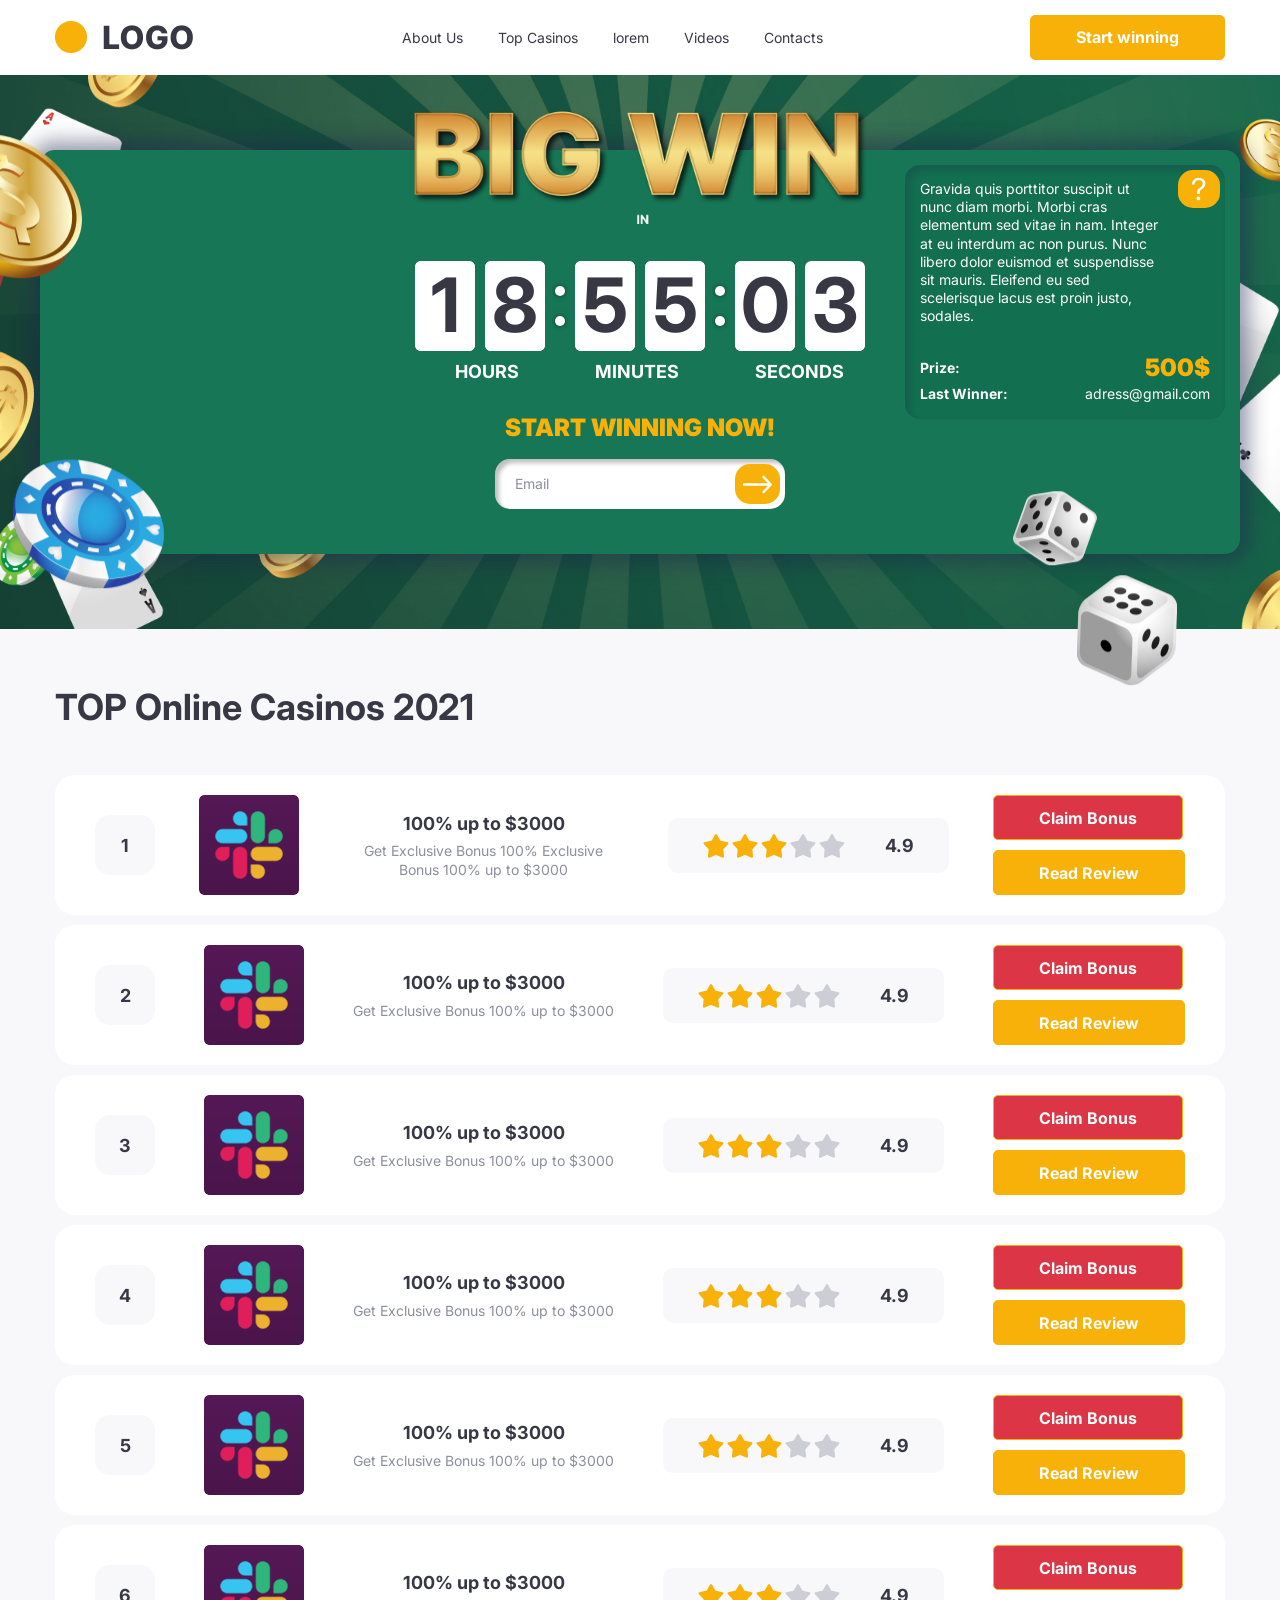
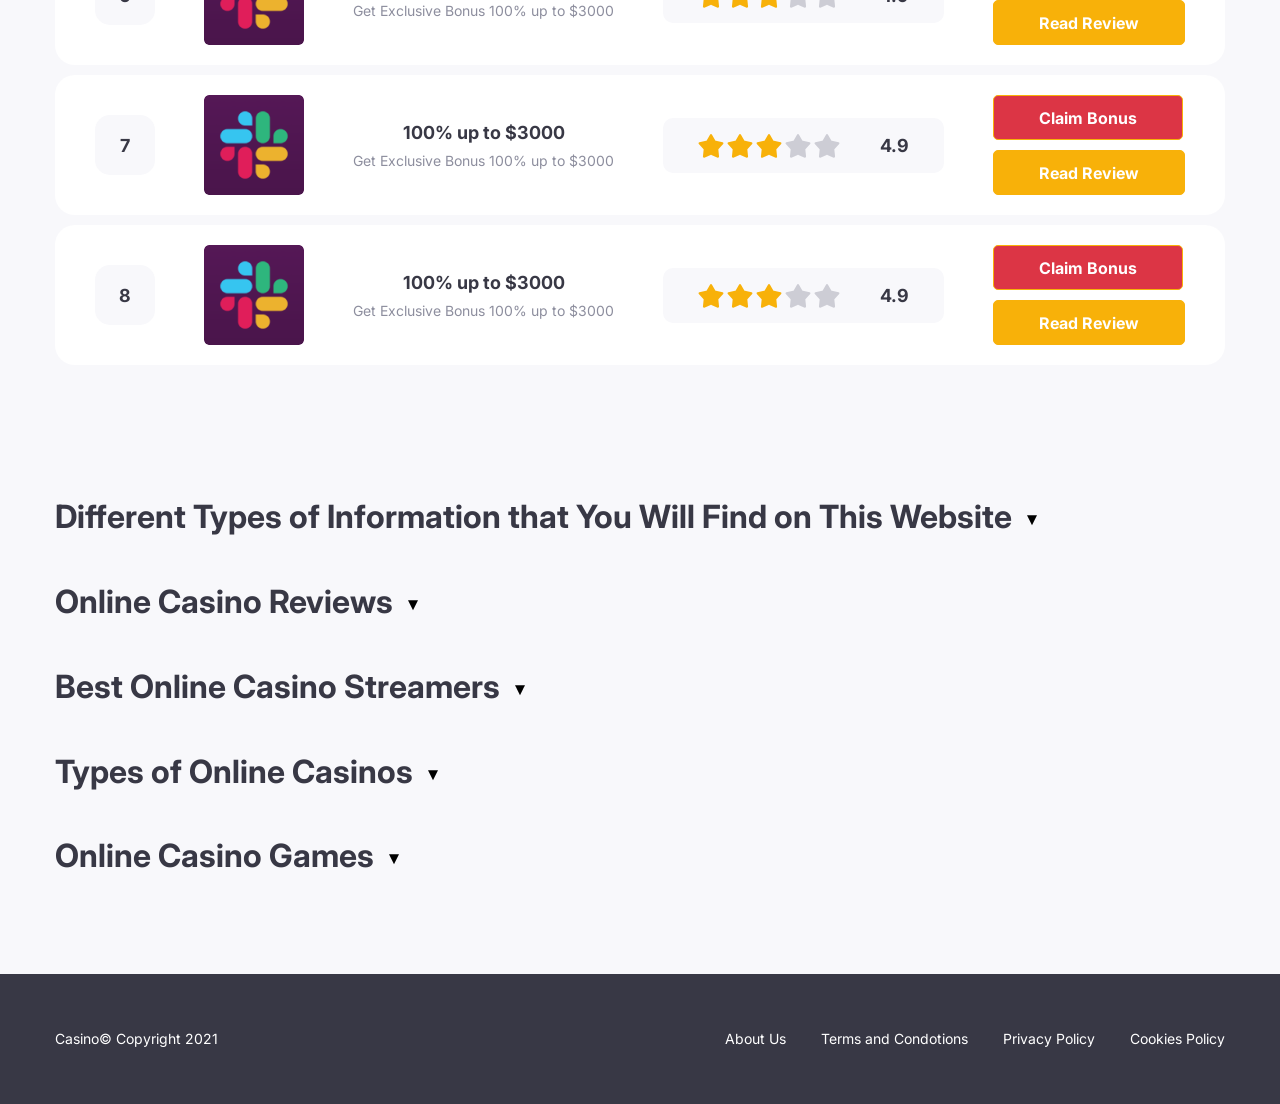
==== commit ebf75071: "edits finall" ====
--- a/app/index.html
+++ b/app/index.html
@@ -30,7 +30,7 @@
 		<div class="header__container container">
 
 			<a href="/" class="header__logo">
-				<img src="/img/logo.png" alt="logo">
+				<img src="img/logo.png" alt="logo">
 			</a>
 
 			<nav class="header__nav">
--- a/app/css/app.min.css
+++ b/app/css/app.min.css
@@ -1613,7 +1613,8 @@
 }
 .casino__text {
   color: #8d8e9e;
-  text-align: center
+  text-align: center;
+  max-width: 280px
 }
 .casino__text_title {
   font-size: 18px;
@@ -1684,12 +1685,16 @@
   -ms-flex-align: center;
   align-items: center;
   z-index: 1;
-  overflow: hidden;
   color: #fff
 }
 .hero__container {
   padding-top: 0;
   padding-bottom: 45px
+}
+@media only screen and (max-width:992px) {
+  .hero__container {
+    padding-bottom: 20px
+  }
 }
 .hero__logo {
   display: -webkit-box;
@@ -1942,13 +1947,6 @@
 }
 @media only screen and (max-width:992px) {
   .hero .flip-clock-divider .flip-clock-label {
-    top: 80px;
-    font-size: 16px;
-    left: 29px!important
-  }
-}
-@media only screen and (max-width:480px) {
-  .hero .flip-clock-divider .flip-clock-label {
     display: none
   }
 }
